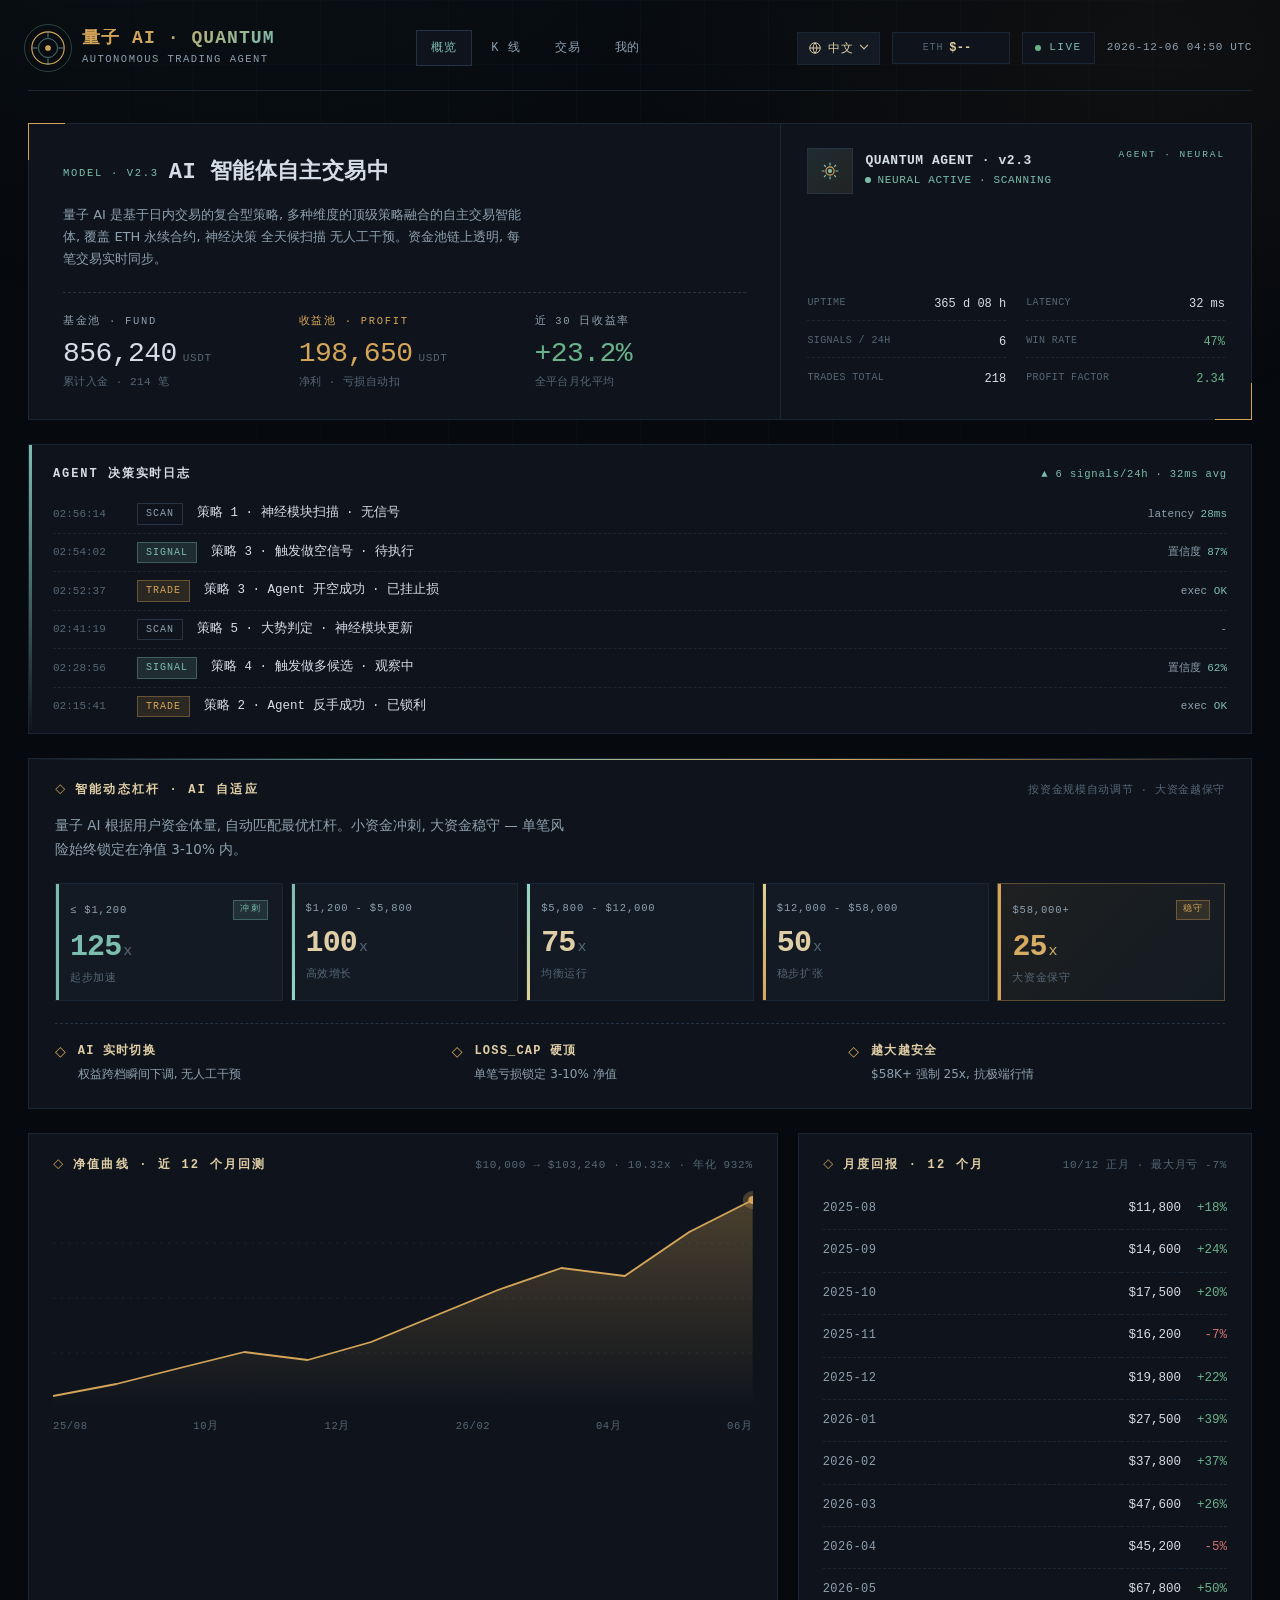
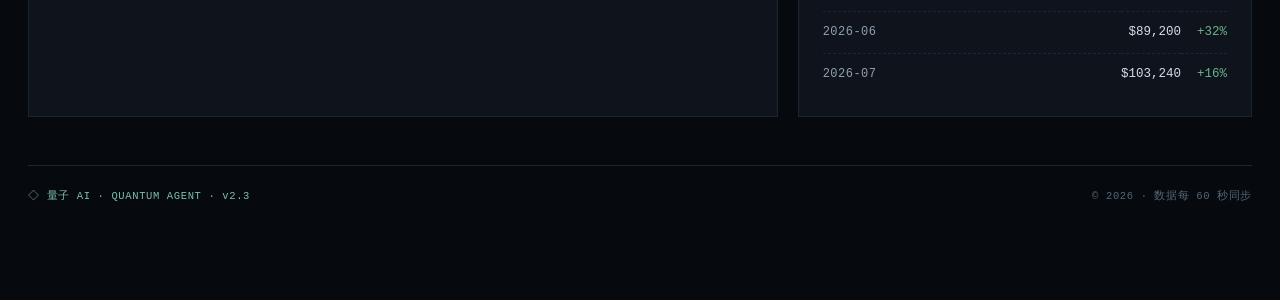
==== index.html @ bb852e76 "Add files via upload" ====
<!doctype html>
<html lang="zh-CN">
<head>
<meta charset="utf-8">
<meta name="viewport" content="width=device-width,initial-scale=1,maximum-scale=1,user-scalable=no">
<title>量子 AI · 概览</title>
<link rel="stylesheet" href="shared.css">
<style>
.hero { display:grid; grid-template-columns: 1.6fr 1fr; gap:1px; background: var(--border); border:1px solid var(--border); margin-bottom:24px; position:relative; }
.hero::before { content:''; position:absolute; top:-1px; left:-1px; width:36px; height:36px; border-top:1px solid var(--accent); border-left:1px solid var(--accent); }
.hero::after { content:''; position:absolute; bottom:-1px; right:-1px; width:36px; height:36px; border-bottom:1px solid var(--accent); border-right:1px solid var(--accent); }
.hero-left { background: var(--panel); padding: 32px 34px 28px; }
.hero-title { display:flex; align-items:center; gap:10px; margin-bottom:14px; flex-wrap:wrap; }
.hero-title h1 { margin:0; font-family:var(--font-mono); font-size:22px; font-weight:600; letter-spacing:0.02em; }
.hero-subtitle { color: var(--text-muted); font-size:13px; max-width:56ch; margin:0 0 22px; line-height:1.7; }
.pools-row { display:grid; grid-template-columns: 1fr 1fr 1fr; gap:24px; padding-top:20px; border-top:1px dashed var(--border-strong); }
.pool-item .label { display:block; margin-bottom:10px; }
.pool-item .num-big { font-family:var(--font-mono); font-variant-numeric:tabular-nums; font-size:28px; font-weight:500; letter-spacing:-0.02em; color:var(--text); line-height:1; }
.pool-item .num-big.amber { color: var(--accent); }
.pool-item .num-big.up { color: var(--up); }
.pool-item .unit { font-size:11px; color: var(--text-dim); margin-left:6px; letter-spacing:0.06em; }
.pool-item .caption { margin-top:6px; font-family:var(--font-mono); font-size:11px; color:var(--text-dim); letter-spacing:0.04em; }
.agent-panel { background: var(--panel); padding:24px 26px; display:flex; flex-direction:column; justify-content:space-between; position:relative; }
.agent-panel::before { content:'AGENT · NEURAL'; position:absolute; top:24px; right:26px; font-family:var(--font-mono); font-size:9.5px; letter-spacing:0.2em; color: var(--tech); }
.agent-head { display:flex; align-items:center; gap:12px; margin-bottom:20px; }
.agent-avatar { width:46px; height:46px; background: linear-gradient(135deg, rgba(125,189,176,0.14), rgba(212,165,88,0.10)); border:1px solid var(--border-strong); display:grid; place-items:center; }
.agent-avatar svg { width:22px; height:22px; }
.agent-name { font-family:var(--font-mono); font-size:13px; font-weight:600; letter-spacing:0.04em; line-height:1.2; }
.agent-status { font-size:11px; color:var(--tech); font-family:var(--font-mono); letter-spacing:0.06em; margin-top:4px; }
.agent-status .status-dot { display:inline-block; width:6px; height:6px; border-radius:50%; background:var(--tech); margin-right:6px; vertical-align:middle; animation: pulse-dot 1.4s ease-in-out infinite; }
.agent-stats { display:grid; grid-template-columns: 1fr 1fr; gap:6px 20px; font-family:var(--font-mono); font-size:12px; }
.agent-stat { display:flex; justify-content:space-between; padding:6px 0; border-bottom:1px dashed var(--border); }
.agent-stat:nth-last-child(-n+2) { border-bottom:none; }
.agent-stat .k { color:var(--text-dim); letter-spacing:0.04em; text-transform:uppercase; font-size:10px; }
.agent-stat .v { color:var(--text); font-variant-numeric:tabular-nums; }
.agent-stat .v.up { color:var(--up); }

.agent-feed-card { background:var(--panel); border:1px solid var(--border); padding:20px 24px 8px; margin-bottom:24px; position:relative; overflow:hidden; }
.agent-feed-card::before { content:''; position:absolute; top:0; left:0; width:3px; height:100%; background:linear-gradient(180deg, var(--tech), transparent); }
.feed-head { display:flex; align-items:baseline; justify-content:space-between; margin-bottom:12px; gap:12px; }
.feed-head h3 { margin:0; font-family:var(--font-mono); font-size:12px; letter-spacing:0.16em; text-transform:uppercase; font-weight:600; }
.feed-head .throughput { font-family:var(--font-mono); font-size:10.5px; color:var(--tech); letter-spacing:0.08em; }
.feed-lines { display:flex; flex-direction:column; font-family:var(--font-mono); font-size:12.5px; }
.feed-line { display:grid; grid-template-columns: 70px auto 1fr auto; gap:14px; padding:8px 0; border-bottom:1px dashed var(--border); align-items:center; }
.feed-line:last-child { border-bottom:none; }
.feed-line .t { color:var(--text-dim); font-size:11px; }
.feed-line .tag { padding:2px 8px; font-size:10px; letter-spacing:0.1em; text-transform:uppercase; border:1px solid var(--border-strong); color:var(--text-muted); white-space:nowrap; }
.feed-line .tag.sig { color:var(--tech); border-color:rgba(125,189,176,0.35); background:var(--tech-dim); }
.feed-line .tag.trd { color:var(--accent); border-color:rgba(212,165,88,0.35); background:var(--accent-dim); }
.feed-line .msg { color:var(--text); }
.feed-line .conf { color:var(--text-muted); font-size:11px; white-space:nowrap; }
.feed-line .conf b { color:var(--tech); font-weight:500; }

/* 智能动态杠杆 */
.leverage-card { padding: 22px 26px 24px; margin-bottom: 24px; position: relative; overflow: hidden; }
.leverage-card::before {
  content: ''; position: absolute; top: 0; left: 0; right: 0; height: 1px;
  background: linear-gradient(90deg, transparent, var(--tech), var(--accent), transparent);
}
.lev-intro {
  color: var(--text-muted);
  font-size: 13.5px;
  line-height: 1.75;
  max-width: 60ch;
  margin: 6px 0 22px;
}
.lev-intro .tech-hi { color: var(--tech); font-weight: 500; }
.lev-intro .amber-hi { color: var(--accent); font-weight: 500; }
.lev-intro .up-hi { color: var(--up); font-weight: 500; }

.lev-tiers {
  display: grid;
  grid-template-columns: repeat(5, 1fr);
  gap: 8px;
  margin-bottom: 22px;
}
.lev-tier {
  background: var(--panel-2);
  border: 1px solid var(--border);
  padding: 16px 14px 14px;
  position: relative;
  transition: all .2s ease;
}
.lev-tier::before {
  content: ''; position: absolute; top: 0; left: 0; width: 3px; height: 100%;
  background: var(--border-strong);
}
.lev-tier.t1::before { background: var(--tech); }
.lev-tier.t2::before { background: linear-gradient(180deg, var(--tech), #90d5c5); }
.lev-tier.t3::before { background: linear-gradient(180deg, #90d5c5, #e0d090); }
.lev-tier.t4::before { background: linear-gradient(180deg, #e0d090, var(--accent)); }
.lev-tier.t5::before { background: var(--accent); }
.lev-tier.safe { background: linear-gradient(135deg, rgba(212,165,88,0.08), rgba(125,189,176,0.04)); border-color: rgba(212,165,88,0.35); }

.lev-head {
  display: flex; align-items: center; justify-content: space-between; gap: 8px;
  margin-bottom: 12px;
}
.lev-head .lev-range {
  font-family: var(--font-mono);
  font-size: 10.5px;
  letter-spacing: 0.08em;
  color: var(--text-muted);
  font-variant-numeric: tabular-nums;
}
.lev-head .lev-tag {
  font-family: var(--font-mono);
  font-size: 9px;
  letter-spacing: 0.12em;
  text-transform: uppercase;
  padding: 2px 6px;
  background: var(--tech-dim);
  color: var(--tech);
  border: 1px solid rgba(125,189,176,0.35);
}
.lev-head .lev-tag.safe {
  background: var(--accent-dim);
  color: var(--accent);
  border-color: rgba(212,165,88,0.35);
}
.lev-num {
  font-family: var(--font-mono);
  font-variant-numeric: tabular-nums;
  font-size: 30px;
  font-weight: 700;
  letter-spacing: -0.03em;
  line-height: 1;
  color: var(--text-warm);
}
.lev-num .lev-x {
  font-size: 15px;
  color: var(--text-dim);
  margin-left: 2px;
  font-weight: 500;
}
.lev-tier.t1 .lev-num { color: var(--tech); }
.lev-tier.t5 .lev-num {
  background: linear-gradient(135deg, var(--accent), var(--text-warm));
  -webkit-background-clip: text; background-clip: text;
  -webkit-text-fill-color: transparent; color: transparent;
}
.lev-desc {
  margin-top: 8px;
  font-family: var(--font-mono);
  font-size: 10.5px;
  color: var(--text-dim);
  letter-spacing: 0.06em;
}

.lev-safety-row {
  display: grid;
  grid-template-columns: 1fr 1fr 1fr;
  gap: 20px;
  padding-top: 18px;
  border-top: 1px dashed var(--border-strong);
}
.lev-safety-item {
  display: flex; gap: 12px; align-items: flex-start;
}
.lev-safety-item .lsi-icon {
  color: var(--accent);
  font-size: 14px;
  line-height: 1.4;
  flex-shrink: 0;
}
.lsi-title {
  font-family: var(--font-mono);
  font-size: 12px;
  letter-spacing: 0.1em;
  text-transform: uppercase;
  color: var(--text-warm);
  font-weight: 600;
  margin-bottom: 4px;
}
.lsi-desc {
  font-size: 12px;
  color: var(--text-muted);
  line-height: 1.55;
}

@media (max-width: 960px) {
  .lev-tiers { grid-template-columns: repeat(5, 1fr); gap: 6px; }
  .lev-tier { padding: 12px 10px; }
  .lev-num { font-size: 22px; }
  .lev-num .lev-x { font-size: 12px; }
  .lev-head .lev-range { font-size: 9.5px; }
  .lev-head .lev-tag { display: none; }
  .lev-desc { font-size: 9px; }
  .lev-safety-row { grid-template-columns: 1fr; gap: 14px; }
}
@media (max-width: 600px) {
  .lev-tiers { grid-template-columns: 1fr 1fr; }
  .lev-num { font-size: 24px; }
  .lev-head .lev-range { font-size: 10px; }
  .lev-desc { font-size: 10px; }
}

.grid-2 { display:grid; grid-template-columns: 1.65fr 1fr; gap:20px; margin-bottom:24px; }
.equity-wrap { position:relative; height:220px; margin-top:4px; }
.equity-svg { width:100%; height:100%; display:block; }
.equity-xaxis { display:flex; justify-content:space-between; margin-top:10px; font-family:var(--font-mono); font-size:10.5px; color:var(--text-dim); letter-spacing:0.06em; }
.month-list { display:grid; grid-template-columns: 1fr auto auto; font-size:13px; }
.month-list > div { padding:11px 0; border-bottom:1px dashed var(--border); }
.month-list > div:nth-last-child(-n+3) { border-bottom:none; }
.month-list .m-name { color:var(--text-muted); font-family:var(--font-mono); font-size:12px; letter-spacing:0.04em; }
.month-list .m-eq { text-align:right; font-family:var(--font-mono); font-variant-numeric:tabular-nums; }
.month-list .m-ret { text-align:right; color:var(--up); font-family:var(--font-mono); font-variant-numeric:tabular-nums; padding-left:16px; }

@media (max-width: 960px) {
  .hero { grid-template-columns: 1fr; }
  .hero-left { padding: 24px 22px 22px; }
  .hero-title h1 { font-size: 18px; }
  .hero-subtitle { font-size: 12.5px; }
  .agent-panel { padding: 20px 22px; }
  .agent-panel::before { top: 20px; right: 22px; }
  .pool-item .num-big { font-size: 24px; }
  .grid-2 { grid-template-columns: 1fr; }
  .feed-line { grid-template-columns: 60px auto 1fr; }
  .feed-line .conf { display: none; }
}
@media (max-width: 600px) {
  .hero-title h1 { font-size: 17px; }
  .pools-row { grid-template-columns: 1fr; gap: 14px; padding-top: 16px; }
  .pool-item { padding: 12px 0; border-bottom: 1px dashed var(--border); display: flex; align-items: center; justify-content: space-between; }
  .pool-item:last-child { border-bottom: none; }
  .pool-item .label { display: inline-block; margin-bottom: 0; }
  .pool-item .num-big { display: inline-block; font-size: 22px; }
  .pool-item .caption { display: none; }
  .agent-panel::before { display: none; }
  .agent-name { font-size: 12.5px; }
  .agent-status { font-size: 10.5px; }
  .agent-stats { grid-template-columns: 1fr; font-size: 11.5px; }
  .feed-line { grid-template-columns: 50px auto 1fr; gap: 8px; font-size: 11.5px; padding: 7px 0; }
  .feed-line .t { font-size: 10px; }
  .feed-line .tag { padding: 1px 6px; font-size: 9px; }
}
</style>
</head>
<body>

<div class="ambient"></div>
<div class="grid-overlay"></div>

<div class="page">

  <div class="top">
    <div class="brand">
      <div class="brand-mark">
        <svg viewBox="0 0 42 42" fill="none">
          <circle cx="21" cy="21" r="17" stroke="#d4a558" stroke-width="1.2"/>
          <circle cx="21" cy="21" r="10" stroke="#7dbdb0" stroke-width="0.9" opacity="0.7"/>
          <circle cx="21" cy="21" r="3" fill="#d4a558"/>
          <line x1="21" y1="4"  x2="21" y2="10" stroke="#7dbdb0" stroke-width="0.7"/>
          <line x1="21" y1="32" x2="21" y2="38" stroke="#7dbdb0" stroke-width="0.7"/>
          <line x1="4"  y1="21" x2="10" y2="21" stroke="#7dbdb0" stroke-width="0.7"/>
          <line x1="32" y1="21" x2="38" y2="21" stroke="#7dbdb0" stroke-width="0.7"/>
        </svg>
      </div>
      <div class="brand-text">
        <div class="name">量子 AI · QUANTUM</div>
        <div class="sub" data-i18n="brand.sub">AUTONOMOUS TRADING AGENT</div>
      </div>
    </div>
    <div class="top-nav">
      <a class="nav-item active" href="index.html" data-i18n="nav.overview">概览</a>
      <a class="nav-item" href="kline.html" data-i18n="nav.kline">K 线</a>
      <a class="nav-item" href="trades.html" data-i18n="nav.trades">交易</a>
      <a class="nav-item" href="deposit.html" data-i18n="nav.my">我的</a>
    </div>
    <div class="top-meta">
      <div class="lang-switcher"></div>
      <span class="eth-price" id="ethPrice"><span class="lbl">ETH</span><span id="ethPriceVal">$----</span><span class="arrow" id="ethArrow"></span></span>
      <span class="live-badge"><span class="dot"></span>LIVE</span>
      <span id="clock">--:--</span>
    </div>
  </div>

  <div class="hero">
    <div class="hero-left">
      <div class="hero-title">
        <span class="label tech" data-i18n="hero.model">MODEL · V2.3</span>
        <h1 data-i18n="hero.title">AI 智能体自主交易中</h1>
      </div>
      <p class="hero-subtitle" data-i18n="hero.desc">量子 AI 是基于日内交易的复合型策略, 多种维度的顶级策略融合的自主交易智能体, 覆盖 ETH 永续合约, 神经决策 全天候扫描 无人工干预。资金池链上透明, 每笔交易实时同步。</p>
      <div class="pools-row">
        <div class="pool-item">
          <span class="label" data-i18n="pool.fund">基金池 · Fund</span>
          <div class="num-big">856,240<span class="unit">USDT</span></div>
          <div class="caption" data-i18n="pool.fund.cap">累计入金 · 214 笔</div>
        </div>
        <div class="pool-item">
          <span class="label amber" data-i18n="pool.profit">收益池 · Profit</span>
          <div class="num-big amber">198,650<span class="unit">USDT</span></div>
          <div class="caption" data-i18n="pool.profit.cap">净利 · 亏损自动扣</div>
        </div>
        <div class="pool-item">
          <span class="label" data-i18n="pool.roi">近 30 日收益率</span>
          <div class="num-big up">+23.2%</div>
          <div class="caption" data-i18n="pool.roi.cap">全平台月化平均</div>
        </div>
      </div>
    </div>
    <div class="agent-panel">
      <div class="agent-head">
        <div class="agent-avatar">
          <svg viewBox="0 0 24 24" fill="none" stroke="#7dbdb0" stroke-width="1.3">
            <path d="M12 3v3M12 18v3M3 12h3M18 12h3M5.5 5.5l2 2M16.5 16.5l2 2M5.5 18.5l2-2M16.5 7.5l2-2"/>
            <circle cx="12" cy="12" r="4.5" stroke="#d4a558"/>
            <circle cx="12" cy="12" r="1.6" fill="#d4a558"/>
          </svg>
        </div>
        <div>
          <div class="agent-name" data-i18n="agent.name">QUANTUM AGENT · v2.3</div>
          <div class="agent-status"><span class="status-dot"></span><span data-i18n="agent.status">NEURAL ACTIVE · SCANNING</span></div>
        </div>
      </div>
      <div class="agent-stats">
        <div class="agent-stat"><span class="k" data-i18n="agent.uptime">Uptime</span><span class="v">365 d 08 h</span></div>
        <div class="agent-stat"><span class="k" data-i18n="agent.latency">Latency</span><span class="v">32 ms</span></div>
        <div class="agent-stat"><span class="k" data-i18n="agent.signals">Signals / 24h</span><span class="v">6</span></div>
        <div class="agent-stat"><span class="k" data-i18n="agent.winrate">Win Rate</span><span class="v up">47%</span></div>
        <div class="agent-stat"><span class="k" data-i18n="agent.trades">Trades Total</span><span class="v">218</span></div>
        <div class="agent-stat"><span class="k" data-i18n="agent.pf">Profit Factor</span><span class="v up">2.34</span></div>
      </div>
    </div>
  </div>

  <div class="agent-feed-card">
    <div class="feed-head">
      <h3 data-i18n="feed.title">Agent 决策实时日志</h3>
      <span class="throughput">▲ 6 signals/24h · 32ms avg</span>
    </div>
    <div class="feed-lines">
      <div class="feed-line"><span class="t">02:56:14</span><span class="tag">SCAN</span><span class="msg" data-i18n="feed.msg1">策略 1 · 神经模块扫描 · 无信号</span><span class="conf">latency <b>28ms</b></span></div>
      <div class="feed-line"><span class="t">02:54:02</span><span class="tag sig">SIGNAL</span><span class="msg" data-i18n="feed.msg2">策略 3 · 触发做空信号 · 待执行</span><span class="conf">置信度 <b>87%</b></span></div>
      <div class="feed-line"><span class="t">02:52:37</span><span class="tag trd">TRADE</span><span class="msg" data-i18n="feed.msg3">策略 3 · Agent 开空成功 · 已挂止损</span><span class="conf">exec <b>OK</b></span></div>
      <div class="feed-line"><span class="t">02:41:19</span><span class="tag">SCAN</span><span class="msg" data-i18n="feed.msg4">策略 5 · 大势判定 · 神经模块更新</span><span class="conf">-</span></div>
      <div class="feed-line"><span class="t">02:28:56</span><span class="tag sig">SIGNAL</span><span class="msg" data-i18n="feed.msg5">策略 4 · 触发做多候选 · 观察中</span><span class="conf">置信度 <b>62%</b></span></div>
      <div class="feed-line"><span class="t">02:15:41</span><span class="tag trd">TRADE</span><span class="msg" data-i18n="feed.msg6">策略 2 · Agent 反手成功 · 已锁利</span><span class="conf">exec <b>OK</b></span></div>
    </div>
  </div>

  <!-- 智能动态杠杆 -->
  <div class="card leverage-card">
    <div class="sec-head">
      <h2 data-i18n="lev.title">智能动态杠杆 · AI 自适应</h2>
      <span class="note" data-i18n="lev.subtitle">按资金规模自动调节 · 大资金越保守</span>
    </div>
    <div class="lev-intro" data-i18n="lev.intro">
      量子 AI 根据用户资金体量, 自动匹配最优杠杆。<b class="tech-hi">小资金冲刺</b>, <b class="amber-hi">大资金稳守</b> — 单笔风险始终锁定在净值 <b class="up-hi">3-10%</b> 内。
    </div>
    <div class="lev-tiers">
      <div class="lev-tier t1">
        <div class="lev-head">
          <span class="lev-range">≤ $1,200</span>
          <span class="lev-tag" data-i18n="lev.tag.sprint">冲刺</span>
        </div>
        <div class="lev-num">125<span class="lev-x">x</span></div>
        <div class="lev-desc" data-i18n="lev.d1">起步加速</div>
      </div>
      <div class="lev-tier t2">
        <div class="lev-head">
          <span class="lev-range">$1,200 - $5,800</span>
        </div>
        <div class="lev-num">100<span class="lev-x">x</span></div>
        <div class="lev-desc" data-i18n="lev.d2">高效增长</div>
      </div>
      <div class="lev-tier t3">
        <div class="lev-head">
          <span class="lev-range">$5,800 - $12,000</span>
        </div>
        <div class="lev-num">75<span class="lev-x">x</span></div>
        <div class="lev-desc" data-i18n="lev.d3">均衡运行</div>
      </div>
      <div class="lev-tier t4">
        <div class="lev-head">
          <span class="lev-range">$12,000 - $58,000</span>
        </div>
        <div class="lev-num">50<span class="lev-x">x</span></div>
        <div class="lev-desc" data-i18n="lev.d4">稳步扩张</div>
      </div>
      <div class="lev-tier t5 safe">
        <div class="lev-head">
          <span class="lev-range">$58,000+</span>
          <span class="lev-tag safe" data-i18n="lev.tag.safe">稳守</span>
        </div>
        <div class="lev-num">25<span class="lev-x">x</span></div>
        <div class="lev-desc" data-i18n="lev.d5">大资金保守</div>
      </div>
    </div>
    <div class="lev-safety-row">
      <div class="lev-safety-item">
        <span class="lsi-icon">◇</span>
        <div>
          <div class="lsi-title" data-i18n="lev.s1.t">AI 实时切换</div>
          <div class="lsi-desc" data-i18n="lev.s1.d">权益跨档瞬间下调, 无人工干预</div>
        </div>
      </div>
      <div class="lev-safety-item">
        <span class="lsi-icon">◇</span>
        <div>
          <div class="lsi-title" data-i18n="lev.s2.t">LOSS_CAP 硬顶</div>
          <div class="lsi-desc" data-i18n="lev.s2.d">单笔亏损锁定 3-10% 净值</div>
        </div>
      </div>
      <div class="lev-safety-item">
        <span class="lsi-icon">◇</span>
        <div>
          <div class="lsi-title" data-i18n="lev.s3.t">越大越安全</div>
          <div class="lsi-desc" data-i18n="lev.s3.d">$58K+ 强制 25x, 抗极端行情</div>
        </div>
      </div>
    </div>
  </div>

  <div class="grid-2">
    <div class="card">
      <div class="sec-head">
        <h2 data-i18n="sec.equity">净值曲线 · 近 12 个月回测</h2>
        <span class="note">$10,000 → $103,240 · 10.32x · 年化 932%</span>
      </div>
      <div class="equity-wrap">
        <svg class="equity-svg" viewBox="0 0 640 220" preserveAspectRatio="none">
          <defs><linearGradient id="eq-fill" x1="0" x2="0" y1="0" y2="1"><stop offset="0%" stop-color="#d4a558" stop-opacity="0.3"/><stop offset="100%" stop-color="#d4a558" stop-opacity="0"/></linearGradient></defs>
          <line x1="0" y1="55" x2="640" y2="55" stroke="#1a2432" stroke-dasharray="2 5"/>
          <line x1="0" y1="110" x2="640" y2="110" stroke="#1a2432" stroke-dasharray="2 5"/>
          <line x1="0" y1="165" x2="640" y2="165" stroke="#1a2432" stroke-dasharray="2 5"/>
          <!-- 12 points · 10x total, two pullbacks -->
          <path d="M 0,208 L 58,196 L 116,180 L 175,164 L 233,172 L 291,154 L 349,128 L 407,102 L 465,80 L 523,88 L 582,44 L 640,12 L 640,220 L 0,220 Z" fill="url(#eq-fill)"/>
          <path d="M 0,208 L 58,196 L 116,180 L 175,164 L 233,172 L 291,154 L 349,128 L 407,102 L 465,80 L 523,88 L 582,44 L 640,12" stroke="#d4a558" stroke-width="1.8" fill="none" stroke-linejoin="round"/>
          <circle cx="640" cy="12" r="4" fill="#d4a558"/>
          <circle cx="640" cy="12" r="9" fill="#d4a558" opacity="0.28"/>
        </svg>
      </div>
      <div class="equity-xaxis"><span>25/08</span><span>10月</span><span>12月</span><span>26/02</span><span>04月</span><span>06月</span></div>
    </div>
    <div class="card">
      <div class="sec-head"><h2 data-i18n="sec.monthly">月度回报 · 12 个月</h2><span class="note">10/12 正月 · 最大月亏 -7%</span></div>
      <div class="month-list" style="grid-template-columns: 1fr auto auto; font-size: 12.5px;">
        <div class="m-name">2025-08</div><div class="m-eq">$11,800</div><div class="m-ret">+18%</div>
        <div class="m-name">2025-09</div><div class="m-eq">$14,600</div><div class="m-ret">+24%</div>
        <div class="m-name">2025-10</div><div class="m-eq">$17,500</div><div class="m-ret">+20%</div>
        <div class="m-name">2025-11</div><div class="m-eq">$16,200</div><div class="m-ret" style="color:var(--down)">-7%</div>
        <div class="m-name">2025-12</div><div class="m-eq">$19,800</div><div class="m-ret">+22%</div>
        <div class="m-name">2026-01</div><div class="m-eq">$27,500</div><div class="m-ret">+39%</div>
        <div class="m-name">2026-02</div><div class="m-eq">$37,800</div><div class="m-ret">+37%</div>
        <div class="m-name">2026-03</div><div class="m-eq">$47,600</div><div class="m-ret">+26%</div>
        <div class="m-name">2026-04</div><div class="m-eq">$45,200</div><div class="m-ret" style="color:var(--down)">-5%</div>
        <div class="m-name">2026-05</div><div class="m-eq">$67,800</div><div class="m-ret">+50%</div>
        <div class="m-name">2026-06</div><div class="m-eq">$89,200</div><div class="m-ret">+32%</div>
        <div class="m-name">2026-07</div><div class="m-eq">$103,240</div><div class="m-ret">+16%</div>
      </div>
    </div>
  </div>

  <div class="footer">
    <span class="agent-sig" data-i18n="footer.sig">◇ 量子 AI · QUANTUM AGENT · v2.3</span>
    <span data-i18n="footer.sync">© 2026 · 数据每 60 秒同步</span>
  </div>

</div>

<nav class="mobile-nav">
  <div class="mobile-nav-inner">
    <a class="mnav-item active" href="index.html">
      <svg viewBox="0 0 24 24" fill="none" stroke="currentColor" stroke-width="1.6"><path d="M4 10l8-6 8 6v10H4V10z"/><path d="M9 20v-6h6v6"/></svg><span data-i18n="nav.overview">概览</span></a>
    <a class="mnav-item" href="kline.html">
      <svg viewBox="0 0 24 24" fill="none" stroke="currentColor" stroke-width="1.6"><path d="M6 4v16M18 4v16"/><rect x="4" y="8" width="4" height="10"/><rect x="16" y="5" width="4" height="14"/></svg><span data-i18n="nav.kline">K 线</span></a>
    <a class="mnav-item" href="trades.html">
      <svg viewBox="0 0 24 24" fill="none" stroke="currentColor" stroke-width="1.6"><path d="M3 12h4l3-8 4 16 3-8h4"/></svg><span data-i18n="nav.trades">交易</span></a>
    <a class="mnav-item" href="deposit.html">
      <svg viewBox="0 0 24 24" fill="none" stroke="currentColor" stroke-width="1.6"><path d="M12 5v14M5 12h14"/></svg><span data-i18n="nav.my">我的</span></a>
  </div>
</nav>

<script>
  function tick() {
    const d = new Date();
    const h = String(d.getUTCHours()).padStart(2,'0');
    const m = String(d.getUTCMinutes()).padStart(2,'0');
    const y = d.getUTCFullYear();
    const mo = String(d.getUTCMonth()+1).padStart(2,'0');
    const day = String(d.getUTCDate()).padStart(2,'0');
    document.getElementById('clock').textContent = `${y}-${mo}-${day}  ${h}:${m} UTC`;
  }
  tick(); setInterval(tick, 30000);
</script>
<script src="i18n.js"></script>

<script>
  (function ethPriceLive() {
    let last = null;
    const sources = [
      { name:'HTX',       url:'https://api.htx.com/market/detail/merged?symbol=ethusdt', parse:d => parseFloat(d.tick.close) },
      { name:'GateIO',    url:'https://api.gateio.ws/api/v4/spot/tickers?currency_pair=ETH_USDT', parse:d => parseFloat(d[0].last) },
      { name:'OKX',       url:'https://www.okx.com/api/v5/market/ticker?instId=ETH-USDT', parse:d => parseFloat(d.data[0].last) },
      { name:'CoinGecko', url:'https://api.coingecko.com/api/v3/simple/price?ids=ethereum&vs_currencies=usd', parse:d => parseFloat(d.ethereum.usd) },
      { name:'Coinbase',  url:'https://api.coinbase.com/v2/prices/ETH-USD/spot', parse:d => parseFloat(d.data.amount) },
    ];
    async function tick() {
      const el = document.getElementById('ethPrice');
      const val = document.getElementById('ethPriceVal');
      const arrow = document.getElementById('ethArrow');
      if (!el || !val) return;
      let p = null;
      for (const s of sources) {
        try {
          const r = await fetch(s.url);
          if (!r.ok) continue;
          const j = await r.json();
          const parsed = s.parse(j);
          if (parsed && !isNaN(parsed) && parsed > 0) { p = parsed; break; }
        } catch(e) {}
      }
      if (p === null) { val.textContent = '$--'; return; }
      val.textContent = '$' + p.toLocaleString(undefined,{minimumFractionDigits:2,maximumFractionDigits:2});
      if (last !== null) {
        const d = p - last;
        if (Math.abs(d) >= 0.01) {
          el.classList.remove('flash-up','flash-down','up','down');
          void el.offsetWidth;
          if (d > 0) { el.classList.add('up','flash-up'); arrow.textContent = '▲'; }
          else       { el.classList.add('down','flash-down'); arrow.textContent = '▼'; }
        }
      } else {
        el.classList.add('up'); arrow.textContent = '▲';
      }
      last = p;
    }
    tick();
    setInterval(tick, 10000);
  })();
</script>

</body>
</html>
---- shared.css ----
/* ═══════════════════════════════════════
   量子 AI · QUANTUM AGENT · Shared Styles
   ═══════════════════════════════════════ */
:root {
  --bg: #06090e;
  --bg-2: #0a0f16;
  --panel: #0f141c;
  --panel-2: #131a24;
  --panel-3: #1a2330;
  --border: #1b2634;
  --border-strong: #263344;
  --text: #d5dde8;
  --text-warm: #e0cfa6;
  --text-muted: #8ea0b0;
  --text-dim: #556676;
  --text-cool: #a8c5d4;
  --accent: #d4a558;
  --accent-dim: rgba(212,165,88,0.14);
  --tech: #7dbdb0;
  --tech-dim: rgba(125,189,176,0.14);
  --up: #6bb28a;
  --down: #d47370;
  --candle-up: #4d9a89;
  --candle-down: #c66d68;
  --font-mono: 'JetBrains Mono', 'SF Mono', Consolas, 'Roboto Mono', ui-monospace, monospace;
  --font-sans: -apple-system, BlinkMacSystemFont, 'PingFang SC', 'Microsoft YaHei', 'Segoe UI', system-ui, sans-serif;
}
* { box-sizing: border-box; }
html, body { margin: 0; padding: 0; }
body {
  background: var(--bg);
  color: var(--text);
  font-family: var(--font-sans);
  font-size: 15px;
  line-height: 1.55;
  -webkit-font-smoothing: antialiased;
  overflow-x: hidden;
  padding-bottom: env(safe-area-inset-bottom);
}
.num { font-family: var(--font-mono); font-variant-numeric: tabular-nums; }
.label {
  font-family: var(--font-mono);
  font-size: 10.5px;
  letter-spacing: 0.16em;
  text-transform: uppercase;
  color: var(--text-muted);
  font-weight: 500;
}
.label.tech { color: var(--tech); }
.label.amber { color: var(--accent); }
a { color: inherit; text-decoration: none; }

/* AMBIENT BG */
.ambient {
  position: fixed; inset: 0; z-index: 0; pointer-events: none;
  background:
    radial-gradient(1200px 700px at 20% -10%, rgba(125,189,176,0.045), transparent 60%),
    radial-gradient(900px 600px at 90% 5%, rgba(212,165,88,0.05), transparent 60%);
}
.grid-overlay {
  position: fixed; inset: 0; z-index: 0; pointer-events: none;
  background-image:
    linear-gradient(rgba(125,189,176,0.03) 1px, transparent 1px),
    linear-gradient(90deg, rgba(125,189,176,0.03) 1px, transparent 1px);
  background-size: 64px 64px;
  mask-image: radial-gradient(ellipse at 50% 0%, black 40%, transparent 80%);
  -webkit-mask-image: radial-gradient(ellipse at 50% 0%, black 40%, transparent 80%);
}

.page {
  position: relative; z-index: 1;
  max-width: 1280px;
  margin: 0 auto;
  padding: 28px 28px 96px;
}

/* ═══ TOP BAR ═══ */
.top {
  display: flex;
  align-items: center;
  justify-content: space-between;
  padding-bottom: 22px;
  border-bottom: 1px solid var(--border);
  margin-bottom: 32px;
  gap: 16px;
}
.brand {
  display: flex; align-items: center; gap: 14px;
  flex-shrink: 0;
}
.brand-mark {
  width: 40px; height: 40px;
  position: relative;
  display: grid; place-items: center;
}
.brand-mark svg { width: 100%; height: 100%; }
.brand-mark::after {
  content: '';
  position: absolute; inset: -4px;
  border: 1px solid var(--tech);
  border-radius: 50%;
  opacity: 0.3;
  animation: pulseRing 3s ease-in-out infinite;
}
@keyframes pulseRing {
  0%, 100% { transform: scale(1); opacity: 0.25; }
  50% { transform: scale(1.15); opacity: 0.05; }
}
.brand-text .name {
  font-family: var(--font-mono);
  font-size: 18px;
  font-weight: 700;
  letter-spacing: 0.06em;
  line-height: 1;
  background: linear-gradient(135deg, #d4a558 0%, #d4a558 30%, #7dbdb0 100%);
  -webkit-background-clip: text;
  background-clip: text;
  -webkit-text-fill-color: transparent;
  color: transparent;
}
.brand-text .sub {
  font-size: 10.5px;
  color: var(--text-muted);
  letter-spacing: 0.14em;
  text-transform: uppercase;
  font-family: var(--font-mono);
  margin-top: 4px;
}
.top-nav {
  display: flex; gap: 4px;
}
.nav-item {
  padding: 8px 14px;
  font-family: var(--font-mono);
  font-size: 12px;
  letter-spacing: 0.08em;
  color: var(--text-muted);
  text-transform: uppercase;
  border: 1px solid transparent;
  transition: color .15s ease, border-color .15s ease, background .15s ease;
}
.nav-item:hover { color: var(--text); }
.nav-item.active {
  color: var(--tech);
  border-color: var(--border-strong);
  background: var(--panel);
}
.top-meta {
  display: flex; align-items: center; gap: 12px;
  font-family: var(--font-mono);
  font-size: 11px;
  color: var(--text-muted);
  letter-spacing: 0.06em;
}

/* Language switcher · 精致地球图标 + 弹出菜单 */
.lang-switcher {
  position: relative;
  display: inline-block;
}
.lang-trigger {
  display: inline-flex;
  align-items: center;
  gap: 6px;
  padding: 7px 12px 7px 10px;
  background: var(--panel-2);
  border: 1px solid var(--border);
  color: var(--text-warm);
  font-family: 'PingFang SC', 'Microsoft YaHei', system-ui, sans-serif;
  font-size: 12px;
  font-weight: 500;
  letter-spacing: 0.04em;
  cursor: pointer;
  transition: all .15s ease;
}
.lang-trigger:hover {
  border-color: var(--accent);
  color: var(--accent);
  background: var(--panel-3);
}
.lang-trigger svg { width: 14px; height: 14px; stroke: currentColor; fill: none; stroke-width: 1.6; }
.lang-trigger .caret {
  display: inline-block;
  width: 6px; height: 6px;
  border-right: 1.5px solid currentColor;
  border-bottom: 1.5px solid currentColor;
  transform: rotate(45deg) translate(-2px, -2px);
  transition: transform .15s ease;
  margin-left: 2px;
}
.lang-switcher.open .lang-trigger .caret {
  transform: rotate(-135deg) translate(-2px, -2px);
}
.lang-menu {
  position: absolute;
  top: calc(100% + 6px);
  right: 0;
  min-width: 140px;
  background: var(--panel);
  border: 1px solid var(--border-strong);
  padding: 4px;
  z-index: 100;
  opacity: 0;
  transform: translateY(-6px);
  pointer-events: none;
  transition: opacity .18s ease, transform .18s ease;
  box-shadow: 0 8px 32px rgba(0,0,0,0.4);
}
.lang-switcher.open .lang-menu {
  opacity: 1;
  transform: translateY(0);
  pointer-events: auto;
}
.lang-btn {
  display: flex;
  align-items: center;
  justify-content: space-between;
  gap: 12px;
  width: 100%;
  background: transparent;
  border: none;
  padding: 9px 12px;
  color: var(--text-warm);
  font-family: 'PingFang SC', 'Microsoft YaHei', system-ui, sans-serif;
  font-size: 13px;
  font-weight: 500;
  cursor: pointer;
  text-align: left;
  transition: color .12s ease, background .12s ease;
  letter-spacing: 0.02em;
}
.lang-btn:hover { color: var(--accent); background: var(--panel-2); }
.lang-btn .lang-code {
  font-family: var(--font-mono);
  font-size: 10.5px;
  letter-spacing: 0.16em;
  color: var(--text-dim);
  text-transform: uppercase;
}
.lang-btn.on {
  color: var(--accent);
  background: var(--accent-dim);
}
.lang-btn.on .lang-code { color: var(--accent); }
.lang-btn.on::before {
  content: '◇';
  color: var(--accent);
  font-size: 10px;
  margin-right: 6px;
  vertical-align: middle;
}
@media (max-width: 600px) {
  .lang-trigger { padding: 6px 10px; font-size: 11px; }
  .lang-menu { min-width: 130px; right: auto; left: 0; }
  .lang-btn { padding: 8px 10px; font-size: 12.5px; }
}
.live-badge {
  display: inline-flex; align-items: center; gap: 8px;
  padding: 6px 12px;
  background: var(--panel);
  border: 1px solid var(--border);
  color: var(--tech);
  font-family: var(--font-mono);
  font-size: 11px;
  letter-spacing: 0.14em;
}

/* TradingView Single Ticker widget · 顶部实时价格 */
.tv-ticker {
  display: inline-flex;
  align-items: center;
  width: 200px;
  height: 70px;
  overflow: hidden;
  border-radius: 6px;
}
.tv-ticker .tradingview-widget-container,
.tv-ticker .tradingview-widget-container__widget {
  width: 100%;
  height: 100%;
}
@media (max-width: 600px) {
  .tv-ticker { width: 160px; height: 60px; }
}

/* 实时价格徽章 (deprecated, 保留兼容) */
.eth-price {
  display: inline-flex;
  align-items: center;
  gap: 6px;
  padding: 6px 11px;
  background: var(--panel);
  border: 1px solid var(--border);
  font-family: var(--font-mono);
  font-variant-numeric: tabular-nums;
  font-size: 12px;
  font-weight: 600;
  color: var(--text-warm);
  letter-spacing: 0.02em;
  transition: color .28s ease, border-color .28s ease, background .28s ease;
  min-width: 118px;
  justify-content: center;
}
.eth-price .lbl {
  font-size: 10px;
  color: var(--text-dim);
  font-weight: 500;
  letter-spacing: 0.08em;
}
.eth-price .arrow {
  font-size: 10px;
  margin-left: 2px;
  transition: color .28s ease;
}
.eth-price.up {
  color: var(--up);
  border-color: rgba(107,178,138,0.35);
  background: rgba(107,178,138,0.06);
}
.eth-price.down {
  color: var(--down);
  border-color: rgba(212,115,112,0.35);
  background: rgba(212,115,112,0.06);
}
.eth-price.flash-up { animation: flashUp 0.55s ease; }
.eth-price.flash-down { animation: flashDown 0.55s ease; }
@keyframes flashUp {
  0%, 100% { box-shadow: none; }
  40% { box-shadow: 0 0 0 3px rgba(107,178,138,0.35), 0 0 16px rgba(107,178,138,0.35); }
}
@keyframes flashDown {
  0%, 100% { box-shadow: none; }
  40% { box-shadow: 0 0 0 3px rgba(212,115,112,0.35), 0 0 16px rgba(212,115,112,0.35); }
}
@media (max-width: 600px) {
  .eth-price { padding: 5px 9px; font-size: 11px; min-width: 100px; }
  .eth-price .lbl { display: none; }
}
.live-badge .dot {
  width: 6px; height: 6px;
  border-radius: 50%;
  background: var(--up);
  box-shadow: 0 0 0 0 rgba(107,178,138,0.5);
  animation: pulse-dot 1.8s ease-in-out infinite;
}
@keyframes pulse-dot {
  0%, 100% { box-shadow: 0 0 0 0 rgba(107,178,138,0.55); }
  50% { box-shadow: 0 0 0 8px rgba(107,178,138,0); }
}

/* ═══ MOBILE BOTTOM NAV ═══ */
.mobile-nav {
  display: none;
  position: fixed;
  bottom: 0; left: 0; right: 0;
  z-index: 100;
  background: rgba(6,9,14,0.94);
  backdrop-filter: blur(12px);
  -webkit-backdrop-filter: blur(12px);
  border-top: 1px solid var(--border);
  padding: 8px 0 calc(8px + env(safe-area-inset-bottom));
}
.mobile-nav-inner {
  display: grid;
  grid-template-columns: repeat(4, 1fr);
  max-width: 500px;
  margin: 0 auto;
}
.mnav-item {
  display: flex; flex-direction: column; align-items: center; gap: 4px;
  padding: 6px 4px;
  color: var(--text-dim);
  font-family: var(--font-mono);
  font-size: 10px;
  letter-spacing: 0.06em;
}
.mnav-item svg { width: 22px; height: 22px; }
.mnav-item.active { color: var(--tech); }

/* ═══ CARDS ═══ */
.card {
  background: var(--panel);
  border: 1px solid var(--border);
  padding: 22px 24px 20px;
}
.sec-head {
  display: flex; align-items: baseline; justify-content: space-between;
  margin: 0 0 14px;
  gap: 12px;
}
.sec-head h2 {
  margin: 0;
  font-size: 12px;
  font-family: var(--font-mono);
  text-transform: uppercase;
  letter-spacing: 0.18em;
  color: var(--text-warm);
  font-weight: 600;
}
.sec-head h2::before {
  content: '◇';
  color: var(--accent);
  margin-right: 8px;
  font-size: 10px;
  opacity: 0.85;
}
.sec-head .note {
  font-family: var(--font-mono);
  font-size: 11px;
  color: var(--text-dim);
  letter-spacing: 0.06em;
}

/* ═══ FOOTER ═══ */
.footer {
  margin-top: 48px;
  padding-top: 22px;
  border-top: 1px solid var(--border);
  display: flex;
  justify-content: space-between;
  align-items: center;
  font-family: var(--font-mono);
  font-size: 10.5px;
  color: var(--text-dim);
  letter-spacing: 0.06em;
  flex-wrap: wrap;
  gap: 12px;
}
.footer .agent-sig {
  display: inline-flex; align-items: center; gap: 8px;
  color: var(--tech);
}

/* ═══ RESPONSIVE ═══ */
@media (max-width: 960px) {
  .page { padding: 20px 18px 100px; }
  .top { flex-wrap: wrap; gap: 14px; padding-bottom: 18px; margin-bottom: 24px; }
  .top-nav { display: none; }
  .brand-text .name { font-size: 16px; }
  .brand-text .sub { font-size: 9.5px; }
  .top-meta { gap: 12px; font-size: 10.5px; }
  .live-badge { padding: 5px 10px; font-size: 10.5px; }
  .mobile-nav { display: block; }
  .card { padding: 18px 18px 16px; }
  .sec-head h2 { font-size: 11px; }
  .sec-head .note { font-size: 10.5px; }
}
@media (max-width: 600px) {
  .page { padding: 16px 14px 100px; }
  body { font-size: 14px; }
  .brand-mark { width: 34px; height: 34px; }
  .brand-text .name { font-size: 15px; }
  .brand-text .sub { display: none; }
  .footer { flex-direction: column; align-items: flex-start; gap: 8px; font-size: 10px; }
}
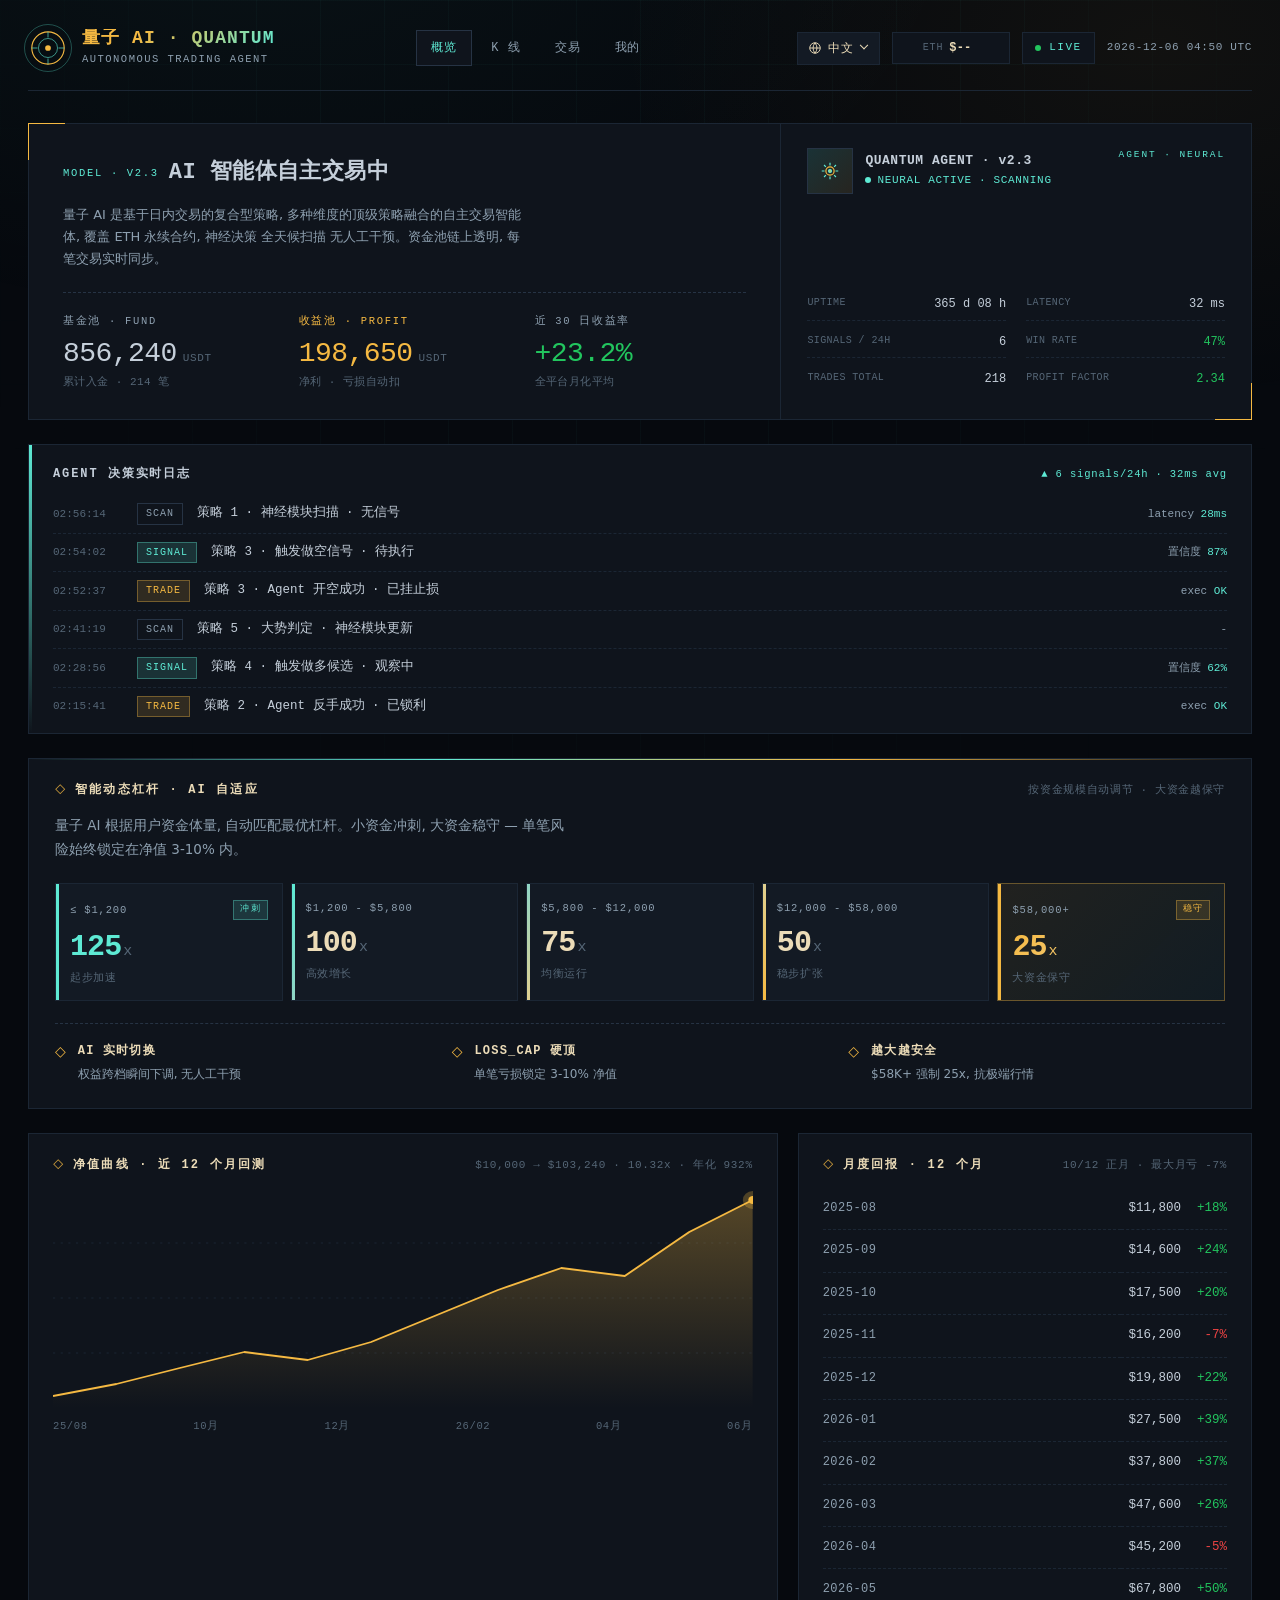
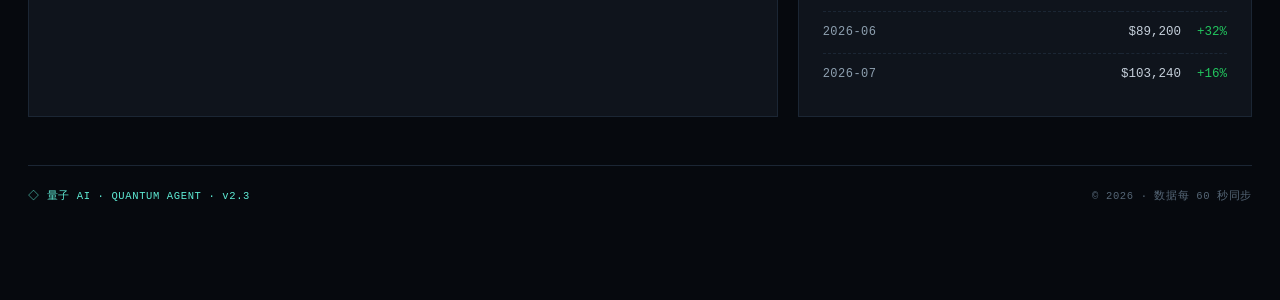
==== commit fd237e26: "Add files via upload" ====
--- a/index.html
+++ b/index.html
@@ -23,7 +23,7 @@
 .agent-panel { background: var(--panel); padding:24px 26px; display:flex; flex-direction:column; justify-content:space-between; position:relative; }
 .agent-panel::before { content:'AGENT · NEURAL'; position:absolute; top:24px; right:26px; font-family:var(--font-mono); font-size:9.5px; letter-spacing:0.2em; color: var(--tech); }
 .agent-head { display:flex; align-items:center; gap:12px; margin-bottom:20px; }
-.agent-avatar { width:46px; height:46px; background: linear-gradient(135deg, rgba(125,189,176,0.14), rgba(212,165,88,0.10)); border:1px solid var(--border-strong); display:grid; place-items:center; }
+.agent-avatar { width:46px; height:46px; background: linear-gradient(135deg, rgba(94,234,212,0.14), rgba(245,185,66,0.10)); border:1px solid var(--border-strong); display:grid; place-items:center; }
 .agent-avatar svg { width:22px; height:22px; }
 .agent-name { font-family:var(--font-mono); font-size:13px; font-weight:600; letter-spacing:0.04em; line-height:1.2; }
 .agent-status { font-size:11px; color:var(--tech); font-family:var(--font-mono); letter-spacing:0.06em; margin-top:4px; }
@@ -45,8 +45,8 @@
 .feed-line:last-child { border-bottom:none; }
 .feed-line .t { color:var(--text-dim); font-size:11px; }
 .feed-line .tag { padding:2px 8px; font-size:10px; letter-spacing:0.1em; text-transform:uppercase; border:1px solid var(--border-strong); color:var(--text-muted); white-space:nowrap; }
-.feed-line .tag.sig { color:var(--tech); border-color:rgba(125,189,176,0.35); background:var(--tech-dim); }
-.feed-line .tag.trd { color:var(--accent); border-color:rgba(212,165,88,0.35); background:var(--accent-dim); }
+.feed-line .tag.sig { color:var(--tech); border-color:rgba(94,234,212,0.35); background:var(--tech-dim); }
+.feed-line .tag.trd { color:var(--accent); border-color:rgba(245,185,66,0.35); background:var(--accent-dim); }
 .feed-line .msg { color:var(--text); }
 .feed-line .conf { color:var(--text-muted); font-size:11px; white-space:nowrap; }
 .feed-line .conf b { color:var(--tech); font-weight:500; }
@@ -90,7 +90,7 @@
 .lev-tier.t3::before { background: linear-gradient(180deg, #90d5c5, #e0d090); }
 .lev-tier.t4::before { background: linear-gradient(180deg, #e0d090, var(--accent)); }
 .lev-tier.t5::before { background: var(--accent); }
-.lev-tier.safe { background: linear-gradient(135deg, rgba(212,165,88,0.08), rgba(125,189,176,0.04)); border-color: rgba(212,165,88,0.35); }
+.lev-tier.safe { background: linear-gradient(135deg, rgba(245,185,66,0.08), rgba(94,234,212,0.04)); border-color: rgba(245,185,66,0.35); }
 
 .lev-head {
   display: flex; align-items: center; justify-content: space-between; gap: 8px;
@@ -111,12 +111,12 @@
   padding: 2px 6px;
   background: var(--tech-dim);
   color: var(--tech);
-  border: 1px solid rgba(125,189,176,0.35);
+  border: 1px solid rgba(94,234,212,0.35);
 }
 .lev-head .lev-tag.safe {
   background: var(--accent-dim);
   color: var(--accent);
-  border-color: rgba(212,165,88,0.35);
+  border-color: rgba(245,185,66,0.35);
 }
 .lev-num {
   font-family: var(--font-mono);
@@ -247,13 +247,13 @@
     <div class="brand">
       <div class="brand-mark">
         <svg viewBox="0 0 42 42" fill="none">
-          <circle cx="21" cy="21" r="17" stroke="#d4a558" stroke-width="1.2"/>
-          <circle cx="21" cy="21" r="10" stroke="#7dbdb0" stroke-width="0.9" opacity="0.7"/>
-          <circle cx="21" cy="21" r="3" fill="#d4a558"/>
-          <line x1="21" y1="4"  x2="21" y2="10" stroke="#7dbdb0" stroke-width="0.7"/>
-          <line x1="21" y1="32" x2="21" y2="38" stroke="#7dbdb0" stroke-width="0.7"/>
-          <line x1="4"  y1="21" x2="10" y2="21" stroke="#7dbdb0" stroke-width="0.7"/>
-          <line x1="32" y1="21" x2="38" y2="21" stroke="#7dbdb0" stroke-width="0.7"/>
+          <circle cx="21" cy="21" r="17" stroke="#f5b942" stroke-width="1.2"/>
+          <circle cx="21" cy="21" r="10" stroke="#5eead4" stroke-width="0.9" opacity="0.7"/>
+          <circle cx="21" cy="21" r="3" fill="#f5b942"/>
+          <line x1="21" y1="4"  x2="21" y2="10" stroke="#5eead4" stroke-width="0.7"/>
+          <line x1="21" y1="32" x2="21" y2="38" stroke="#5eead4" stroke-width="0.7"/>
+          <line x1="4"  y1="21" x2="10" y2="21" stroke="#5eead4" stroke-width="0.7"/>
+          <line x1="32" y1="21" x2="38" y2="21" stroke="#5eead4" stroke-width="0.7"/>
         </svg>
       </div>
       <div class="brand-text">
@@ -303,10 +303,10 @@
     <div class="agent-panel">
       <div class="agent-head">
         <div class="agent-avatar">
-          <svg viewBox="0 0 24 24" fill="none" stroke="#7dbdb0" stroke-width="1.3">
+          <svg viewBox="0 0 24 24" fill="none" stroke="#5eead4" stroke-width="1.3">
             <path d="M12 3v3M12 18v3M3 12h3M18 12h3M5.5 5.5l2 2M16.5 16.5l2 2M5.5 18.5l2-2M16.5 7.5l2-2"/>
-            <circle cx="12" cy="12" r="4.5" stroke="#d4a558"/>
-            <circle cx="12" cy="12" r="1.6" fill="#d4a558"/>
+            <circle cx="12" cy="12" r="4.5" stroke="#f5b942"/>
+            <circle cx="12" cy="12" r="1.6" fill="#f5b942"/>
           </svg>
         </div>
         <div>
@@ -421,15 +421,15 @@
       </div>
       <div class="equity-wrap">
         <svg class="equity-svg" viewBox="0 0 640 220" preserveAspectRatio="none">
-          <defs><linearGradient id="eq-fill" x1="0" x2="0" y1="0" y2="1"><stop offset="0%" stop-color="#d4a558" stop-opacity="0.3"/><stop offset="100%" stop-color="#d4a558" stop-opacity="0"/></linearGradient></defs>
+          <defs><linearGradient id="eq-fill" x1="0" x2="0" y1="0" y2="1"><stop offset="0%" stop-color="#f5b942" stop-opacity="0.3"/><stop offset="100%" stop-color="#f5b942" stop-opacity="0"/></linearGradient></defs>
           <line x1="0" y1="55" x2="640" y2="55" stroke="#1a2432" stroke-dasharray="2 5"/>
           <line x1="0" y1="110" x2="640" y2="110" stroke="#1a2432" stroke-dasharray="2 5"/>
           <line x1="0" y1="165" x2="640" y2="165" stroke="#1a2432" stroke-dasharray="2 5"/>
           <!-- 12 points · 10x total, two pullbacks -->
           <path d="M 0,208 L 58,196 L 116,180 L 175,164 L 233,172 L 291,154 L 349,128 L 407,102 L 465,80 L 523,88 L 582,44 L 640,12 L 640,220 L 0,220 Z" fill="url(#eq-fill)"/>
-          <path d="M 0,208 L 58,196 L 116,180 L 175,164 L 233,172 L 291,154 L 349,128 L 407,102 L 465,80 L 523,88 L 582,44 L 640,12" stroke="#d4a558" stroke-width="1.8" fill="none" stroke-linejoin="round"/>
-          <circle cx="640" cy="12" r="4" fill="#d4a558"/>
-          <circle cx="640" cy="12" r="9" fill="#d4a558" opacity="0.28"/>
+          <path d="M 0,208 L 58,196 L 116,180 L 175,164 L 233,172 L 291,154 L 349,128 L 407,102 L 465,80 L 523,88 L 582,44 L 640,12" stroke="#f5b942" stroke-width="1.8" fill="none" stroke-linejoin="round"/>
+          <circle cx="640" cy="12" r="4" fill="#f5b942"/>
+          <circle cx="640" cy="12" r="9" fill="#f5b942" opacity="0.28"/>
         </svg>
       </div>
       <div class="equity-xaxis"><span>25/08</span><span>10月</span><span>12月</span><span>26/02</span><span>04月</span><span>06月</span></div>
--- a/shared.css
+++ b/shared.css
@@ -9,19 +9,19 @@
   --panel-3: #1a2330;
   --border: #1b2634;
   --border-strong: #263344;
-  --text: #d5dde8;
-  --text-warm: #e0cfa6;
+  --text: #c5cfda;
+  --text-warm: #ecdcb8;
   --text-muted: #8ea0b0;
   --text-dim: #556676;
   --text-cool: #a8c5d4;
-  --accent: #d4a558;
-  --accent-dim: rgba(212,165,88,0.14);
-  --tech: #7dbdb0;
-  --tech-dim: rgba(125,189,176,0.14);
-  --up: #6bb28a;
-  --down: #d47370;
-  --candle-up: #4d9a89;
-  --candle-down: #c66d68;
+  --accent: #f5b942;
+  --accent-dim: rgba(245,185,66,0.14);
+  --tech: #5eead4;
+  --tech-dim: rgba(94,234,212,0.14);
+  --up: #22c55e;
+  --down: #ef4444;
+  --candle-up: #26a69a;
+  --candle-down: #ef5350;
   --font-mono: 'JetBrains Mono', 'SF Mono', Consolas, 'Roboto Mono', ui-monospace, monospace;
   --font-sans: -apple-system, BlinkMacSystemFont, 'PingFang SC', 'Microsoft YaHei', 'Segoe UI', system-ui, sans-serif;
 }
@@ -54,14 +54,14 @@
 .ambient {
   position: fixed; inset: 0; z-index: 0; pointer-events: none;
   background:
-    radial-gradient(1200px 700px at 20% -10%, rgba(125,189,176,0.045), transparent 60%),
-    radial-gradient(900px 600px at 90% 5%, rgba(212,165,88,0.05), transparent 60%);
+    radial-gradient(1200px 700px at 20% -10%, rgba(94,234,212,0.045), transparent 60%),
+    radial-gradient(900px 600px at 90% 5%, rgba(245,185,66,0.05), transparent 60%);
 }
 .grid-overlay {
   position: fixed; inset: 0; z-index: 0; pointer-events: none;
   background-image:
-    linear-gradient(rgba(125,189,176,0.03) 1px, transparent 1px),
-    linear-gradient(90deg, rgba(125,189,176,0.03) 1px, transparent 1px);
+    linear-gradient(rgba(94,234,212,0.03) 1px, transparent 1px),
+    linear-gradient(90deg, rgba(94,234,212,0.03) 1px, transparent 1px);
   background-size: 64px 64px;
   mask-image: radial-gradient(ellipse at 50% 0%, black 40%, transparent 80%);
   -webkit-mask-image: radial-gradient(ellipse at 50% 0%, black 40%, transparent 80%);
@@ -112,7 +112,7 @@
   font-weight: 700;
   letter-spacing: 0.06em;
   line-height: 1;
-  background: linear-gradient(135deg, #d4a558 0%, #d4a558 30%, #7dbdb0 100%);
+  background: linear-gradient(135deg, #f5b942 0%, #f5b942 30%, #5eead4 100%);
   -webkit-background-clip: text;
   background-clip: text;
   -webkit-text-fill-color: transparent;
@@ -314,23 +314,23 @@
 }
 .eth-price.up {
   color: var(--up);
-  border-color: rgba(107,178,138,0.35);
-  background: rgba(107,178,138,0.06);
+  border-color: rgba(34,197,94,0.35);
+  background: rgba(34,197,94,0.06);
 }
 .eth-price.down {
   color: var(--down);
-  border-color: rgba(212,115,112,0.35);
-  background: rgba(212,115,112,0.06);
+  border-color: rgba(239,68,68,0.35);
+  background: rgba(239,68,68,0.06);
 }
 .eth-price.flash-up { animation: flashUp 0.55s ease; }
 .eth-price.flash-down { animation: flashDown 0.55s ease; }
 @keyframes flashUp {
   0%, 100% { box-shadow: none; }
-  40% { box-shadow: 0 0 0 3px rgba(107,178,138,0.35), 0 0 16px rgba(107,178,138,0.35); }
+  40% { box-shadow: 0 0 0 3px rgba(34,197,94,0.35), 0 0 16px rgba(34,197,94,0.35); }
 }
 @keyframes flashDown {
   0%, 100% { box-shadow: none; }
-  40% { box-shadow: 0 0 0 3px rgba(212,115,112,0.35), 0 0 16px rgba(212,115,112,0.35); }
+  40% { box-shadow: 0 0 0 3px rgba(239,68,68,0.35), 0 0 16px rgba(239,68,68,0.35); }
 }
 @media (max-width: 600px) {
   .eth-price { padding: 5px 9px; font-size: 11px; min-width: 100px; }
@@ -340,12 +340,12 @@
   width: 6px; height: 6px;
   border-radius: 50%;
   background: var(--up);
-  box-shadow: 0 0 0 0 rgba(107,178,138,0.5);
+  box-shadow: 0 0 0 0 rgba(34,197,94,0.5);
   animation: pulse-dot 1.8s ease-in-out infinite;
 }
 @keyframes pulse-dot {
-  0%, 100% { box-shadow: 0 0 0 0 rgba(107,178,138,0.55); }
-  50% { box-shadow: 0 0 0 8px rgba(107,178,138,0); }
+  0%, 100% { box-shadow: 0 0 0 0 rgba(34,197,94,0.55); }
+  50% { box-shadow: 0 0 0 8px rgba(34,197,94,0); }
 }
 
 /* ═══ MOBILE BOTTOM NAV ═══ */
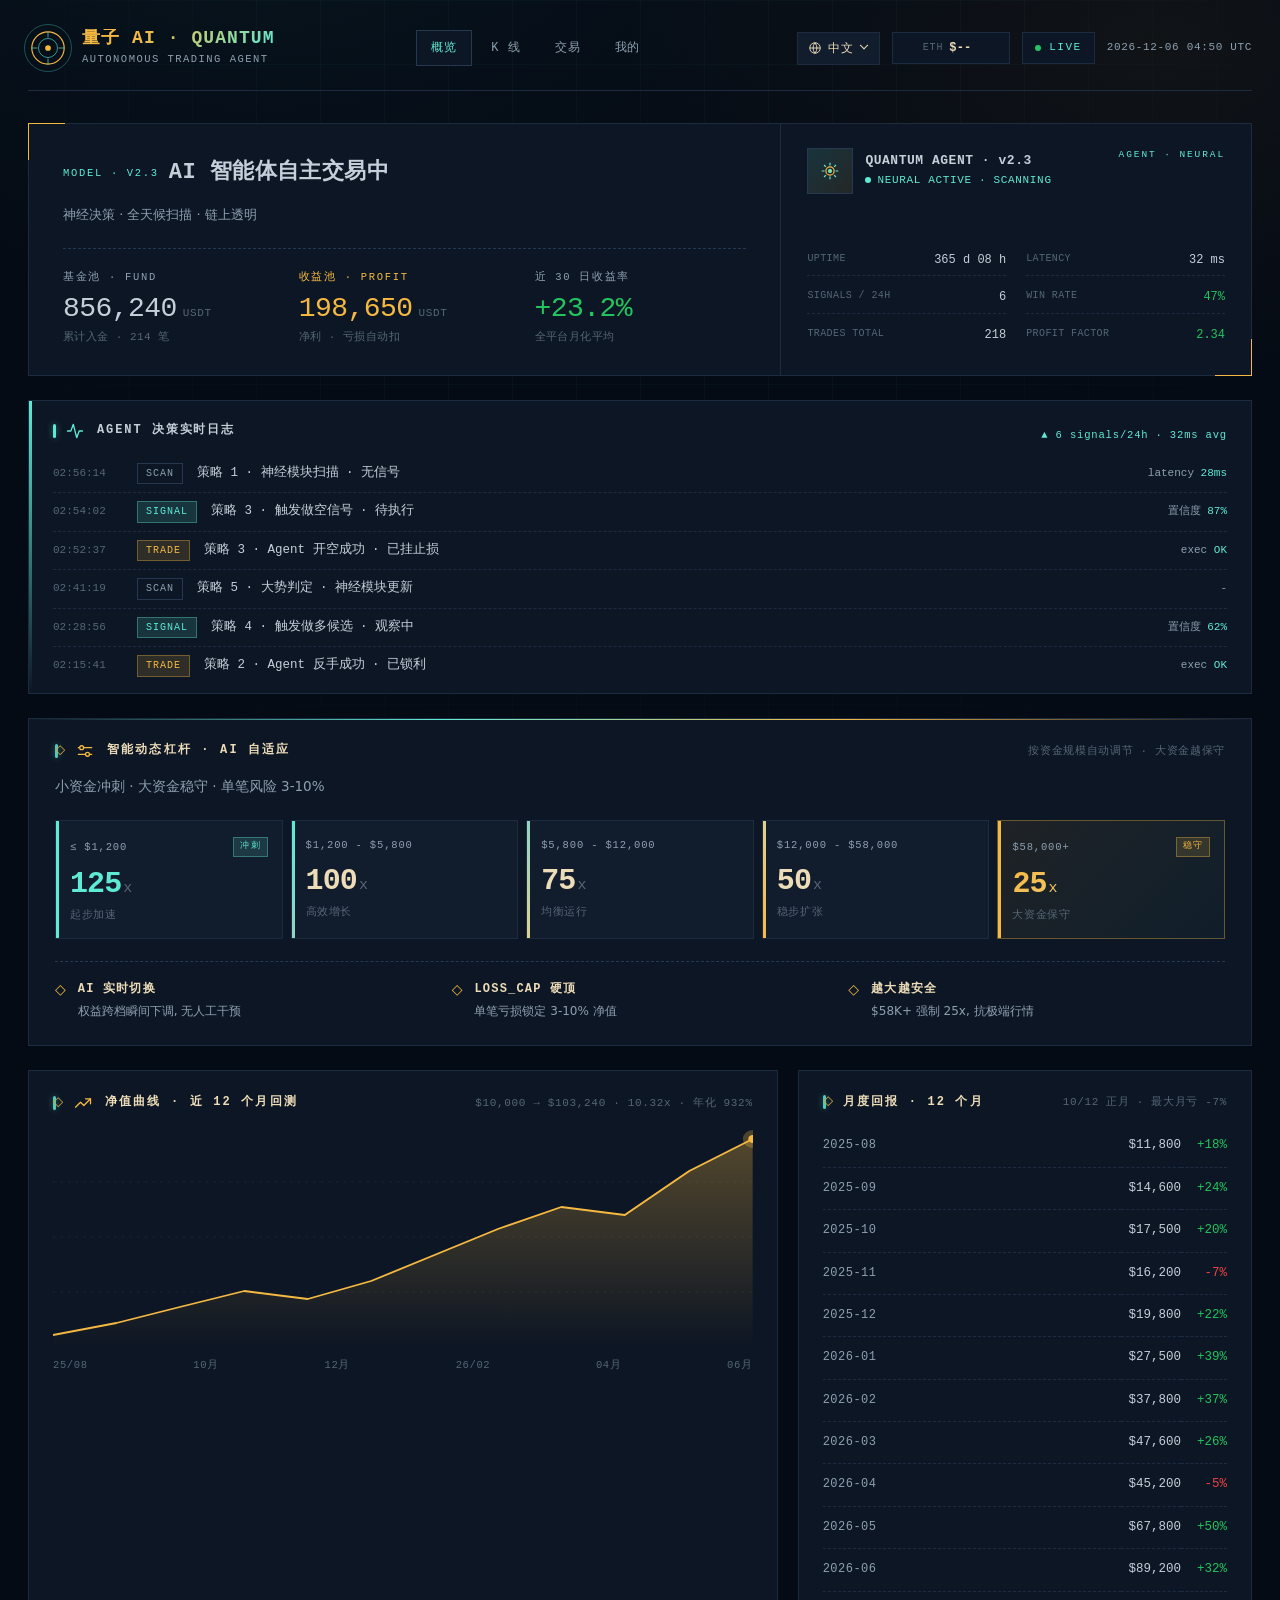
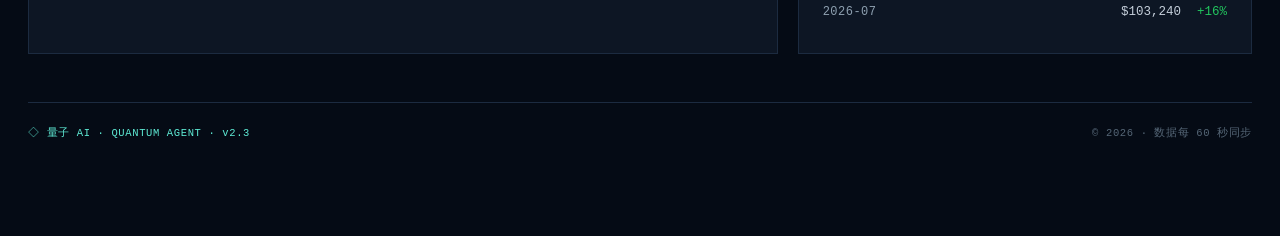
==== commit ed874822: "Add files via upload" ====
--- a/index.html
+++ b/index.html
@@ -281,7 +281,7 @@
         <span class="label tech" data-i18n="hero.model">MODEL · V2.3</span>
         <h1 data-i18n="hero.title">AI 智能体自主交易中</h1>
       </div>
-      <p class="hero-subtitle" data-i18n="hero.desc">量子 AI 是基于日内交易的复合型策略, 多种维度的顶级策略融合的自主交易智能体, 覆盖 ETH 永续合约, 神经决策 全天候扫描 无人工干预。资金池链上透明, 每笔交易实时同步。</p>
+      <p class="hero-subtitle" data-i18n="hero.desc">神经决策 · 全天候扫描 · 链上透明</p>
       <div class="pools-row">
         <div class="pool-item">
           <span class="label" data-i18n="pool.fund">基金池 · Fund</span>
@@ -327,7 +327,7 @@
 
   <div class="agent-feed-card">
     <div class="feed-head">
-      <h3 data-i18n="feed.title">Agent 决策实时日志</h3>
+      <h3><span class="sec-icon"><svg viewBox="0 0 24 24" fill="none" stroke="currentColor" stroke-width="1.6" stroke-linecap="round" stroke-linejoin="round"><path d="M3 12h4l3-8 4 16 3-8h4"/></svg></span><span data-i18n="feed.title">Agent 决策实时日志</span></h3>
       <span class="throughput">▲ 6 signals/24h · 32ms avg</span>
     </div>
     <div class="feed-lines">
@@ -343,7 +343,7 @@
   <!-- 智能动态杠杆 -->
   <div class="card leverage-card">
     <div class="sec-head">
-      <h2 data-i18n="lev.title">智能动态杠杆 · AI 自适应</h2>
+      <h2><span class="sec-icon amber"><svg viewBox="0 0 24 24" fill="none" stroke="currentColor" stroke-width="1.6" stroke-linecap="round" stroke-linejoin="round"><line x1="4" y1="8" x2="20" y2="8"/><circle cx="8" cy="8" r="2.3" fill="var(--bg)"/><line x1="4" y1="16" x2="20" y2="16"/><circle cx="15" cy="16" r="2.3" fill="var(--bg)"/></svg></span><span data-i18n="lev.title">智能动态杠杆 · AI 自适应</span></h2>
       <span class="note" data-i18n="lev.subtitle">按资金规模自动调节 · 大资金越保守</span>
     </div>
     <div class="lev-intro" data-i18n="lev.intro">
@@ -416,7 +416,7 @@
   <div class="grid-2">
     <div class="card">
       <div class="sec-head">
-        <h2 data-i18n="sec.equity">净值曲线 · 近 12 个月回测</h2>
+        <h2><span class="sec-icon amber"><svg viewBox="0 0 24 24" fill="none" stroke="currentColor" stroke-width="1.6" stroke-linecap="round" stroke-linejoin="round"><polyline points="3 17 9 11 13 15 21 7"/><polyline points="15 7 21 7 21 13"/></svg></span><span data-i18n="sec.equity">净值曲线 · 近 12 个月回测</span></h2>
         <span class="note">$10,000 → $103,240 · 10.32x · 年化 932%</span>
       </div>
       <div class="equity-wrap">
--- a/shared.css
+++ b/shared.css
@@ -2,13 +2,13 @@
    量子 AI · QUANTUM AGENT · Shared Styles
    ═══════════════════════════════════════ */
 :root {
-  --bg: #06090e;
-  --bg-2: #0a0f16;
-  --panel: #0f141c;
-  --panel-2: #131a24;
-  --panel-3: #1a2330;
-  --border: #1b2634;
-  --border-strong: #263344;
+  --bg: #050b15;
+  --bg-2: #08111e;
+  --panel: #0d1624;
+  --panel-2: #111c2c;
+  --panel-3: #172438;
+  --border: #1c2b40;
+  --border-strong: #26384f;
   --text: #c5cfda;
   --text-warm: #ecdcb8;
   --text-muted: #8ea0b0;
@@ -265,6 +265,30 @@
   letter-spacing: 0.14em;
 }
 
+/* 通用 SVG 图标 · 章节标题 / 卡片装饰 */
+.sec-icon {
+  display: inline-flex; align-items:center; justify-content:center;
+  width: 20px; height: 20px;
+  color: var(--tech);
+  flex-shrink: 0;
+  margin-right: 3px;
+}
+.sec-icon svg { width: 100%; height: 100%; }
+.sec-icon.amber { color: var(--accent); }
+
+.sec-head h2, .feed-head h3 {
+  display: inline-flex; align-items: center; gap: 9px;
+}
+.sec-head h2::before, .feed-head h3::before {
+  content: '';
+  display: inline-block;
+  width: 3px; height: 14px;
+  background: var(--tech);
+  border-radius: 2px;
+  box-shadow: 0 0 6px rgba(94,234,212,0.5);
+}
+.feed-head { display: flex; align-items: center; justify-content: space-between; }
+
 /* TradingView Single Ticker widget · 顶部实时价格 */
 .tv-ticker {
   display: inline-flex;
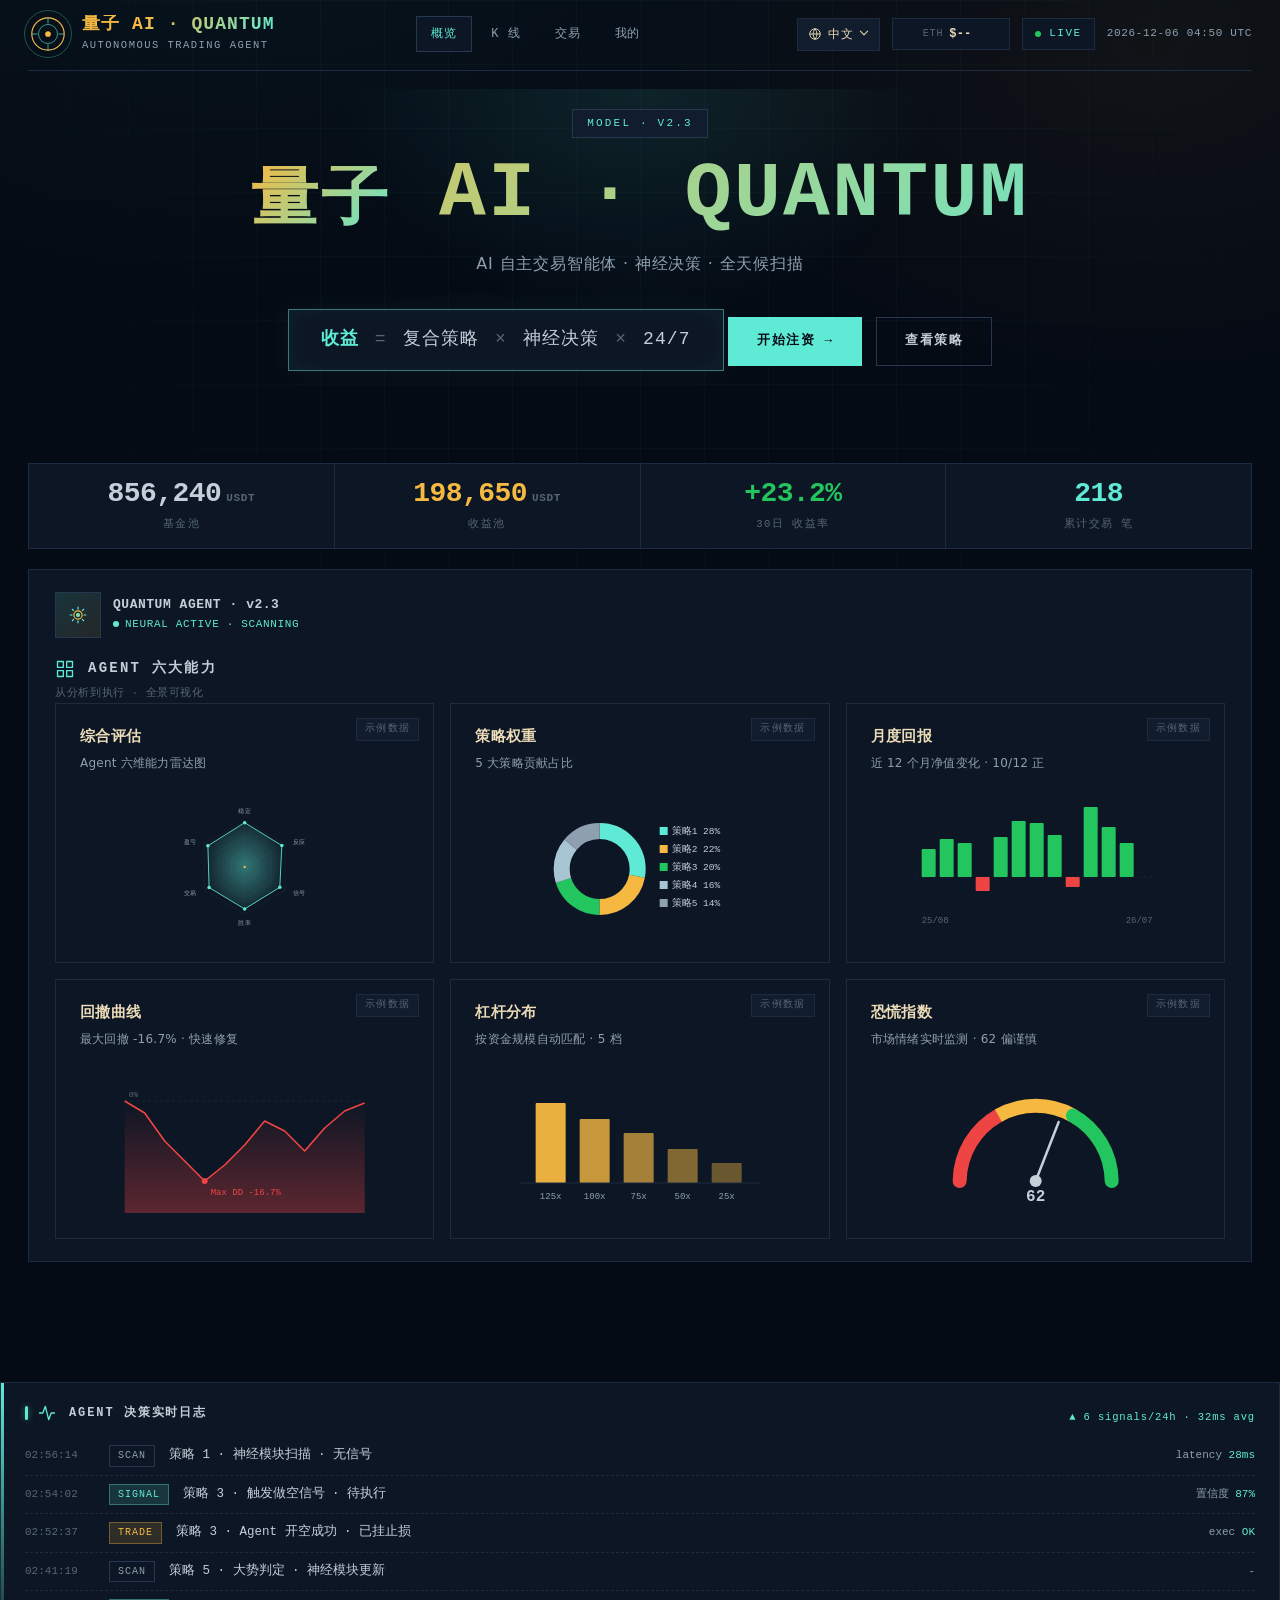
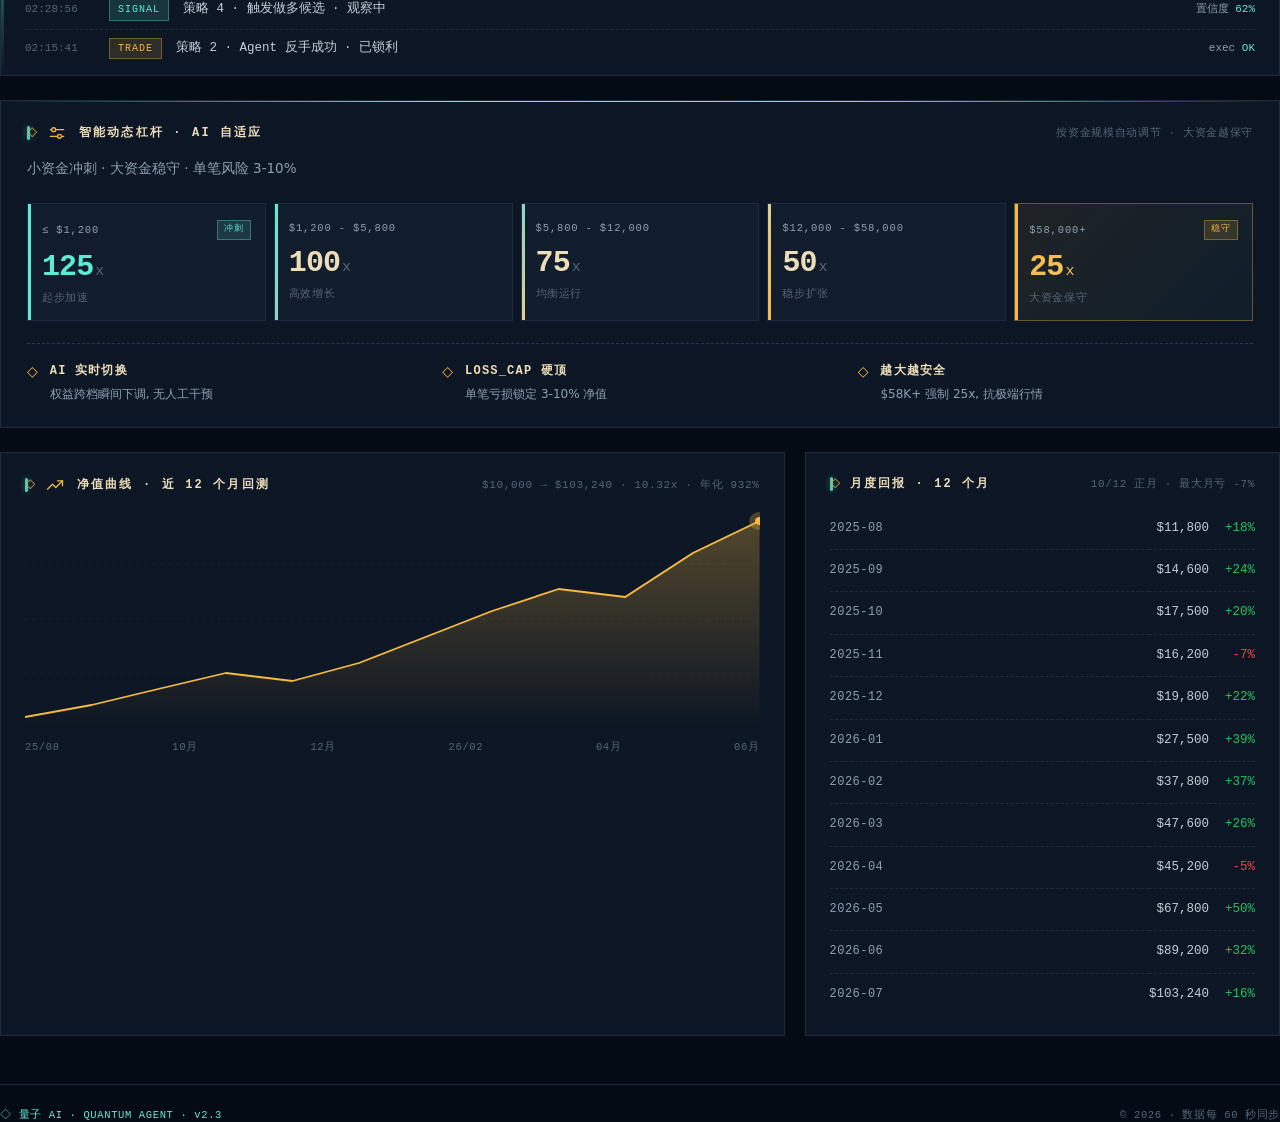
==== commit c0d8d703: "Add files via upload" ====
--- a/index.html
+++ b/index.html
@@ -6,34 +6,168 @@
 <title>量子 AI · 概览</title>
 <link rel="stylesheet" href="shared.css">
 <style>
-.hero { display:grid; grid-template-columns: 1.6fr 1fr; gap:1px; background: var(--border); border:1px solid var(--border); margin-bottom:24px; position:relative; }
-.hero::before { content:''; position:absolute; top:-1px; left:-1px; width:36px; height:36px; border-top:1px solid var(--accent); border-left:1px solid var(--accent); }
-.hero::after { content:''; position:absolute; bottom:-1px; right:-1px; width:36px; height:36px; border-bottom:1px solid var(--accent); border-right:1px solid var(--accent); }
-.hero-left { background: var(--panel); padding: 32px 34px 28px; }
-.hero-title { display:flex; align-items:center; gap:10px; margin-bottom:14px; flex-wrap:wrap; }
-.hero-title h1 { margin:0; font-family:var(--font-mono); font-size:22px; font-weight:600; letter-spacing:0.02em; }
-.hero-subtitle { color: var(--text-muted); font-size:13px; max-width:56ch; margin:0 0 22px; line-height:1.7; }
-.pools-row { display:grid; grid-template-columns: 1fr 1fr 1fr; gap:24px; padding-top:20px; border-top:1px dashed var(--border-strong); }
-.pool-item .label { display:block; margin-bottom:10px; }
-.pool-item .num-big { font-family:var(--font-mono); font-variant-numeric:tabular-nums; font-size:28px; font-weight:500; letter-spacing:-0.02em; color:var(--text); line-height:1; }
-.pool-item .num-big.amber { color: var(--accent); }
-.pool-item .num-big.up { color: var(--up); }
-.pool-item .unit { font-size:11px; color: var(--text-dim); margin-left:6px; letter-spacing:0.06em; }
-.pool-item .caption { margin-top:6px; font-family:var(--font-mono); font-size:11px; color:var(--text-dim); letter-spacing:0.04em; }
-.agent-panel { background: var(--panel); padding:24px 26px; display:flex; flex-direction:column; justify-content:space-between; position:relative; }
-.agent-panel::before { content:'AGENT · NEURAL'; position:absolute; top:24px; right:26px; font-family:var(--font-mono); font-size:9.5px; letter-spacing:0.2em; color: var(--tech); }
-.agent-head { display:flex; align-items:center; gap:12px; margin-bottom:20px; }
+/* ═══ K1 Hero v2 · AlphaGBM 灵感 · 大留白 + 记忆公式 ═══ */
+.hero-v2 {
+  text-align: center;
+  padding: 20px 20px 48px;
+  margin-bottom: 20px;
+  position: relative;
+}
+.hero-v2::before {
+  content:''; position:absolute; top:0; left:50%; transform:translateX(-50%);
+  width: 60%; max-width: 800px; height: 340px;
+  background: radial-gradient(60% 100% at 50% 0%, rgba(94,234,212,0.10), transparent 70%);
+  pointer-events:none;
+}
+.hero-eyebrow {
+  display: inline-block; padding: 5px 14px;
+  background: var(--panel-2); border: 1px solid var(--border-strong);
+  color: var(--tech); font-family: var(--font-mono);
+  font-size: 11px; letter-spacing: 0.2em; text-transform: uppercase;
+  margin-bottom: 16px; position:relative;
+}
+.hero-mega {
+  margin: 0 0 16px; font-family: var(--font-mono);
+  font-size: 78px; font-weight: 700; letter-spacing: 0.03em; line-height: 1.05;
+  background: linear-gradient(135deg, var(--accent) 0%, var(--tech) 100%);
+  -webkit-background-clip: text; background-clip: text;
+  -webkit-text-fill-color: transparent; color: transparent;
+  position:relative;
+  text-align: center;
+}
+.hero-mega .hm-cjk {
+  display: inline-block;
+  font-size: 0.86em;
+  transform: translateY(0.06em);
+  background: linear-gradient(135deg, var(--accent) 0%, var(--tech) 100%);
+  -webkit-background-clip: text; background-clip: text;
+  -webkit-text-fill-color: transparent; color: transparent;
+}
+.hero-slogan {
+  margin: 0 auto 32px; max-width: 520px;
+  color: var(--text-muted); font-size: 16px; letter-spacing: 0.05em;
+  position:relative;
+}
+.hero-formula {
+  display: inline-flex; align-items: center; gap: 16px;
+  padding: 16px 32px; background: var(--panel);
+  border: 1px solid var(--border-strong);
+  margin: 0 auto 24px; font-family: var(--font-mono);
+  font-size: 18px; letter-spacing: 0.06em;
+  position: relative;
+}
+.hero-formula::before {
+  content:''; position:absolute; inset:-1px;
+  border: 1px solid rgba(94,234,212,0.35);
+  box-shadow: inset 0 0 24px rgba(94,234,212,0.05), 0 0 32px rgba(94,234,212,0.06);
+  pointer-events:none;
+}
+.hf-var { color: var(--tech); font-weight: 700; }
+.hf-op { color: var(--text-dim); font-weight: 300; }
+.hf-term { color: var(--text); font-weight: 500; }
+
+.hero-ctas { display: inline-flex; gap: 14px; position:relative; }
+.btn {
+  display: inline-flex; align-items: center; justify-content:center; gap: 8px;
+  padding: 14px 28px; font-family: var(--font-mono);
+  font-size: 12.5px; font-weight: 600; letter-spacing: 0.12em;
+  text-transform: uppercase; cursor: pointer;
+  transition: all .2s ease; border: 1px solid transparent;
+  text-decoration:none;
+}
+.btn-primary { background: var(--tech); color: var(--bg); }
+.btn-primary:hover { background: var(--accent); }
+.btn-secondary { background: transparent; color: var(--text); border-color: var(--border-strong); }
+.btn-secondary:hover { border-color: var(--tech); color: var(--tech); background: var(--panel-2); }
+
+/* Metrics strip · 4 大数字 */
+.metrics-strip {
+  display: grid; grid-template-columns: repeat(4, 1fr);
+  gap: 1px; background: var(--border); border: 1px solid var(--border);
+  margin-bottom: 20px;
+}
+.metric { padding: 16px 20px; background: var(--panel); text-align: center; }
+.metric-value {
+  font-family: var(--font-mono); font-variant-numeric: tabular-nums;
+  font-size: 28px; font-weight: 600; letter-spacing: -0.02em;
+  color: var(--text); line-height: 1;
+}
+.metric-value.amber { color: var(--accent); }
+.metric-value.up { color: var(--up); }
+.metric-value.tech { color: var(--tech); }
+.metric-value .unit { font-size: 11px; color: var(--text-dim); margin-left: 5px; letter-spacing: 0.06em; }
+.metric-label {
+  margin-top: 8px; font-family: var(--font-mono);
+  font-size: 10.5px; letter-spacing: 0.14em;
+  color: var(--text-dim); text-transform: uppercase;
+}
+
+/* Agent card v2 (simplified, no float badge) */
+.agent-card-v2 { padding: 22px 26px; margin-bottom: 24px; }
+.agent-body { display: grid; grid-template-columns: 1fr 240px; gap: 28px; align-items: center; }
+.agent-radar { display: flex; align-items: center; justify-content: center; position: relative; }
+.agent-radar svg { width: 100%; max-width: 240px; height: auto; display:block; }
+.agent-radar-label {
+  position: absolute; bottom: -4px; left: 50%; transform: translateX(-50%);
+  font-family: var(--font-mono); font-size: 9.5px;
+  color: var(--text-dim); letter-spacing: 0.16em; text-transform: uppercase;
+  white-space: nowrap;
+}
+@media (max-width: 720px) { .agent-body { grid-template-columns: 1fr; } .agent-radar { order: -1; margin-bottom: 8px; } }
+.agent-card-v2 .agent-head { display:flex; align-items:center; gap:12px; margin-bottom:20px; }
 .agent-avatar { width:46px; height:46px; background: linear-gradient(135deg, rgba(94,234,212,0.14), rgba(245,185,66,0.10)); border:1px solid var(--border-strong); display:grid; place-items:center; }
 .agent-avatar svg { width:22px; height:22px; }
 .agent-name { font-family:var(--font-mono); font-size:13px; font-weight:600; letter-spacing:0.04em; line-height:1.2; }
 .agent-status { font-size:11px; color:var(--tech); font-family:var(--font-mono); letter-spacing:0.06em; margin-top:4px; }
 .agent-status .status-dot { display:inline-block; width:6px; height:6px; border-radius:50%; background:var(--tech); margin-right:6px; vertical-align:middle; animation: pulse-dot 1.4s ease-in-out infinite; }
-.agent-stats { display:grid; grid-template-columns: 1fr 1fr; gap:6px 20px; font-family:var(--font-mono); font-size:12px; }
-.agent-stat { display:flex; justify-content:space-between; padding:6px 0; border-bottom:1px dashed var(--border); }
-.agent-stat:nth-last-child(-n+2) { border-bottom:none; }
-.agent-stat .k { color:var(--text-dim); letter-spacing:0.04em; text-transform:uppercase; font-size:10px; }
-.agent-stat .v { color:var(--text); font-variant-numeric:tabular-nums; }
+.agent-stats { display:grid; grid-template-columns: repeat(3, 1fr); gap:0; font-family:var(--font-mono); font-size:12px; }
+.agent-stat { display:flex; align-items:center; gap: 12px; padding: 14px 16px; border-right: 1px dashed var(--border); border-bottom: 1px dashed var(--border); }
+.agent-stat:nth-child(3n) { border-right: none; }
+.agent-stat:nth-last-child(-n+3) { border-bottom: none; }
+.stat-vis { width: 36px; height: 36px; flex-shrink: 0; display:grid; place-items:center; }
+.stat-vis svg { width: 100%; height: 100%; overflow: visible; }
+.stat-body { display: flex; flex-direction: column; min-width: 0; }
+.agent-stat .k { color:var(--text-dim); letter-spacing:0.1em; text-transform:uppercase; font-size:9.5px; margin-top: 3px; order: 2; }
+.agent-stat .v { color:var(--text); font-variant-numeric:tabular-nums; font-size: 17px; font-weight: 600; letter-spacing: -0.01em; line-height: 1.1; order: 1; }
 .agent-stat .v.up { color:var(--up); }
+/* ═══ 能力展示 Gallery · 6 卡 AlphaGBM 风格 ═══ */
+.showcase { margin-bottom: 28px; }
+.showcase-head { display: flex; align-items: baseline; justify-content: space-between; margin-bottom: 18px; padding-bottom: 14px; border-bottom: 1px solid var(--border); }
+.showcase-title { display: flex; align-items: center; gap: 10px; }
+.showcase-title h2 { margin: 0; font-family: var(--font-mono); font-size: 14px; font-weight: 600; letter-spacing: 0.16em; text-transform: uppercase; color: var(--text); }
+.showcase-note { font-family: var(--font-mono); font-size: 10.5px; color: var(--text-dim); letter-spacing: 0.06em; }
+.showcase-grid { display: grid; grid-template-columns: repeat(3, 1fr); gap: 16px; }
+.show-card { padding: 22px 24px 18px; background: var(--panel); border: 1px solid var(--border); position: relative; min-height: 260px; display: flex; flex-direction: column; transition: border-color .2s ease, transform .2s ease; }
+.show-card:hover { border-color: var(--border-strong); transform: translateY(-2px); }
+.show-badge { position: absolute; top: 14px; right: 14px; padding: 3px 8px; background: var(--panel-2); border: 1px solid var(--border); font-family: var(--font-mono); font-size: 9.5px; color: var(--text-dim); letter-spacing: 0.14em; }
+.show-card h3 { margin: 0 0 6px; font-family: var(--font-mono); font-size: 14.5px; font-weight: 600; letter-spacing: 0.02em; color: var(--text-warm); }
+.show-card > p { margin: 0 0 18px; color: var(--text-muted); font-size: 12px; letter-spacing: 0.02em; line-height: 1.5; }
+.show-viz { flex: 1; min-height: 130px; display: flex; align-items: center; justify-content: center; }
+.show-viz svg { width: 100%; height: 100%; max-height: 140px; display: block; }
+@media (max-width: 960px) {
+  .showcase-grid { grid-template-columns: 1fr 1fr; gap: 12px; }
+  .show-card { min-height: 230px; padding: 18px 20px 16px; }
+  .show-card h3 { font-size: 13.5px; }
+  .show-card > p { font-size: 11.5px; margin-bottom: 14px; }
+  .show-badge { top: 12px; right: 12px; padding: 2px 7px; font-size: 9px; }
+  .show-viz { min-height: 110px; }
+  .show-viz svg { max-height: 120px; }
+}
+@media (max-width: 600px) {
+  .showcase-head { flex-direction: column; align-items: flex-start; gap: 6px; }
+  .showcase-title h2 { font-size: 12.5px; }
+  .showcase-note { font-size: 10px; }
+  .showcase-grid { grid-template-columns: 1fr 1fr; gap: 10px; }
+  .show-card { min-height: 200px; padding: 14px 14px 12px; }
+  .show-card h3 { font-size: 12.5px; }
+  .show-card > p { font-size: 10.5px; margin-bottom: 10px; line-height: 1.4; }
+  .show-viz { min-height: 90px; }
+  .show-viz svg { max-height: 100px; }
+}
+@media (max-width: 380px) {
+  .showcase-grid { grid-template-columns: 1fr; }
+  .show-card { min-height: 210px; }
+}
 
 .agent-feed-card { background:var(--panel); border:1px solid var(--border); padding:20px 24px 8px; margin-bottom:24px; position:relative; overflow:hidden; }
 .agent-feed-card::before { content:''; position:absolute; top:0; left:0; width:3px; height:100%; background:linear-gradient(180deg, var(--tech), transparent); }
@@ -207,29 +341,40 @@
 .month-list .m-ret { text-align:right; color:var(--up); font-family:var(--font-mono); font-variant-numeric:tabular-nums; padding-left:16px; }
 
 @media (max-width: 960px) {
-  .hero { grid-template-columns: 1fr; }
-  .hero-left { padding: 24px 22px 22px; }
-  .hero-title h1 { font-size: 18px; }
-  .hero-subtitle { font-size: 12.5px; }
-  .agent-panel { padding: 20px 22px; }
-  .agent-panel::before { top: 20px; right: 22px; }
-  .pool-item .num-big { font-size: 24px; }
+  .hero-v2 { padding: 56px 16px 44px; }
+  .hero-mega { font-size: 44px; }
+  .hero-slogan { font-size: 13.5px; margin-bottom: 32px; }
+  .hero-formula { font-size: 15px; gap: 12px; padding: 16px 24px; margin-bottom: 32px; }
+  .metrics-strip { grid-template-columns: 1fr 1fr; }
+  .metric { padding: 18px 20px; }
+  .metric-value { font-size: 24px; }
+  .agent-stats { grid-template-columns: repeat(3, 1fr); }
+  .agent-stat { border-bottom: 1px dashed var(--border); padding: 10px 4px; }
+  .agent-stat:nth-child(4) { border-right: 1px dashed var(--border); }
+  .agent-stat:nth-child(3n) { border-right: none; }
+  .agent-stat:nth-last-child(-n+3) { border-bottom: none; }
   .grid-2 { grid-template-columns: 1fr; }
   .feed-line { grid-template-columns: 60px auto 1fr; }
   .feed-line .conf { display: none; }
 }
 @media (max-width: 600px) {
-  .hero-title h1 { font-size: 17px; }
-  .pools-row { grid-template-columns: 1fr; gap: 14px; padding-top: 16px; }
-  .pool-item { padding: 12px 0; border-bottom: 1px dashed var(--border); display: flex; align-items: center; justify-content: space-between; }
-  .pool-item:last-child { border-bottom: none; }
-  .pool-item .label { display: inline-block; margin-bottom: 0; }
-  .pool-item .num-big { display: inline-block; font-size: 22px; }
-  .pool-item .caption { display: none; }
-  .agent-panel::before { display: none; }
+  .hero-v2 { padding: 44px 12px 32px; }
+  .hero-eyebrow { font-size: 10px; padding: 4px 12px; margin-bottom: 20px; }
+  .hero-mega { font-size: 32px; letter-spacing: 0.02em; }
+  .hero-slogan { font-size: 12px; margin-bottom: 24px; }
+  .hero-formula { font-size: 12px; gap: 6px; padding: 12px 14px; letter-spacing: 0.03em; margin-bottom: 28px; }
+  .hero-ctas { flex-direction: column; width: 100%; padding: 0 16px; box-sizing: border-box; }
+  .btn { justify-content: center; padding: 12px 20px; font-size: 11.5px; }
+  .metric-value { font-size: 20px; }
+  .metric-label { font-size: 9.5px; }
+  .metric { padding: 14px 12px; }
+  .agent-card-v2 { padding: 16px 18px; }
   .agent-name { font-size: 12.5px; }
   .agent-status { font-size: 10.5px; }
-  .agent-stats { grid-template-columns: 1fr; font-size: 11.5px; }
+  .agent-stats { grid-template-columns: repeat(2, 1fr); }
+  .agent-stat:nth-child(2n) { border-right: none; }
+  .agent-stat:nth-child(2n+1) { border-right: 1px dashed var(--border); }
+  .agent-stat:nth-last-child(-n+2) { border-bottom: none; }
   .feed-line { grid-template-columns: 50px auto 1fr; gap: 8px; font-size: 11.5px; padding: 7px 0; }
   .feed-line .t { font-size: 10px; }
   .feed-line .tag { padding: 1px 6px; font-size: 9px; }
@@ -275,55 +420,244 @@
     </div>
   </div>
 
-  <div class="hero">
-    <div class="hero-left">
-      <div class="hero-title">
-        <span class="label tech" data-i18n="hero.model">MODEL · V2.3</span>
-        <h1 data-i18n="hero.title">AI 智能体自主交易中</h1>
-      </div>
-      <p class="hero-subtitle" data-i18n="hero.desc">神经决策 · 全天候扫描 · 链上透明</p>
-      <div class="pools-row">
-        <div class="pool-item">
-          <span class="label" data-i18n="pool.fund">基金池 · Fund</span>
-          <div class="num-big">856,240<span class="unit">USDT</span></div>
-          <div class="caption" data-i18n="pool.fund.cap">累计入金 · 214 笔</div>
-        </div>
-        <div class="pool-item">
-          <span class="label amber" data-i18n="pool.profit">收益池 · Profit</span>
-          <div class="num-big amber">198,650<span class="unit">USDT</span></div>
-          <div class="caption" data-i18n="pool.profit.cap">净利 · 亏损自动扣</div>
-        </div>
-        <div class="pool-item">
-          <span class="label" data-i18n="pool.roi">近 30 日收益率</span>
-          <div class="num-big up">+23.2%</div>
-          <div class="caption" data-i18n="pool.roi.cap">全平台月化平均</div>
-        </div>
-      </div>
-    </div>
-    <div class="agent-panel">
-      <div class="agent-head">
-        <div class="agent-avatar">
-          <svg viewBox="0 0 24 24" fill="none" stroke="#5eead4" stroke-width="1.3">
-            <path d="M12 3v3M12 18v3M3 12h3M18 12h3M5.5 5.5l2 2M16.5 16.5l2 2M5.5 18.5l2-2M16.5 7.5l2-2"/>
-            <circle cx="12" cy="12" r="4.5" stroke="#f5b942"/>
-            <circle cx="12" cy="12" r="1.6" fill="#f5b942"/>
+  <!-- ═══ HERO v2 · AlphaGBM 风格 · 大留白 + 记忆公式 ═══ -->
+  <section class="hero-v2">
+    <span class="hero-eyebrow" data-i18n="hero.model">MODEL · V2.3</span>
+    <h1 class="hero-mega"><span class="hm-cjk">量子</span> AI · QUANTUM</h1>
+    <p class="hero-slogan" data-i18n="hero.slogan">AI 自主交易智能体 · 神经决策 · 全天候扫描</p>
+    <div class="hero-formula">
+      <span class="hf-var" data-i18n="hero.f.left">收益</span>
+      <span class="hf-op">=</span>
+      <span class="hf-term" data-i18n="hero.f.t1">复合策略</span>
+      <span class="hf-op">×</span>
+      <span class="hf-term" data-i18n="hero.f.t2">神经决策</span>
+      <span class="hf-op">×</span>
+      <span class="hf-term" data-i18n="hero.f.t3">24/7</span>
+    </div>
+    <div class="hero-ctas">
+      <a href="deposit.html" class="btn btn-primary" data-i18n="hero.cta1">开始注资 →</a>
+      <a href="kline.html" class="btn btn-secondary" data-i18n="hero.cta2">查看策略</a>
+    </div>
+  </section>
+
+  <!-- Metrics strip · 4 大关键数字 -->
+  <section class="metrics-strip">
+    <div class="metric">
+      <div class="metric-value">856,240<span class="unit">USDT</span></div>
+      <div class="metric-label" data-i18n="metric.fund">基金池</div>
+    </div>
+    <div class="metric">
+      <div class="metric-value amber">198,650<span class="unit">USDT</span></div>
+      <div class="metric-label" data-i18n="metric.profit">收益池</div>
+    </div>
+    <div class="metric">
+      <div class="metric-value up">+23.2%</div>
+      <div class="metric-label" data-i18n="metric.roi">30日 收益率</div>
+    </div>
+    <div class="metric">
+      <div class="metric-value tech">218</div>
+      <div class="metric-label" data-i18n="metric.trades">累计交易 笔</div>
+    </div>
+  </section>
+
+  <!-- Agent panel · 简化独立卡片 -->
+  <section class="card agent-card-v2">
+    <div class="agent-head">
+      <div class="agent-avatar">
+        <svg viewBox="0 0 24 24" fill="none" stroke="#5eead4" stroke-width="1.3">
+          <path d="M12 3v3M12 18v3M3 12h3M18 12h3M5.5 5.5l2 2M16.5 16.5l2 2M5.5 18.5l2-2M16.5 7.5l2-2"/>
+          <circle cx="12" cy="12" r="4.5" stroke="#f5b942"/>
+          <circle cx="12" cy="12" r="1.6" fill="#f5b942"/>
+        </svg>
+      </div>
+      <div>
+        <div class="agent-name" data-i18n="agent.name">QUANTUM AGENT · v2.3</div>
+        <div class="agent-status"><span class="status-dot"></span><span data-i18n="agent.status">NEURAL ACTIVE · SCANNING</span></div>
+      </div>
+    </div>
+    <!-- 六大能力 · 内嵌 gallery -->
+    <div class="showcase-head-inline">
+      <div class="showcase-title">
+        <span class="sec-icon"><svg viewBox="0 0 24 24" fill="none" stroke="currentColor" stroke-width="1.6" stroke-linecap="round" stroke-linejoin="round"><rect x="3" y="3" width="7" height="7"/><rect x="14" y="3" width="7" height="7"/><rect x="3" y="14" width="7" height="7"/><rect x="14" y="14" width="7" height="7"/></svg></span>
+        <h2 data-i18n="show.title">六大能力</h2>
+      </div>
+      <span class="showcase-note" data-i18n="show.note">从分析到执行 · 全景可视化</span>
+    </div>
+    <div class="showcase-grid">
+      <!-- 1 · 综合评估 (雷达) -->
+      <div class="show-card">
+        <div class="show-badge" data-i18n="show.badge">示例数据</div>
+        <h3 data-i18n="show.c0.t">综合评估</h3>
+        <p data-i18n="show.c0.d">Agent 六维能力雷达图</p>
+        <div class="show-viz">
+          <svg viewBox="0 0 240 240">
+            <defs>
+              <radialGradient id="rd-fill-sc" cx="50%" cy="50%">
+                <stop offset="0%" stop-color="#5eead4" stop-opacity="0.45"/>
+                <stop offset="100%" stop-color="#5eead4" stop-opacity="0.08"/>
+              </radialGradient>
+            </defs>
+            <g stroke="#1c2b40" fill="none" stroke-width="0.7">
+              <polygon points="50.72,80 120,40 189.28,80 189.28,160 120,200 50.72,160"/>
+              <polygon points="74.28,93.6 120,67.2 165.72,93.6 165.72,146.4 120,172.8 74.28,146.4"/>
+              <polygon points="97.14,106.8 120,93.6 142.86,106.8 142.86,133.2 120,146.4 97.14,133.2"/>
+            </g>
+            <g stroke="#1c2b40" stroke-width="0.6">
+              <line x1="120" y1="120" x2="120" y2="40"/>
+              <line x1="120" y1="120" x2="189.28" y2="80"/>
+              <line x1="120" y1="120" x2="189.28" y2="160"/>
+              <line x1="120" y1="120" x2="120" y2="200"/>
+              <line x1="120" y1="120" x2="50.72" y2="160"/>
+              <line x1="120" y1="120" x2="50.72" y2="80"/>
+            </g>
+            <polygon points="120,44 183.74,83.2 180.27,154.8 120,192 59.03,155.2 56.95,83.6"
+              fill="url(#rd-fill-sc)" stroke="#5eead4" stroke-width="1.5" stroke-linejoin="round"/>
+            <g fill="#5eead4">
+              <circle cx="120" cy="44" r="3"/>
+              <circle cx="183.74" cy="83.2" r="3"/>
+              <circle cx="180.27" cy="154.8" r="3"/>
+              <circle cx="120" cy="192" r="3"/>
+              <circle cx="59.03" cy="155.2" r="3"/>
+              <circle cx="56.95" cy="83.6" r="3"/>
+            </g>
+            <circle cx="120" cy="120" r="2" fill="#f5b942"/>
+            <g fill="#8ea0b0" font-family="'JetBrains Mono',monospace" font-size="9.5" letter-spacing="0.06em">
+              <text x="120" y="28" text-anchor="middle">稳定</text>
+              <text x="203" y="80" text-anchor="start">反应</text>
+              <text x="203" y="168" text-anchor="start">信号</text>
+              <text x="120" y="220" text-anchor="middle">胜率</text>
+              <text x="37" y="168" text-anchor="end">交易</text>
+              <text x="37" y="80" text-anchor="end">盈亏</text>
+            </g>
           </svg>
         </div>
-        <div>
-          <div class="agent-name" data-i18n="agent.name">QUANTUM AGENT · v2.3</div>
-          <div class="agent-status"><span class="status-dot"></span><span data-i18n="agent.status">NEURAL ACTIVE · SCANNING</span></div>
-        </div>
-      </div>
-      <div class="agent-stats">
-        <div class="agent-stat"><span class="k" data-i18n="agent.uptime">Uptime</span><span class="v">365 d 08 h</span></div>
-        <div class="agent-stat"><span class="k" data-i18n="agent.latency">Latency</span><span class="v">32 ms</span></div>
-        <div class="agent-stat"><span class="k" data-i18n="agent.signals">Signals / 24h</span><span class="v">6</span></div>
-        <div class="agent-stat"><span class="k" data-i18n="agent.winrate">Win Rate</span><span class="v up">47%</span></div>
-        <div class="agent-stat"><span class="k" data-i18n="agent.trades">Trades Total</span><span class="v">218</span></div>
-        <div class="agent-stat"><span class="k" data-i18n="agent.pf">Profit Factor</span><span class="v up">2.34</span></div>
-      </div>
-    </div>
-  </div>
+      </div>
+      <!-- 2 · 策略权重 -->
+      <div class="show-card">
+        <div class="show-badge" data-i18n="show.badge">示例数据</div>
+        <h3 data-i18n="show.c1.t">策略权重</h3>
+        <p data-i18n="show.c1.d">5 大策略贡献占比</p>
+        <div class="show-viz">
+          <svg viewBox="0 0 240 140">
+            <g transform="translate(80 72)">
+              <circle cx="0" cy="0" r="38" stroke="#1c2b40" stroke-width="16" fill="none"/>
+              <circle cx="0" cy="0" r="38" stroke="#5eead4" stroke-width="16" fill="none"
+                stroke-dasharray="66.85 238.76" stroke-dashoffset="0" transform="rotate(-90)"/>
+              <circle cx="0" cy="0" r="38" stroke="#f5b942" stroke-width="16" fill="none"
+                stroke-dasharray="52.53 238.76" stroke-dashoffset="-66.85" transform="rotate(-90)"/>
+              <circle cx="0" cy="0" r="38" stroke="#22c55e" stroke-width="16" fill="none"
+                stroke-dasharray="47.75 238.76" stroke-dashoffset="-119.38" transform="rotate(-90)"/>
+              <circle cx="0" cy="0" r="38" stroke="#a8c5d4" stroke-width="16" fill="none"
+                stroke-dasharray="38.20 238.76" stroke-dashoffset="-167.13" transform="rotate(-90)"/>
+              <circle cx="0" cy="0" r="38" stroke="#8ea0b0" stroke-width="16" fill="none"
+                stroke-dasharray="33.43 238.76" stroke-dashoffset="-205.33" transform="rotate(-90)"/>
+            </g>
+            <g font-family="'JetBrains Mono',monospace" font-size="9.5">
+              <rect x="140" y="30" width="8" height="8" fill="#5eead4"/><text x="152" y="37" fill="#c5cfda">策略1  28%</text>
+              <rect x="140" y="48" width="8" height="8" fill="#f5b942"/><text x="152" y="55" fill="#c5cfda">策略2  22%</text>
+              <rect x="140" y="66" width="8" height="8" fill="#22c55e"/><text x="152" y="73" fill="#c5cfda">策略3  20%</text>
+              <rect x="140" y="84" width="8" height="8" fill="#a8c5d4"/><text x="152" y="91" fill="#c5cfda">策略4  16%</text>
+              <rect x="140" y="102" width="8" height="8" fill="#8ea0b0"/><text x="152" y="109" fill="#c5cfda">策略5  14%</text>
+            </g>
+          </svg>
+        </div>
+      </div>
+      <!-- 3 · 月度回报 -->
+      <div class="show-card">
+        <div class="show-badge" data-i18n="show.badge">示例数据</div>
+        <h3 data-i18n="show.c2.t">月度回报</h3>
+        <p data-i18n="show.c2.d">近 12 个月净值变化 · 10/12 正</p>
+        <div class="show-viz">
+          <svg viewBox="0 0 240 140">
+            <line x1="0" y1="80" x2="240" y2="80" stroke="#1c2b40" stroke-dasharray="2 4"/>
+            <g>
+              <rect x="6"   y="52" width="14" height="28" fill="#22c55e" rx="1"/>
+              <rect x="24"  y="42" width="14" height="38" fill="#22c55e" rx="1"/>
+              <rect x="42"  y="46" width="14" height="34" fill="#22c55e" rx="1"/>
+              <rect x="60"  y="80" width="14" height="14" fill="#ef4444" rx="1"/>
+              <rect x="78"  y="40" width="14" height="40" fill="#22c55e" rx="1"/>
+              <rect x="96"  y="24" width="14" height="56" fill="#22c55e" rx="1"/>
+              <rect x="114" y="26" width="14" height="54" fill="#22c55e" rx="1"/>
+              <rect x="132" y="38" width="14" height="42" fill="#22c55e" rx="1"/>
+              <rect x="150" y="80" width="14" height="10" fill="#ef4444" rx="1"/>
+              <rect x="168" y="10" width="14" height="70" fill="#22c55e" rx="1"/>
+              <rect x="186" y="30" width="14" height="50" fill="#22c55e" rx="1"/>
+              <rect x="204" y="46" width="14" height="34" fill="#22c55e" rx="1"/>
+            </g>
+            <text x="6" y="126" fill="#556676" font-family="'JetBrains Mono',monospace" font-size="9">25/08</text>
+            <text x="210" y="126" fill="#556676" font-family="'JetBrains Mono',monospace" font-size="9">26/07</text>
+          </svg>
+        </div>
+      </div>
+      <!-- 4 · 回撤曲线 -->
+      <div class="show-card">
+        <div class="show-badge" data-i18n="show.badge">示例数据</div>
+        <h3 data-i18n="show.c3.t">回撤曲线</h3>
+        <p data-i18n="show.c3.d">最大回撤 -16.7% · 快速修复</p>
+        <div class="show-viz">
+          <svg viewBox="0 0 240 140">
+            <defs>
+              <linearGradient id="dd-fill" x1="0" x2="0" y1="0" y2="1">
+                <stop offset="0%" stop-color="#ef4444" stop-opacity="0"/>
+                <stop offset="100%" stop-color="#ef4444" stop-opacity="0.35"/>
+              </linearGradient>
+            </defs>
+            <line x1="0" y1="28" x2="240" y2="28" stroke="#1c2b40" stroke-dasharray="2 4"/>
+            <text x="4" y="24" fill="#556676" font-family="'JetBrains Mono',monospace" font-size="8">0%</text>
+            <path d="M 0,28 L 20,40 L 40,68 L 60,88 L 80,108 L 100,92 L 120,72 L 140,48 L 160,58 L 180,78 L 200,55 L 220,38 L 240,30 L 240,140 L 0,140 Z"
+              fill="url(#dd-fill)"/>
+            <path d="M 0,28 L 20,40 L 40,68 L 60,88 L 80,108 L 100,92 L 120,72 L 140,48 L 160,58 L 180,78 L 200,55 L 220,38 L 240,30"
+              stroke="#ef4444" stroke-width="1.6" fill="none" stroke-linejoin="round"/>
+            <circle cx="80" cy="108" r="3" fill="#ef4444"/>
+            <text x="86" y="122" fill="#ef4444" font-family="'JetBrains Mono',monospace" font-size="9">Max DD -16.7%</text>
+          </svg>
+        </div>
+      </div>
+      <!-- 5 · 杠杆分布 -->
+      <div class="show-card">
+        <div class="show-badge" data-i18n="show.badge">示例数据</div>
+        <h3 data-i18n="show.c4.t">杠杆分布</h3>
+        <p data-i18n="show.c4.d">按资金规模自动匹配 · 5 档</p>
+        <div class="show-viz">
+          <svg viewBox="0 0 240 140">
+            <g>
+              <rect x="16"  y="30" width="30" height="80" fill="#f5b942" opacity="0.95" rx="1"/>
+              <rect x="60"  y="46" width="30" height="64" fill="#f5b942" opacity="0.8" rx="1"/>
+              <rect x="104" y="60" width="30" height="50" fill="#f5b942" opacity="0.65" rx="1"/>
+              <rect x="148" y="76" width="30" height="34" fill="#f5b942" opacity="0.5" rx="1"/>
+              <rect x="192" y="90" width="30" height="20" fill="#f5b942" opacity="0.4" rx="1"/>
+            </g>
+            <line x1="0" y1="110" x2="240" y2="110" stroke="#1c2b40"/>
+            <g fill="#8ea0b0" font-family="'JetBrains Mono',monospace" font-size="9" text-anchor="middle">
+              <text x="31"  y="126">125x</text>
+              <text x="75"  y="126">100x</text>
+              <text x="119" y="126">75x</text>
+              <text x="163" y="126">50x</text>
+              <text x="207" y="126">25x</text>
+            </g>
+          </svg>
+        </div>
+      </div>
+      <!-- 6 · 恐慌指数 -->
+      <div class="show-card">
+        <div class="show-badge" data-i18n="show.badge">示例数据</div>
+        <h3 data-i18n="show.c5.t">恐慌指数</h3>
+        <p data-i18n="show.c5.d">市场情绪实时监测 · 62 偏谨慎</p>
+        <div class="show-viz">
+          <svg viewBox="0 0 240 140">
+            <path d="M 44,108 A 76,76 0 0 1 82.7,42.6" stroke="#ef4444" stroke-width="14" fill="none" stroke-linecap="round"/>
+            <path d="M 82.7,42.6 A 76,76 0 0 1 157.3,42.6" stroke="#f5b942" stroke-width="14" fill="none"/>
+            <path d="M 157.3,42.6 A 76,76 0 0 1 196,108" stroke="#22c55e" stroke-width="14" fill="none" stroke-linecap="round"/>
+            <line x1="120" y1="108" x2="143" y2="49" stroke="#c5cfda" stroke-width="2.5" stroke-linecap="round"/>
+            <circle cx="120" cy="108" r="6" fill="#c5cfda"/>
+            <text x="120" y="128" text-anchor="middle" fill="#c5cfda"
+              font-family="'JetBrains Mono',monospace" font-size="16" font-weight="700">62</text>
+          </svg>
+        </div>
+      </div>
+      </div>
+    </div>
+  </section>
 
   <div class="agent-feed-card">
     <div class="feed-head">
@@ -346,9 +680,7 @@
       <h2><span class="sec-icon amber"><svg viewBox="0 0 24 24" fill="none" stroke="currentColor" stroke-width="1.6" stroke-linecap="round" stroke-linejoin="round"><line x1="4" y1="8" x2="20" y2="8"/><circle cx="8" cy="8" r="2.3" fill="var(--bg)"/><line x1="4" y1="16" x2="20" y2="16"/><circle cx="15" cy="16" r="2.3" fill="var(--bg)"/></svg></span><span data-i18n="lev.title">智能动态杠杆 · AI 自适应</span></h2>
       <span class="note" data-i18n="lev.subtitle">按资金规模自动调节 · 大资金越保守</span>
     </div>
-    <div class="lev-intro" data-i18n="lev.intro">
-      量子 AI 根据用户资金体量, 自动匹配最优杠杆。<b class="tech-hi">小资金冲刺</b>, <b class="amber-hi">大资金稳守</b> — 单笔风险始终锁定在净值 <b class="up-hi">3-10%</b> 内。
-    </div>
+    <div class="lev-intro" data-i18n="lev.intro">小资金冲刺 · 大资金稳守 · 单笔风险 3-10%</div>
     <div class="lev-tiers">
       <div class="lev-tier t1">
         <div class="lev-head">
--- a/shared.css
+++ b/shared.css
@@ -71,7 +71,7 @@
   position: relative; z-index: 1;
   max-width: 1280px;
   margin: 0 auto;
-  padding: 28px 28px 96px;
+  padding: 14px 28px 96px;
 }
 
 /* ═══ TOP BAR ═══ */
@@ -79,9 +79,9 @@
   display: flex;
   align-items: center;
   justify-content: space-between;
-  padding-bottom: 22px;
+  padding-bottom: 16px;
   border-bottom: 1px solid var(--border);
-  margin-bottom: 32px;
+  margin-bottom: 18px;
   gap: 16px;
 }
 .brand {
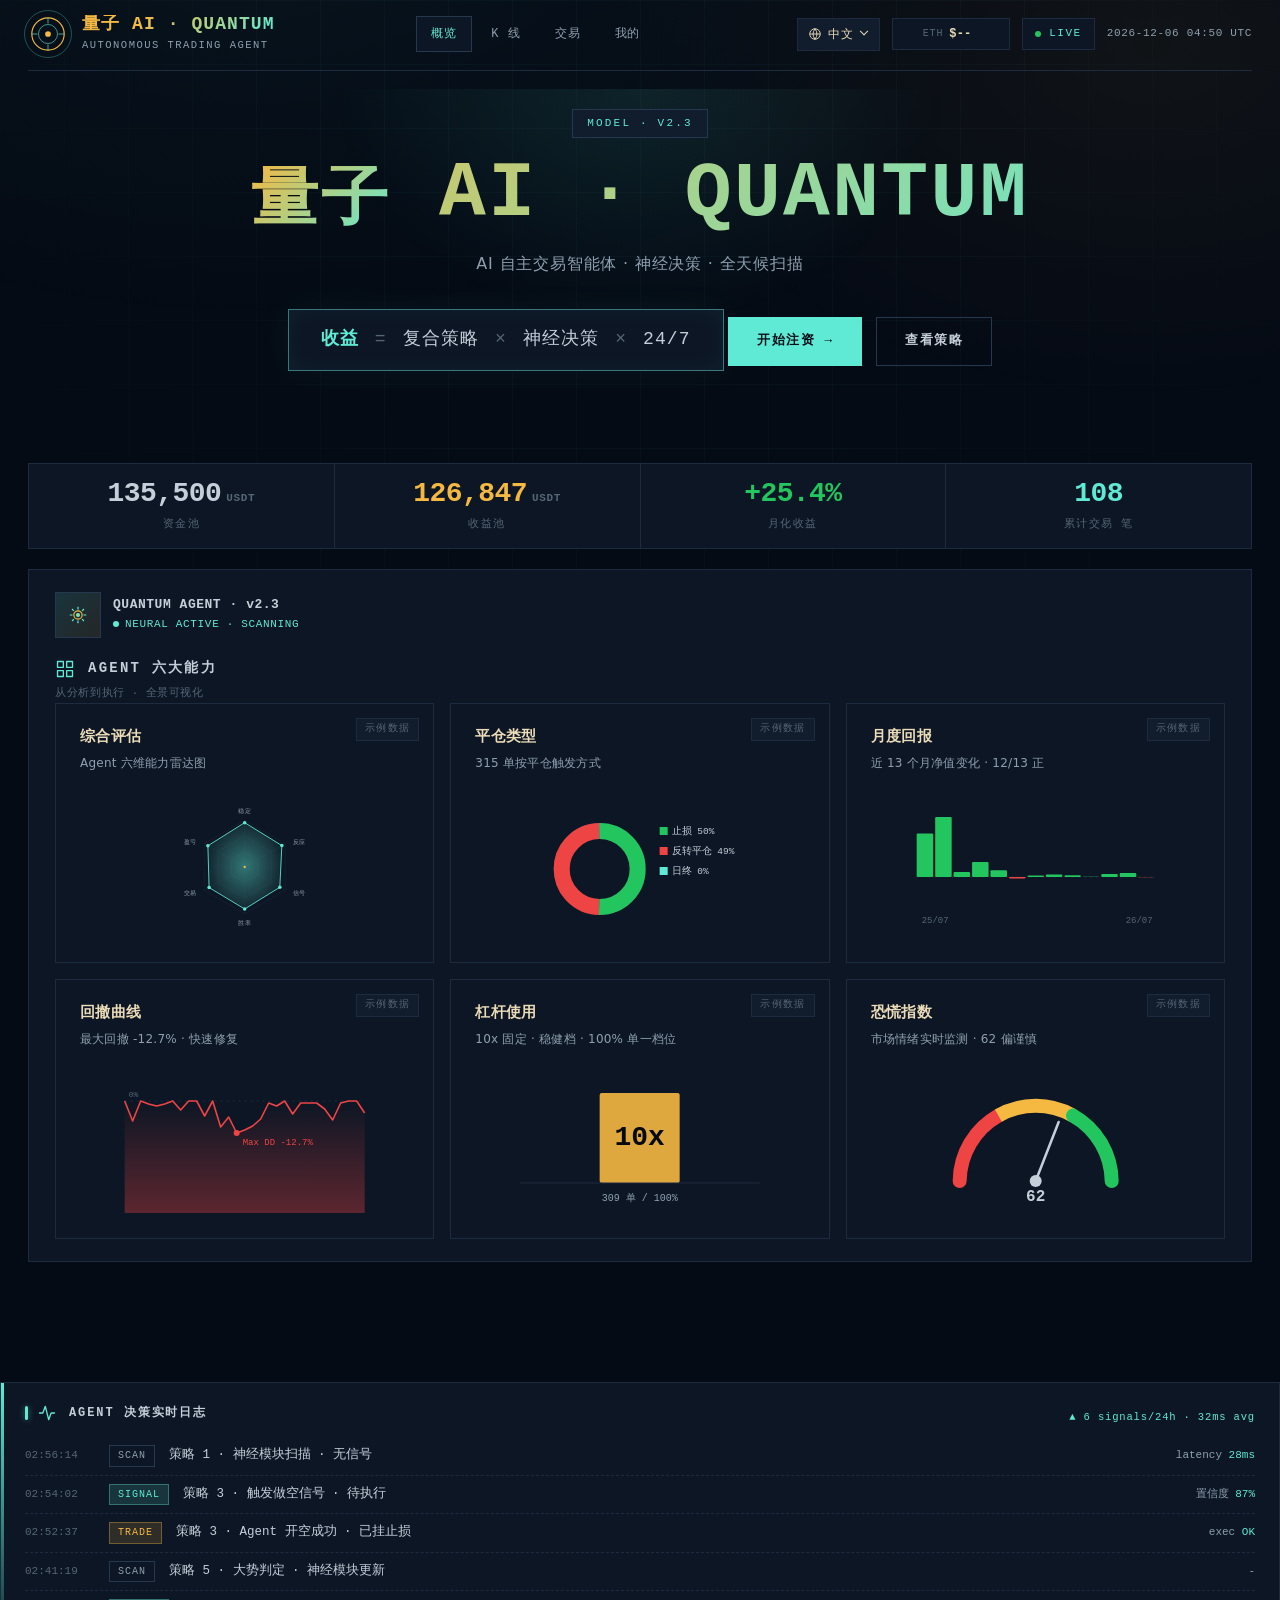
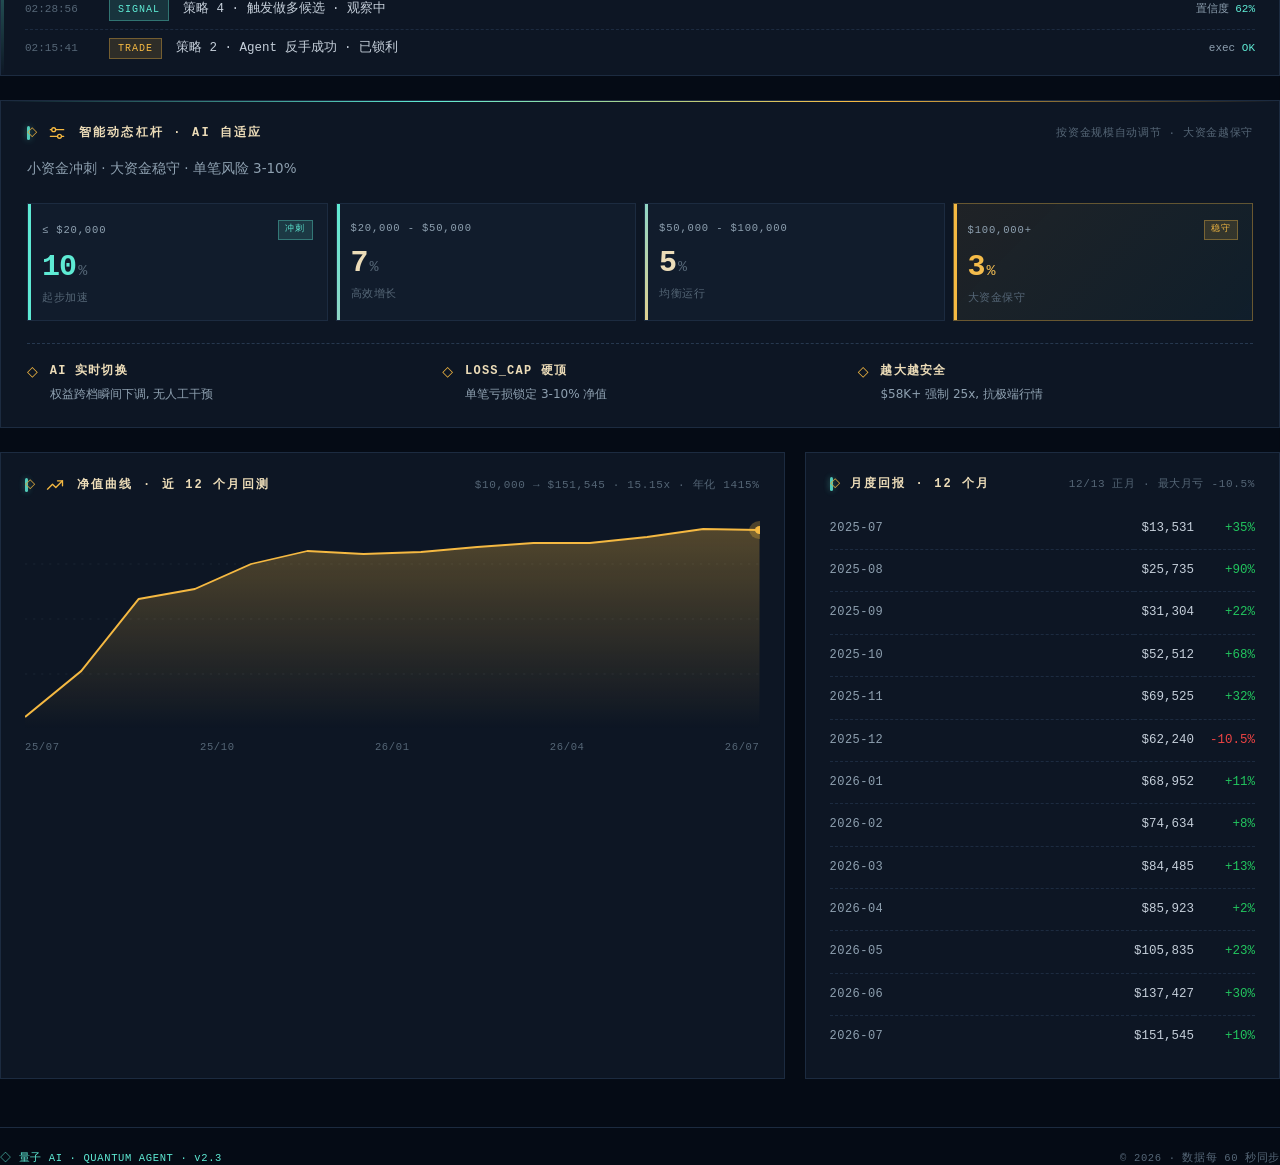
==== commit 9cf17a24: "Add files via upload" ====
--- a/index.html
+++ b/index.html
@@ -204,7 +204,7 @@
 
 .lev-tiers {
   display: grid;
-  grid-template-columns: repeat(5, 1fr);
+  grid-template-columns: repeat(4, 1fr);
   gap: 8px;
   margin-bottom: 22px;
 }
@@ -313,7 +313,7 @@
 }
 
 @media (max-width: 960px) {
-  .lev-tiers { grid-template-columns: repeat(5, 1fr); gap: 6px; }
+  .lev-tiers { grid-template-columns: repeat(4, 1fr); gap: 6px; }
   .lev-tier { padding: 12px 10px; }
   .lev-num { font-size: 22px; }
   .lev-num .lev-x { font-size: 12px; }
@@ -443,19 +443,19 @@
   <!-- Metrics strip · 4 大关键数字 -->
   <section class="metrics-strip">
     <div class="metric">
-      <div class="metric-value">856,240<span class="unit">USDT</span></div>
-      <div class="metric-label" data-i18n="metric.fund">基金池</div>
+      <div class="metric-value">135,500<span class="unit">USDT</span></div>
+      <div class="metric-label" data-i18n="metric.fund">资金池</div>
     </div>
     <div class="metric">
-      <div class="metric-value amber">198,650<span class="unit">USDT</span></div>
+      <div class="metric-value amber">126,847<span class="unit">USDT</span></div>
       <div class="metric-label" data-i18n="metric.profit">收益池</div>
     </div>
     <div class="metric">
-      <div class="metric-value up">+23.2%</div>
-      <div class="metric-label" data-i18n="metric.roi">30日 收益率</div>
+      <div class="metric-value up">+25.4%</div>
+      <div class="metric-label" data-i18n="metric.roi">月化收益</div>
     </div>
     <div class="metric">
-      <div class="metric-value tech">218</div>
+      <div class="metric-value tech">108</div>
       <div class="metric-label" data-i18n="metric.trades">累计交易 笔</div>
     </div>
   </section>
@@ -535,29 +535,21 @@
       <!-- 2 · 策略权重 -->
       <div class="show-card">
         <div class="show-badge" data-i18n="show.badge">示例数据</div>
-        <h3 data-i18n="show.c1.t">策略权重</h3>
-        <p data-i18n="show.c1.d">5 大策略贡献占比</p>
+        <h3 data-i18n="show.c1.t">平仓类型</h3>
+        <p data-i18n="show.c1.d">309 单按平仓触发方式</p>
         <div class="show-viz">
           <svg viewBox="0 0 240 140">
             <g transform="translate(80 72)">
               <circle cx="0" cy="0" r="38" stroke="#1c2b40" stroke-width="16" fill="none"/>
-              <circle cx="0" cy="0" r="38" stroke="#5eead4" stroke-width="16" fill="none"
-                stroke-dasharray="66.85 238.76" stroke-dashoffset="0" transform="rotate(-90)"/>
-              <circle cx="0" cy="0" r="38" stroke="#f5b942" stroke-width="16" fill="none"
-                stroke-dasharray="52.53 238.76" stroke-dashoffset="-66.85" transform="rotate(-90)"/>
-              <circle cx="0" cy="0" r="38" stroke="#22c55e" stroke-width="16" fill="none"
-                stroke-dasharray="47.75 238.76" stroke-dashoffset="-119.38" transform="rotate(-90)"/>
-              <circle cx="0" cy="0" r="38" stroke="#a8c5d4" stroke-width="16" fill="none"
-                stroke-dasharray="38.20 238.76" stroke-dashoffset="-167.13" transform="rotate(-90)"/>
-              <circle cx="0" cy="0" r="38" stroke="#8ea0b0" stroke-width="16" fill="none"
-                stroke-dasharray="33.43 238.76" stroke-dashoffset="-205.33" transform="rotate(-90)"/>
+              <circle cx="0" cy="0" r="38" stroke="#22c55e" stroke-width="16" fill="none" stroke-dasharray="119.77 238.76" stroke-dashoffset="0.00" transform="rotate(-90)"/>
+              <circle cx="0" cy="0" r="38" stroke="#ef4444" stroke-width="16" fill="none" stroke-dasharray="118.22 238.76" stroke-dashoffset="-119.77" transform="rotate(-90)"/>
+              <circle cx="0" cy="0" r="38" stroke="#5eead4" stroke-width="16" fill="none" stroke-dasharray="0.77 238.76" stroke-dashoffset="-237.99" transform="rotate(-90)"/>
+              
             </g>
             <g font-family="'JetBrains Mono',monospace" font-size="9.5">
-              <rect x="140" y="30" width="8" height="8" fill="#5eead4"/><text x="152" y="37" fill="#c5cfda">策略1  28%</text>
-              <rect x="140" y="48" width="8" height="8" fill="#f5b942"/><text x="152" y="55" fill="#c5cfda">策略2  22%</text>
-              <rect x="140" y="66" width="8" height="8" fill="#22c55e"/><text x="152" y="73" fill="#c5cfda">策略3  20%</text>
-              <rect x="140" y="84" width="8" height="8" fill="#a8c5d4"/><text x="152" y="91" fill="#c5cfda">策略4  16%</text>
-              <rect x="140" y="102" width="8" height="8" fill="#8ea0b0"/><text x="152" y="109" fill="#c5cfda">策略5  14%</text>
+              <rect x="140" y="30" width="8" height="8" fill="#22c55e"/><text x="152" y="37" fill="#c5cfda">止损 50%</text>
+              <rect x="140" y="50" width="8" height="8" fill="#ef4444"/><text x="152" y="57" fill="#c5cfda">反转平仓 49%</text>
+              <rect x="140" y="70" width="8" height="8" fill="#5eead4"/><text x="152" y="77" fill="#c5cfda">日终 0%</text>
             </g>
           </svg>
         </div>
@@ -566,25 +558,26 @@
       <div class="show-card">
         <div class="show-badge" data-i18n="show.badge">示例数据</div>
         <h3 data-i18n="show.c2.t">月度回报</h3>
-        <p data-i18n="show.c2.d">近 12 个月净值变化 · 10/12 正</p>
+        <p data-i18n="show.c2.d">近 13 个月净值变化 · 12/13 正</p>
         <div class="show-viz">
           <svg viewBox="0 0 240 140">
             <line x1="0" y1="80" x2="240" y2="80" stroke="#1c2b40" stroke-dasharray="2 4"/>
             <g>
-              <rect x="6"   y="52" width="14" height="28" fill="#22c55e" rx="1"/>
-              <rect x="24"  y="42" width="14" height="38" fill="#22c55e" rx="1"/>
-              <rect x="42"  y="46" width="14" height="34" fill="#22c55e" rx="1"/>
-              <rect x="60"  y="80" width="14" height="14" fill="#ef4444" rx="1"/>
-              <rect x="78"  y="40" width="14" height="40" fill="#22c55e" rx="1"/>
-              <rect x="96"  y="24" width="14" height="56" fill="#22c55e" rx="1"/>
-              <rect x="114" y="26" width="14" height="54" fill="#22c55e" rx="1"/>
-              <rect x="132" y="38" width="14" height="42" fill="#22c55e" rx="1"/>
-              <rect x="150" y="80" width="14" height="10" fill="#ef4444" rx="1"/>
-              <rect x="168" y="10" width="14" height="70" fill="#22c55e" rx="1"/>
-              <rect x="186" y="30" width="14" height="50" fill="#22c55e" rx="1"/>
-              <rect x="204" y="46" width="14" height="34" fill="#22c55e" rx="1"/>
+              <rect x="1.0" y="36.4" width="16.5" height="43.6" fill="#22c55e" rx="1"/>
+              <rect x="19.5" y="20.0" width="16.5" height="60.0" fill="#22c55e" rx="1"/>
+              <rect x="37.9" y="75.1" width="16.5" height="4.9" fill="#22c55e" rx="1"/>
+              <rect x="56.4" y="65.0" width="16.5" height="15.0" fill="#22c55e" rx="1"/>
+              <rect x="74.8" y="73.3" width="16.5" height="6.7" fill="#22c55e" rx="1"/>
+              <rect x="93.3" y="80.0" width="16.5" height="1.5" fill="#ef4444" rx="1"/>
+              <rect x="111.8" y="78.6" width="16.5" height="1.4" fill="#22c55e" rx="1"/>
+              <rect x="130.2" y="77.6" width="16.5" height="2.4" fill="#22c55e" rx="1"/>
+              <rect x="148.7" y="78.2" width="16.5" height="1.8" fill="#22c55e" rx="1"/>
+              <rect x="167.2" y="79.7" width="16.5" height="0.3" fill="#22c55e" rx="1"/>
+              <rect x="185.6" y="76.9" width="16.5" height="3.1" fill="#22c55e" rx="1"/>
+              <rect x="204.1" y="76.1" width="16.5" height="3.9" fill="#22c55e" rx="1"/>
+              <rect x="222.5" y="80.0" width="16.5" height="0.2" fill="#ef4444" rx="1"/>
             </g>
-            <text x="6" y="126" fill="#556676" font-family="'JetBrains Mono',monospace" font-size="9">25/08</text>
+            <text x="6" y="126" fill="#556676" font-family="'JetBrains Mono',monospace" font-size="9">25/07</text>
             <text x="210" y="126" fill="#556676" font-family="'JetBrains Mono',monospace" font-size="9">26/07</text>
           </svg>
         </div>
@@ -593,7 +586,7 @@
       <div class="show-card">
         <div class="show-badge" data-i18n="show.badge">示例数据</div>
         <h3 data-i18n="show.c3.t">回撤曲线</h3>
-        <p data-i18n="show.c3.d">最大回撤 -16.7% · 快速修复</p>
+        <p data-i18n="show.c3.d">最大回撤 -12.7% · 快速修复</p>
         <div class="show-viz">
           <svg viewBox="0 0 240 140">
             <defs>
@@ -604,37 +597,24 @@
             </defs>
             <line x1="0" y1="28" x2="240" y2="28" stroke="#1c2b40" stroke-dasharray="2 4"/>
             <text x="4" y="24" fill="#556676" font-family="'JetBrains Mono',monospace" font-size="8">0%</text>
-            <path d="M 0,28 L 20,40 L 40,68 L 60,88 L 80,108 L 100,92 L 120,72 L 140,48 L 160,58 L 180,78 L 200,55 L 220,38 L 240,30 L 240,140 L 0,140 Z"
-              fill="url(#dd-fill)"/>
-            <path d="M 0,28 L 20,40 L 40,68 L 60,88 L 80,108 L 100,92 L 120,72 L 140,48 L 160,58 L 180,78 L 200,55 L 220,38 L 240,30"
-              stroke="#ef4444" stroke-width="1.6" fill="none" stroke-linejoin="round"/>
-            <circle cx="80" cy="108" r="3" fill="#ef4444"/>
-            <text x="86" y="122" fill="#ef4444" font-family="'JetBrains Mono',monospace" font-size="9">Max DD -16.7%</text>
+            <path d="M 0,28 L 8,48 L 16,28 L 24,31 L 32,33 L 40,31 L 48,28 L 56,37 L 64,28 L 72,28 L 80,43 L 88,28 L 96,54 L 104,44 L 112,60 L 120,57 L 128,53 L 136,46 L 144,30 L 152,33 L 160,28 L 168,41 L 176,30 L 184,30 L 192,30 L 200,36 L 208,47 L 216,30 L 224,28 L 232,28 L 240,40 L 240,140 L 0,140 Z" fill="url(#dd-fill)"/>
+            <path d="M 0,28 L 8,48 L 16,28 L 24,31 L 32,33 L 40,31 L 48,28 L 56,37 L 64,28 L 72,28 L 80,43 L 88,28 L 96,54 L 104,44 L 112,60 L 120,57 L 128,53 L 136,46 L 144,30 L 152,33 L 160,28 L 168,41 L 176,30 L 184,30 L 192,30 L 200,36 L 208,47 L 216,30 L 224,28 L 232,28 L 240,40" stroke="#ef4444" stroke-width="1.6" fill="none" stroke-linejoin="round"/>
+            <circle cx="112" cy="60" r="3" fill="#ef4444"/>
+            <text x="118" y="72" fill="#ef4444" font-family="'JetBrains Mono',monospace" font-size="9">Max DD -12.7%</text>
           </svg>
         </div>
       </div>
       <!-- 5 · 杠杆分布 -->
       <div class="show-card">
         <div class="show-badge" data-i18n="show.badge">示例数据</div>
-        <h3 data-i18n="show.c4.t">杠杆分布</h3>
-        <p data-i18n="show.c4.d">按资金规模自动匹配 · 5 档</p>
+        <h3 data-i18n="show.c4.t">杠杆使用</h3>
+        <p data-i18n="show.c4.d">10x 固定 · 稳健档 · 100% 单一档位</p>
         <div class="show-viz">
           <svg viewBox="0 0 240 140">
-            <g>
-              <rect x="16"  y="30" width="30" height="80" fill="#f5b942" opacity="0.95" rx="1"/>
-              <rect x="60"  y="46" width="30" height="64" fill="#f5b942" opacity="0.8" rx="1"/>
-              <rect x="104" y="60" width="30" height="50" fill="#f5b942" opacity="0.65" rx="1"/>
-              <rect x="148" y="76" width="30" height="34" fill="#f5b942" opacity="0.5" rx="1"/>
-              <rect x="192" y="90" width="30" height="20" fill="#f5b942" opacity="0.4" rx="1"/>
-            </g>
+            <rect x="80" y="20" width="80" height="90" fill="#f5b942" opacity="0.9" rx="2"/>
+            <text x="120" y="72" text-anchor="middle" fill="#06090e" font-family="'JetBrains Mono',monospace" font-size="28" font-weight="700">10x</text>
             <line x1="0" y1="110" x2="240" y2="110" stroke="#1c2b40"/>
-            <g fill="#8ea0b0" font-family="'JetBrains Mono',monospace" font-size="9" text-anchor="middle">
-              <text x="31"  y="126">125x</text>
-              <text x="75"  y="126">100x</text>
-              <text x="119" y="126">75x</text>
-              <text x="163" y="126">50x</text>
-              <text x="207" y="126">25x</text>
-            </g>
+            <text x="120" y="128" text-anchor="middle" fill="#8ea0b0" font-family="'JetBrains Mono',monospace" font-size="10">309 单 / 100%</text>
           </svg>
         </div>
       </div>
@@ -677,46 +657,39 @@
   <!-- 智能动态杠杆 -->
   <div class="card leverage-card">
     <div class="sec-head">
-      <h2><span class="sec-icon amber"><svg viewBox="0 0 24 24" fill="none" stroke="currentColor" stroke-width="1.6" stroke-linecap="round" stroke-linejoin="round"><line x1="4" y1="8" x2="20" y2="8"/><circle cx="8" cy="8" r="2.3" fill="var(--bg)"/><line x1="4" y1="16" x2="20" y2="16"/><circle cx="15" cy="16" r="2.3" fill="var(--bg)"/></svg></span><span data-i18n="lev.title">智能动态杠杆 · AI 自适应</span></h2>
+      <h2><span class="sec-icon amber"><svg viewBox="0 0 24 24" fill="none" stroke="currentColor" stroke-width="1.6" stroke-linecap="round" stroke-linejoin="round"><line x1="4" y1="8" x2="20" y2="8"/><circle cx="8" cy="8" r="2.3" fill="var(--bg)"/><line x1="4" y1="16" x2="20" y2="16"/><circle cx="15" cy="16" r="2.3" fill="var(--bg)"/></svg></span><span data-i18n="lev.title">量子 AI 策略 · 10x 固定杠杆 · 20% 固定仓位</span></h2>
       <span class="note" data-i18n="lev.subtitle">按资金规模自动调节 · 大资金越保守</span>
     </div>
-    <div class="lev-intro" data-i18n="lev.intro">小资金冲刺 · 大资金稳守 · 单笔风险 3-10%</div>
+    <div class="lev-intro" data-i18n="lev.intro">10x 恒定杠杆 · 20% 固定仓位 · 单笔敞口 200% 权益 · LOSS_CAP 硬顶</div>
     <div class="lev-tiers">
       <div class="lev-tier t1">
         <div class="lev-head">
-          <span class="lev-range">≤ $1,200</span>
+          <span class="lev-range">≤ $20,000</span>
           <span class="lev-tag" data-i18n="lev.tag.sprint">冲刺</span>
         </div>
-        <div class="lev-num">125<span class="lev-x">x</span></div>
+        <div class="lev-num">10<span class="lev-x">%</span></div>
         <div class="lev-desc" data-i18n="lev.d1">起步加速</div>
       </div>
       <div class="lev-tier t2">
         <div class="lev-head">
-          <span class="lev-range">$1,200 - $5,800</span>
-        </div>
-        <div class="lev-num">100<span class="lev-x">x</span></div>
-        <div class="lev-desc" data-i18n="lev.d2">高效增长</div>
+          <span class="lev-range">$20,000 - $50,000</span>
+        </div>
+        <div class="lev-num">7<span class="lev-x">%</span></div>
+        <div class="lev-desc" data-i18n="lev.d2">稳步扩张</div>
       </div>
       <div class="lev-tier t3">
         <div class="lev-head">
-          <span class="lev-range">$5,800 - $12,000</span>
-        </div>
-        <div class="lev-num">75<span class="lev-x">x</span></div>
-        <div class="lev-desc" data-i18n="lev.d3">均衡运行</div>
-      </div>
-      <div class="lev-tier t4">
-        <div class="lev-head">
-          <span class="lev-range">$12,000 - $58,000</span>
-        </div>
-        <div class="lev-num">50<span class="lev-x">x</span></div>
-        <div class="lev-desc" data-i18n="lev.d4">稳步扩张</div>
+          <span class="lev-range">$50,000 - $100,000</span>
+        </div>
+        <div class="lev-num">5<span class="lev-x">%</span></div>
+        <div class="lev-desc" data-i18n="lev.d3">稳健运行</div>
       </div>
       <div class="lev-tier t5 safe">
         <div class="lev-head">
-          <span class="lev-range">$58,000+</span>
+          <span class="lev-range">$100,000+</span>
           <span class="lev-tag safe" data-i18n="lev.tag.safe">稳守</span>
         </div>
-        <div class="lev-num">25<span class="lev-x">x</span></div>
+        <div class="lev-num">3<span class="lev-x">%</span></div>
         <div class="lev-desc" data-i18n="lev.d5">大资金保守</div>
       </div>
     </div>
@@ -732,14 +705,14 @@
         <span class="lsi-icon">◇</span>
         <div>
           <div class="lsi-title" data-i18n="lev.s2.t">LOSS_CAP 硬顶</div>
-          <div class="lsi-desc" data-i18n="lev.s2.d">单笔亏损锁定 3-10% 净值</div>
+          <div class="lsi-desc" data-i18n="lev.s2.d">单笔亏损锁定 ≤10% 净值</div>
         </div>
       </div>
       <div class="lev-safety-item">
         <span class="lsi-icon">◇</span>
         <div>
           <div class="lsi-title" data-i18n="lev.s3.t">越大越安全</div>
-          <div class="lsi-desc" data-i18n="lev.s3.d">$58K+ 强制 25x, 抗极端行情</div>
+          <div class="lsi-desc" data-i18n="lev.s3.d">$100K+ 强制 3% 轻仓 · 抗极端行情</div>
         </div>
       </div>
     </div>
@@ -748,8 +721,8 @@
   <div class="grid-2">
     <div class="card">
       <div class="sec-head">
-        <h2><span class="sec-icon amber"><svg viewBox="0 0 24 24" fill="none" stroke="currentColor" stroke-width="1.6" stroke-linecap="round" stroke-linejoin="round"><polyline points="3 17 9 11 13 15 21 7"/><polyline points="15 7 21 7 21 13"/></svg></span><span data-i18n="sec.equity">净值曲线 · 近 12 个月回测</span></h2>
-        <span class="note">$10,000 → $103,240 · 10.32x · 年化 932%</span>
+        <h2><span class="sec-icon amber"><svg viewBox="0 0 24 24" fill="none" stroke="currentColor" stroke-width="1.6" stroke-linecap="round" stroke-linejoin="round"><polyline points="3 17 9 11 13 15 21 7"/><polyline points="15 7 21 7 21 13"/></svg></span><span data-i18n="sec.equity">净值曲线 · 近 13 个月回测</span></h2>
+        <span class="note">$10,000 → $151,545 · 15.15x · 年化 1415%</span>
       </div>
       <div class="equity-wrap">
         <svg class="equity-svg" viewBox="0 0 640 220" preserveAspectRatio="none">
@@ -757,30 +730,31 @@
           <line x1="0" y1="55" x2="640" y2="55" stroke="#1a2432" stroke-dasharray="2 5"/>
           <line x1="0" y1="110" x2="640" y2="110" stroke="#1a2432" stroke-dasharray="2 5"/>
           <line x1="0" y1="165" x2="640" y2="165" stroke="#1a2432" stroke-dasharray="2 5"/>
-          <!-- 12 points · 10x total, two pullbacks -->
-          <path d="M 0,208 L 58,196 L 116,180 L 175,164 L 233,172 L 291,154 L 349,128 L 407,102 L 465,80 L 523,88 L 582,44 L 640,12 L 640,220 L 0,220 Z" fill="url(#eq-fill)"/>
-          <path d="M 0,208 L 58,196 L 116,180 L 175,164 L 233,172 L 291,154 L 349,128 L 407,102 L 465,80 L 523,88 L 582,44 L 640,12" stroke="#f5b942" stroke-width="1.8" fill="none" stroke-linejoin="round"/>
-          <circle cx="640" cy="12" r="4" fill="#f5b942"/>
-          <circle cx="640" cy="12" r="9" fill="#f5b942" opacity="0.28"/>
+          <!-- 14 points · log 尺度 · $10K → $140K -->
+          <path d="M 0,208 L 49,162 L 99,90 L 148,80 L 197,55 L 246,42 L 295,45 L 345,43 L 394,38 L 443,34 L 492,34 L 542,28 L 591,20 L 640,21 L 640,220 L 0,220 Z" fill="url(#eq-fill)"/>
+          <path d="M 0,208 L 49,162 L 99,90 L 148,80 L 197,55 L 246,42 L 295,45 L 345,43 L 394,38 L 443,34 L 492,34 L 542,28 L 591,20 L 640,21" stroke="#f5b942" stroke-width="1.8" fill="none" stroke-linejoin="round"/>
+          <circle cx="640" cy="21" r="4" fill="#f5b942"/>
+          <circle cx="640" cy="21" r="9" fill="#f5b942" opacity="0.28"/>
         </svg>
       </div>
-      <div class="equity-xaxis"><span>25/08</span><span>10月</span><span>12月</span><span>26/02</span><span>04月</span><span>06月</span></div>
+      <div class="equity-xaxis"><span>25/07</span><span>25/10</span><span>26/01</span><span>26/04</span><span>26/07</span></div>
     </div>
     <div class="card">
-      <div class="sec-head"><h2 data-i18n="sec.monthly">月度回报 · 12 个月</h2><span class="note">10/12 正月 · 最大月亏 -7%</span></div>
+      <div class="sec-head"><h2 data-i18n="sec.monthly">月度回报 · 13 个月</h2><span class="note">12/13 正月 · 最大月亏 -10.5%</span></div>
       <div class="month-list" style="grid-template-columns: 1fr auto auto; font-size: 12.5px;">
-        <div class="m-name">2025-08</div><div class="m-eq">$11,800</div><div class="m-ret">+18%</div>
-        <div class="m-name">2025-09</div><div class="m-eq">$14,600</div><div class="m-ret">+24%</div>
-        <div class="m-name">2025-10</div><div class="m-eq">$17,500</div><div class="m-ret">+20%</div>
-        <div class="m-name">2025-11</div><div class="m-eq">$16,200</div><div class="m-ret" style="color:var(--down)">-7%</div>
-        <div class="m-name">2025-12</div><div class="m-eq">$19,800</div><div class="m-ret">+22%</div>
-        <div class="m-name">2026-01</div><div class="m-eq">$27,500</div><div class="m-ret">+39%</div>
-        <div class="m-name">2026-02</div><div class="m-eq">$37,800</div><div class="m-ret">+37%</div>
-        <div class="m-name">2026-03</div><div class="m-eq">$47,600</div><div class="m-ret">+26%</div>
-        <div class="m-name">2026-04</div><div class="m-eq">$45,200</div><div class="m-ret" style="color:var(--down)">-5%</div>
-        <div class="m-name">2026-05</div><div class="m-eq">$67,800</div><div class="m-ret">+50%</div>
-        <div class="m-name">2026-06</div><div class="m-eq">$89,200</div><div class="m-ret">+32%</div>
-        <div class="m-name">2026-07</div><div class="m-eq">$103,240</div><div class="m-ret">+16%</div>
+        <div class="m-name">2025-07</div><div class="m-eq">$13,531</div><div class="m-ret">+35%</div>
+        <div class="m-name">2025-08</div><div class="m-eq">$25,735</div><div class="m-ret">+90%</div>
+        <div class="m-name">2025-09</div><div class="m-eq">$31,304</div><div class="m-ret">+22%</div>
+        <div class="m-name">2025-10</div><div class="m-eq">$52,512</div><div class="m-ret">+68%</div>
+        <div class="m-name">2025-11</div><div class="m-eq">$69,525</div><div class="m-ret">+32%</div>
+        <div class="m-name">2025-12</div><div class="m-eq">$62,240</div><div class="m-ret" style="color:var(--down)">-10.5%</div>
+        <div class="m-name">2026-01</div><div class="m-eq">$68,952</div><div class="m-ret">+11%</div>
+        <div class="m-name">2026-02</div><div class="m-eq">$74,634</div><div class="m-ret">+8%</div>
+        <div class="m-name">2026-03</div><div class="m-eq">$84,485</div><div class="m-ret">+13%</div>
+        <div class="m-name">2026-04</div><div class="m-eq">$85,923</div><div class="m-ret">+2%</div>
+        <div class="m-name">2026-05</div><div class="m-eq">$105,835</div><div class="m-ret">+23%</div>
+        <div class="m-name">2026-06</div><div class="m-eq">$137,427</div><div class="m-ret">+30%</div>
+        <div class="m-name">2026-07</div><div class="m-eq">$151,545</div><div class="m-ret">+10%</div>
       </div>
     </div>
   </div>
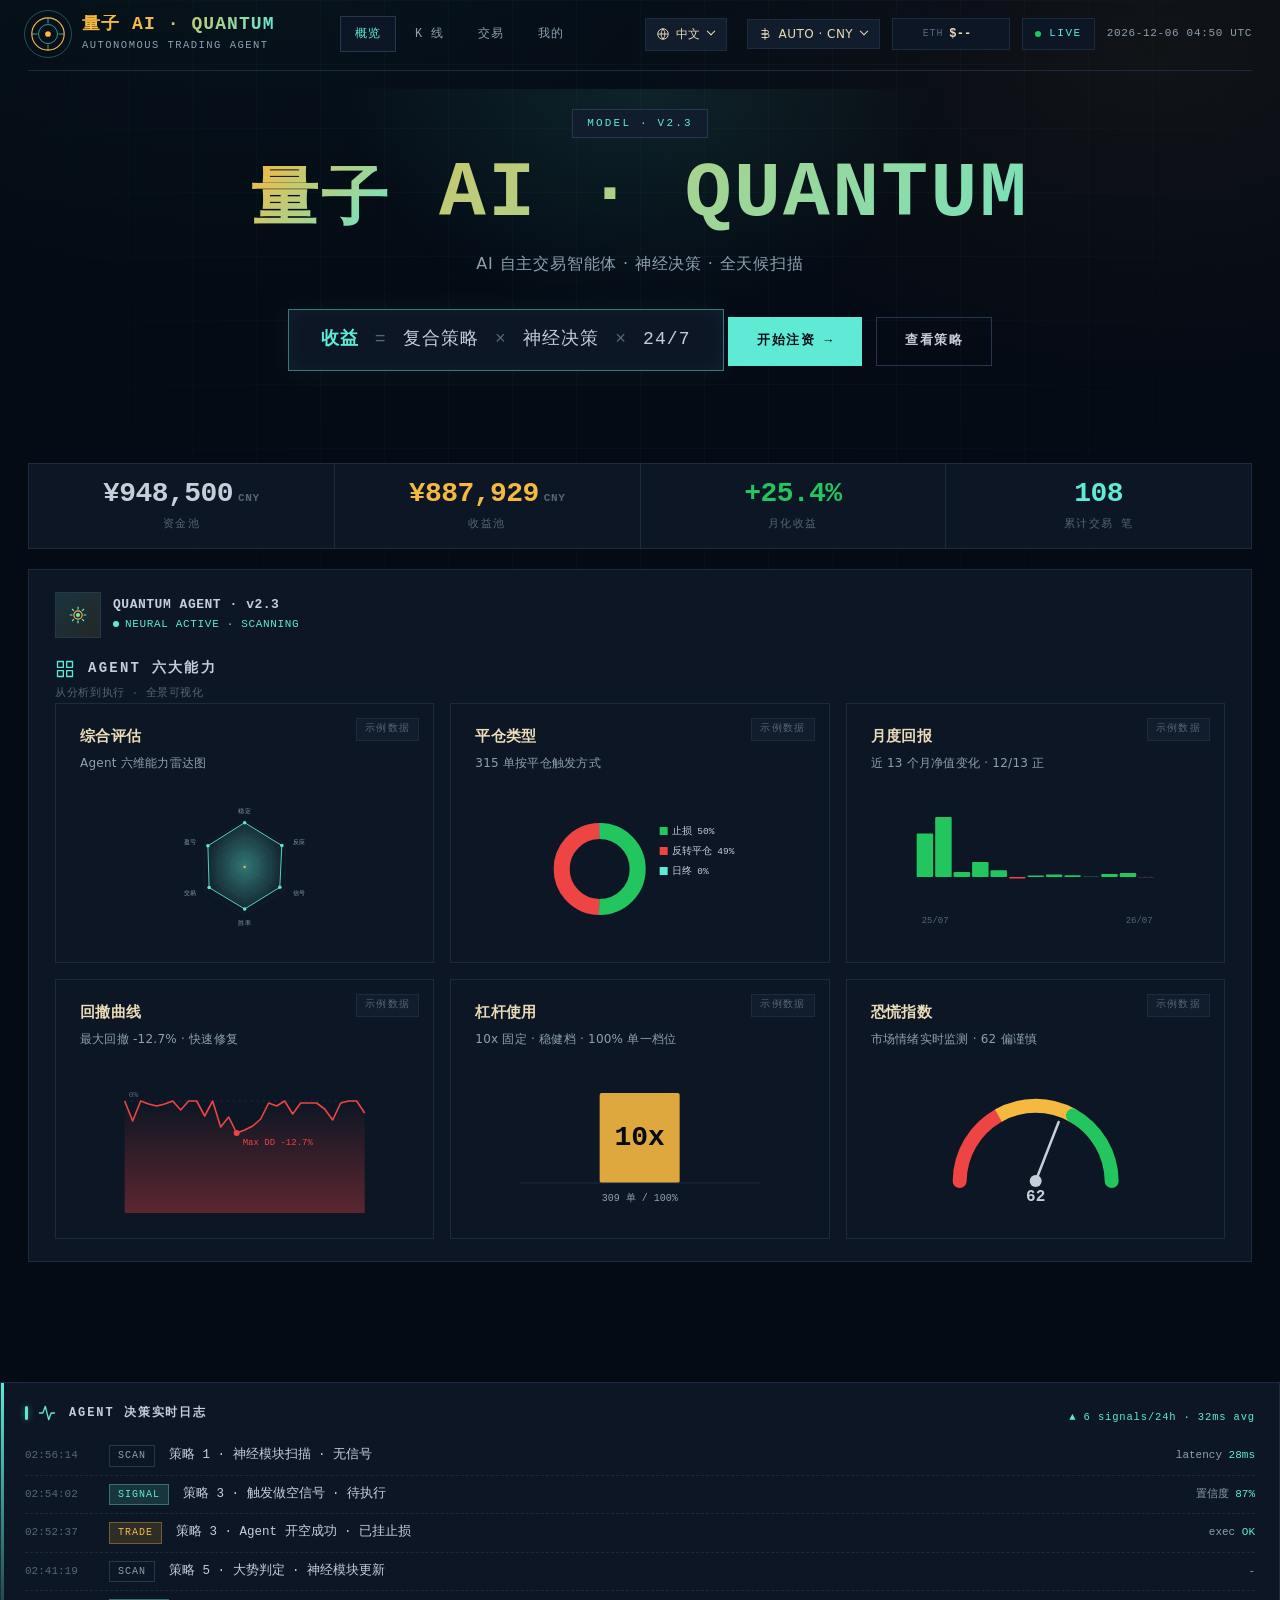
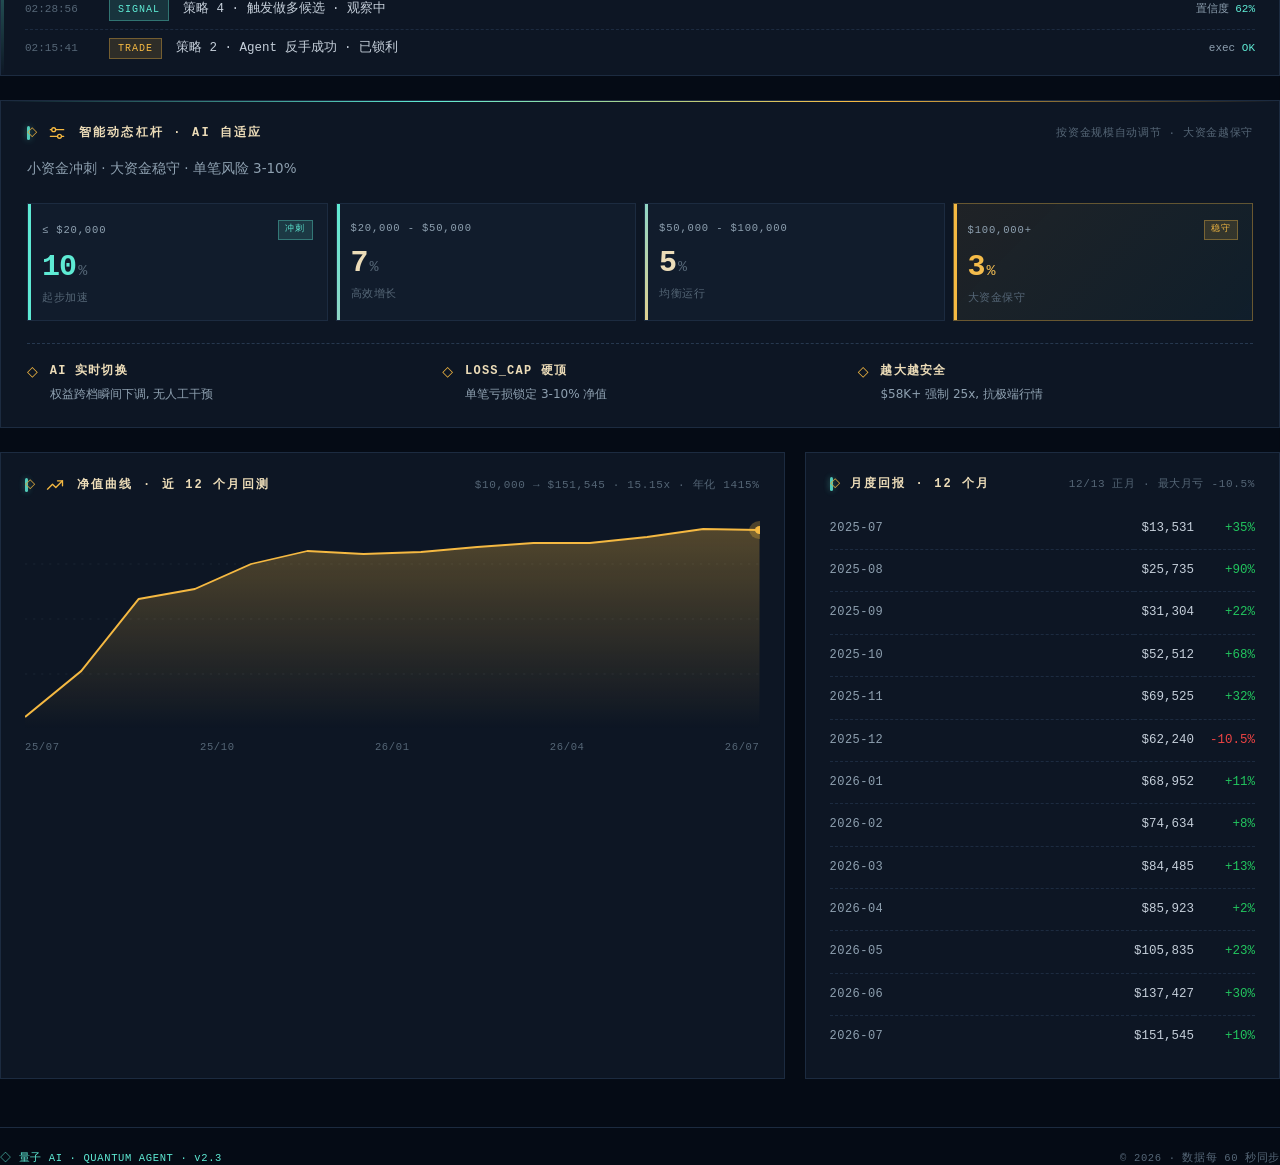
==== commit e90ff736: "Add files via upload" ====
--- a/index.html
+++ b/index.html
@@ -414,6 +414,7 @@
     </div>
     <div class="top-meta">
       <div class="lang-switcher"></div>
+      <div class="ccy-switcher"></div>
       <span class="eth-price" id="ethPrice"><span class="lbl">ETH</span><span id="ethPriceVal">$----</span><span class="arrow" id="ethArrow"></span></span>
       <span class="live-badge"><span class="dot"></span>LIVE</span>
       <span id="clock">--:--</span>
@@ -443,11 +444,11 @@
   <!-- Metrics strip · 4 大关键数字 -->
   <section class="metrics-strip">
     <div class="metric">
-      <div class="metric-value">135,500<span class="unit">USDT</span></div>
+      <div class="metric-value"><span class="money" data-usd="135500">$135,500</span><span class="unit" data-money-unit>USDT</span></div>
       <div class="metric-label" data-i18n="metric.fund">资金池</div>
     </div>
     <div class="metric">
-      <div class="metric-value amber">126,847<span class="unit">USDT</span></div>
+      <div class="metric-value amber"><span class="money" data-usd="126847">$126,847</span><span class="unit" data-money-unit>USDT</span></div>
       <div class="metric-label" data-i18n="metric.profit">收益池</div>
     </div>
     <div class="metric">
--- a/shared.css
+++ b/shared.css
@@ -477,3 +477,25 @@
   .brand-text .sub { display: none; }
   .footer { flex-direction: column; align-items: flex-start; gap: 8px; font-size: 10px; }
 }
+
+/* ═══ 货币切换器 (复用 lang-switcher 样式) ═══ */
+.ccy-switcher { position: relative; display: inline-block; margin-left: 8px; }
+.ccy-trigger { display: inline-flex; align-items: center; gap: 6px; padding: 7px 12px 7px 10px; background: var(--panel-2); border: 1px solid var(--border); color: var(--text-warm); font-family: 'PingFang SC', 'Microsoft YaHei', system-ui, sans-serif; font-size: 12px; font-weight: 500; letter-spacing: 0.04em; cursor: pointer; transition: all .15s ease; }
+.ccy-trigger:hover { border-color: var(--accent); color: var(--accent); background: var(--panel-3); }
+.ccy-trigger svg { width: 14px; height: 14px; stroke: currentColor; fill: none; stroke-width: 1.6; }
+.ccy-trigger .caret { display: inline-block; width: 6px; height: 6px; border-right: 1.5px solid currentColor; border-bottom: 1.5px solid currentColor; transform: rotate(45deg) translate(-2px, -2px); transition: transform .15s ease; margin-left: 2px; }
+.ccy-switcher.open .ccy-trigger .caret { transform: rotate(-135deg) translate(-2px, -2px); }
+.ccy-menu { position: absolute; top: calc(100% + 6px); right: 0; min-width: 170px; background: var(--panel); border: 1px solid var(--border-strong); padding: 4px; z-index: 100; opacity: 0; transform: translateY(-6px); pointer-events: none; transition: opacity .18s ease, transform .18s ease; box-shadow: 0 8px 32px rgba(0,0,0,0.4); }
+.ccy-switcher.open .ccy-menu { opacity: 1; transform: translateY(0); pointer-events: auto; }
+.ccy-btn { display: flex; align-items: center; justify-content: space-between; gap: 12px; width: 100%; background: transparent; border: none; padding: 9px 12px; color: var(--text-warm); font-family: 'PingFang SC', 'Microsoft YaHei', system-ui, sans-serif; font-size: 13px; font-weight: 500; cursor: pointer; text-align: left; transition: color .12s ease, background .12s ease; letter-spacing: 0.02em; }
+.ccy-btn:hover { color: var(--accent); background: var(--panel-2); }
+.ccy-btn .ccy-code { font-family: var(--font-mono); font-size: 10.5px; letter-spacing: 0.16em; color: var(--text-dim); text-transform: uppercase; }
+.ccy-btn.on { color: var(--accent); background: var(--accent-dim); }
+.ccy-btn.on .ccy-code { color: var(--accent); }
+.ccy-btn.on::before { content: '◇'; color: var(--accent); font-size: 10px; margin-right: 6px; vertical-align: middle; }
+@media (max-width: 600px) {
+  .ccy-switcher { margin-left: 6px; }
+  .ccy-trigger { padding: 6px 10px; font-size: 11px; }
+  .ccy-menu { min-width: 160px; right: auto; left: 0; }
+  .ccy-btn { padding: 8px 10px; font-size: 12.5px; }
+}
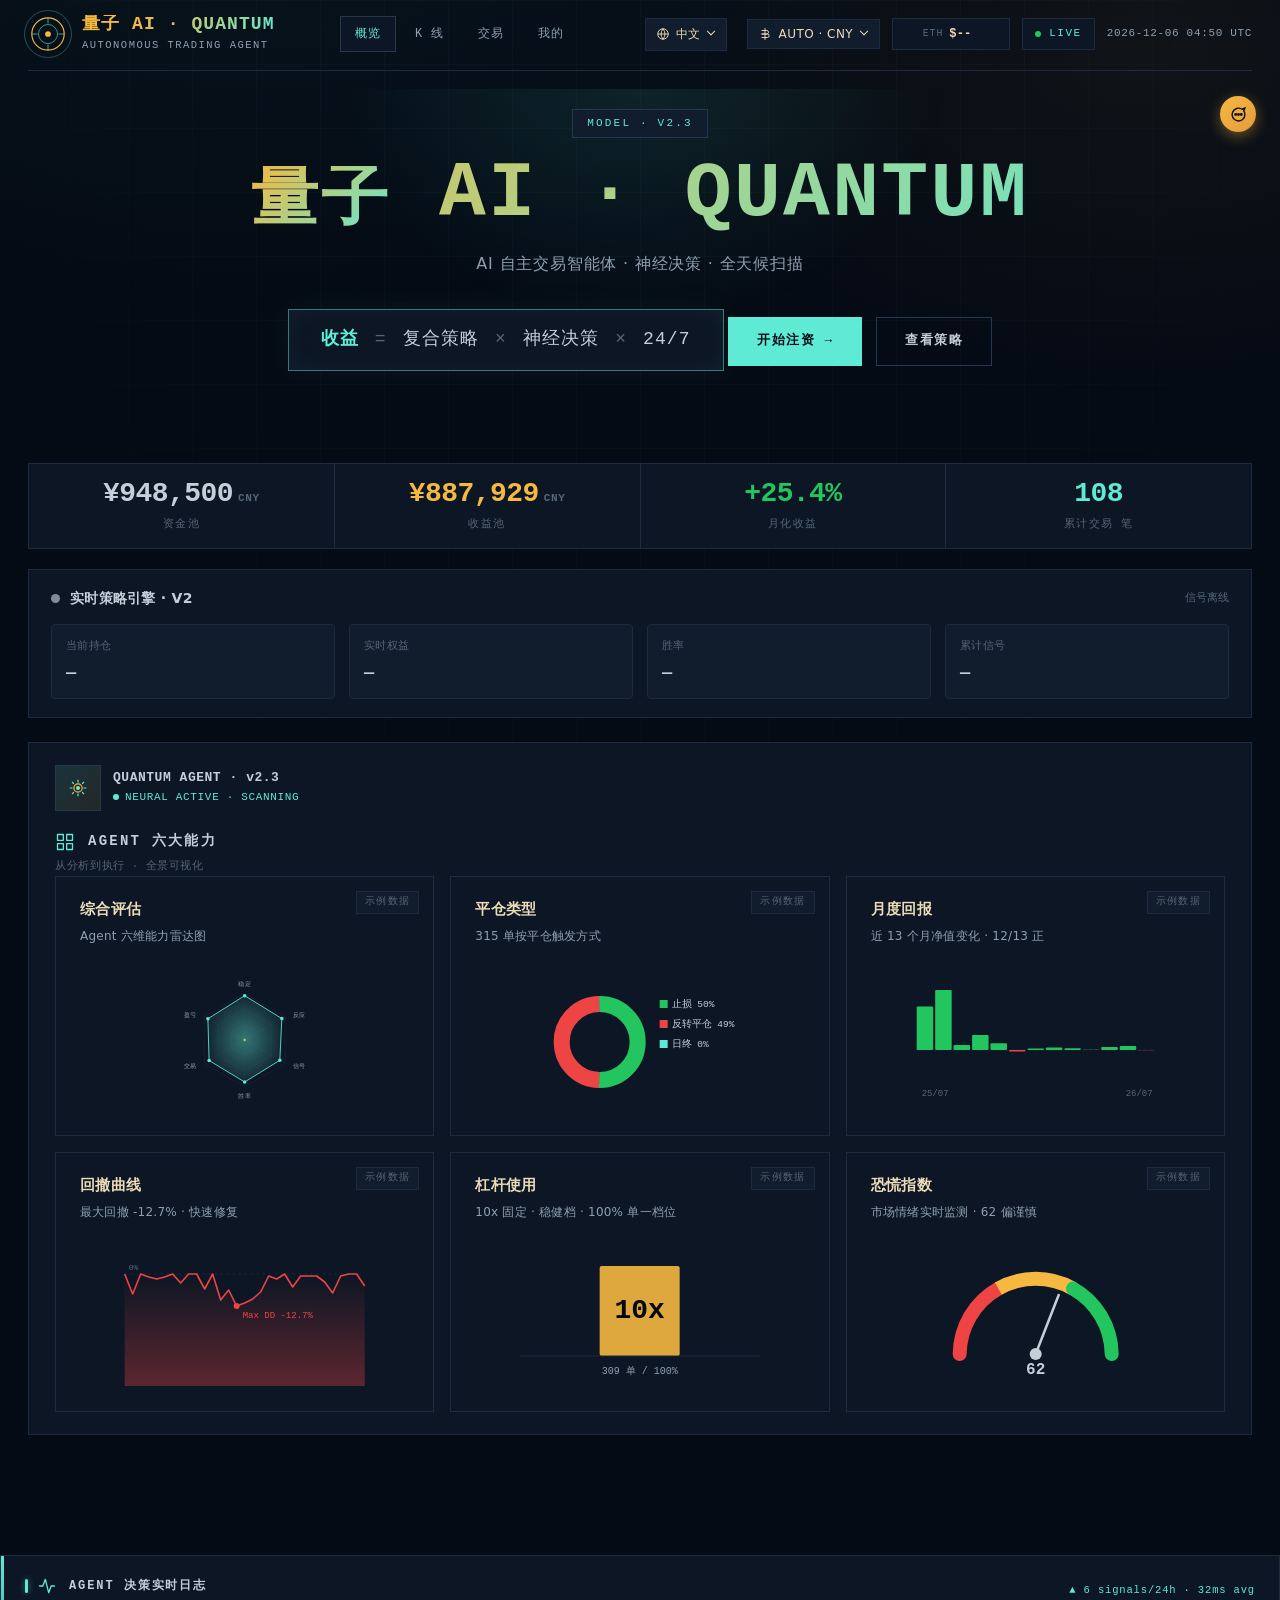
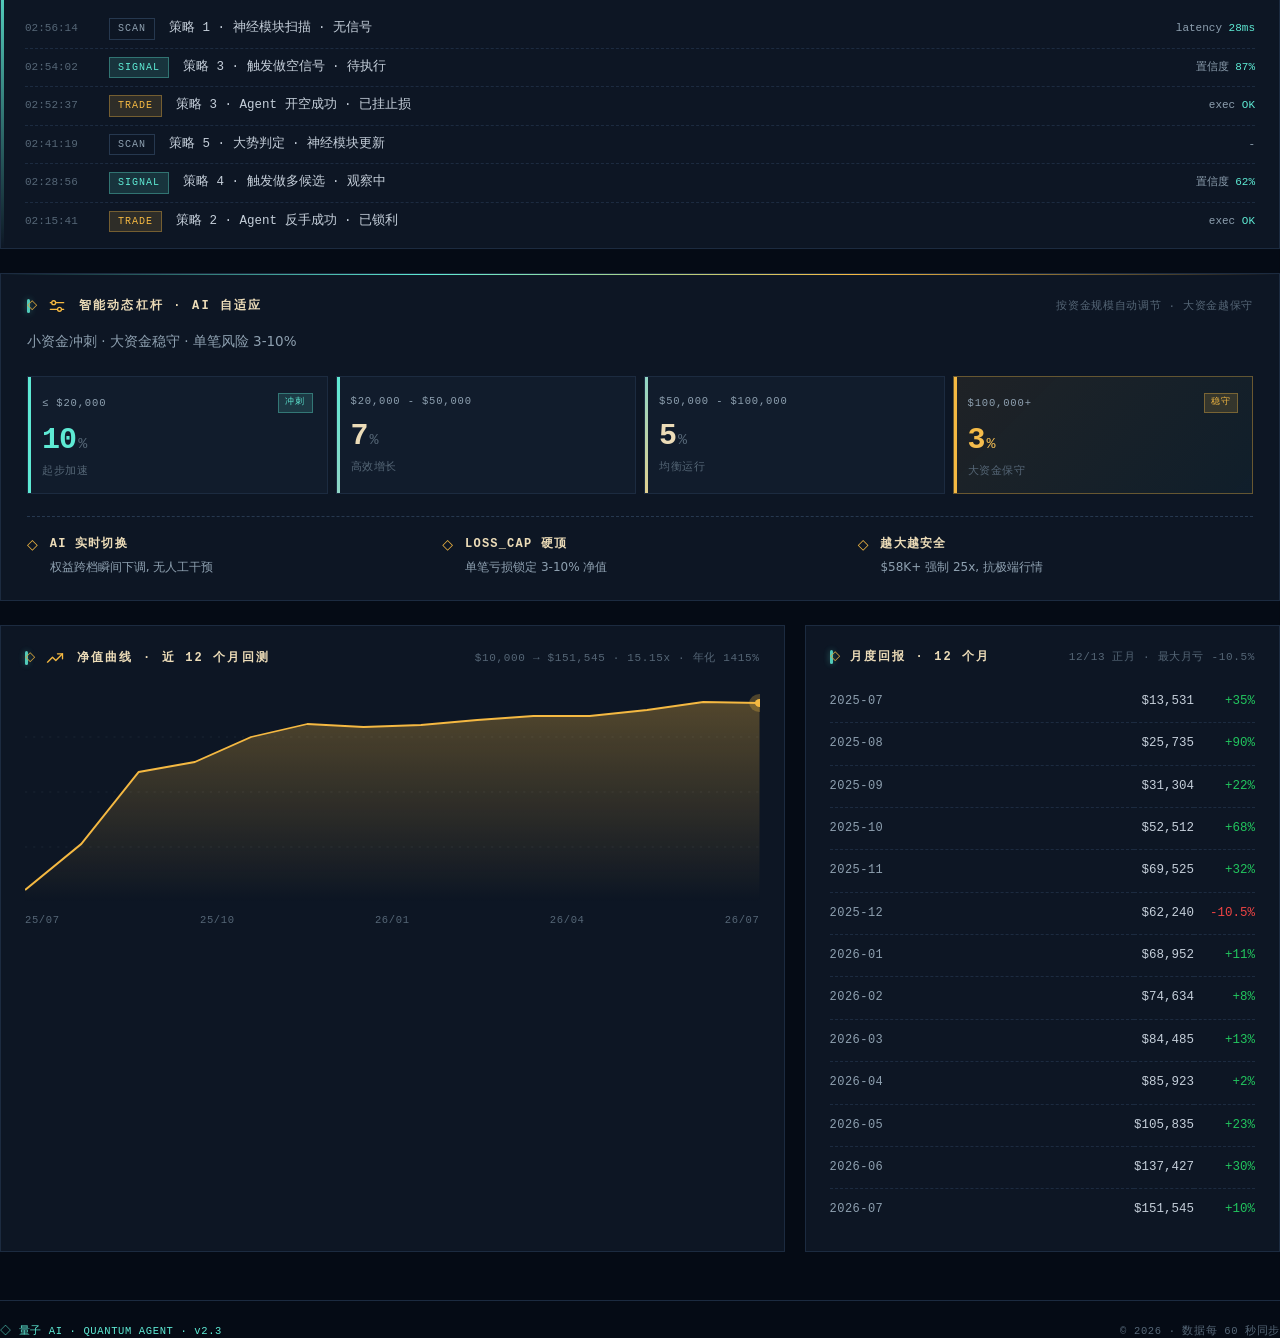
==== commit dce2026b: "Add files via upload" ====
--- a/index.html
+++ b/index.html
@@ -460,6 +460,29 @@
       <div class="metric-label" data-i18n="metric.trades">累计交易 笔</div>
     </div>
   </section>
+
+  <!-- 实时策略状态 · 5003 V2 引擎 -->
+  <section class="card" id="liveStratCard" style="margin-bottom:24px;padding:18px 22px">
+    <div style="display:flex;align-items:center;justify-content:space-between;flex-wrap:wrap;gap:12px;margin-bottom:14px">
+      <div style="display:flex;align-items:center;gap:10px">
+        <span id="liveDot" style="width:9px;height:9px;border-radius:50%;background:#7f8d9a;display:inline-block"></span>
+        <h3 style="margin:0;font-size:14px;letter-spacing:.02em" data-i18n="live.title">实时策略引擎 · V2</h3>
+      </div>
+      <span id="liveUpdated" style="font-size:11px;color:var(--text-dim);font-family:var(--font-mono)">连接中…</span>
+    </div>
+    <div id="liveGrid" style="display:grid;grid-template-columns:repeat(4,1fr);gap:14px">
+      <div class="live-cell"><div class="lc-k" data-i18n="live.pos">当前持仓</div><div class="lc-v" id="lvPos">—</div></div>
+      <div class="live-cell"><div class="lc-k" data-i18n="live.equity">实时权益</div><div class="lc-v" id="lvEq">—</div></div>
+      <div class="live-cell"><div class="lc-k" data-i18n="live.wr">胜率</div><div class="lc-v" id="lvWr">—</div></div>
+      <div class="live-cell"><div class="lc-k" data-i18n="live.trades">累计信号</div><div class="lc-v" id="lvTrades">—</div></div>
+    </div>
+  </section>
+  <style>
+    .live-cell { background:var(--panel-2); border:1px solid var(--border); border-radius:4px; padding:12px 14px; }
+    .live-cell .lc-k { font-size:11px; color:var(--text-dim); letter-spacing:.04em; margin-bottom:6px; }
+    .live-cell .lc-v { font-size:17px; font-weight:600; font-family:var(--font-mono); color:var(--text); }
+    @media (max-width:640px){ #liveGrid { grid-template-columns:repeat(2,1fr); } }
+  </style>
 
   <!-- Agent panel · 简化独立卡片 -->
   <section class="card agent-card-v2">
@@ -795,6 +818,49 @@
 <script src="i18n.js"></script>
 
 <script>
+  // ── 实时策略状态 (5003 V2 · 云端 Worker · 门控) ──
+  (function liveStrategy() {
+    async function tick() {
+      let live = null, masked = true;
+      try {
+        const url = window.QuantumSignal ? QuantumSignal.signalUrl() : 'https://quantum-scanner.bard999.workers.dev/api/signal';
+        const r = await fetch(url); const j = await r.json();
+        if (j.ok) { live = j.live; masked = !j.unlocked; }
+      } catch(e){}
+      const dot = document.getElementById('liveDot');
+      const upd = document.getElementById('liveUpdated');
+      if (!live) { if (upd) upd.textContent = '信号离线'; return; }
+      const ago = live.updated_at ? Math.round((Date.now() - live.updated_at)/1000) : 999;
+      const fresh = ago < 120;
+      if (dot) dot.style.background = fresh ? '#22c55e' : '#f5b942';
+      if (upd) {
+        upd.innerHTML = (fresh ? ('实时 · '+ago+'s前') : ('延迟 '+Math.round(ago/60)+'分钟'))
+          + (masked
+              ? ' · <a onclick="QuantumSignal.unlockSignals()" style="color:var(--accent);cursor:pointer;text-decoration:underline">🔓解锁真信号</a>'
+              : ' · <span style="color:var(--tech)">✓已解锁</span>');
+      }
+      const pos = live.pos;
+      const lvPos = document.getElementById('lvPos');
+      if (lvPos) {
+        if (pos) {
+          const isL = (pos.direction||'').indexOf('l')===0;
+          const price = masked ? '<span style="color:var(--accent)">$****</span>' : ('$'+Math.round(pos.entry_price).toLocaleString());
+          lvPos.innerHTML = `<span style="color:${isL?'#22c55e':'#ef4444'}">${isL?'持多':'持空'}</span> ${price}`;
+        } else { lvPos.innerHTML = '<span style="color:var(--text-muted)">空仓</span>'; }
+      }
+      const lvEq = document.getElementById('lvEq');
+      if (lvEq) lvEq.textContent = '$' + (live.equity||0).toLocaleString();
+      const wr = live.trades_n ? Math.round(live.trades_w/live.trades_n*100) : 0;
+      const lvWr = document.getElementById('lvWr');
+      if (lvWr) lvWr.innerHTML = wr + '% <span style="font-size:12px;color:var(--text-dim)">('+(live.trades_w||0)+'/'+(live.trades_n||0)+')</span>';
+      const lvTrades = document.getElementById('lvTrades');
+      if (lvTrades) lvTrades.textContent = (live.trades_n||0) + ' 单';
+    }
+    tick();
+    setInterval(tick, 30000);
+    window.addEventListener('quantum-unlocked', tick);
+  })();
+
   (function ethPriceLive() {
     let last = null;
     const sources = [
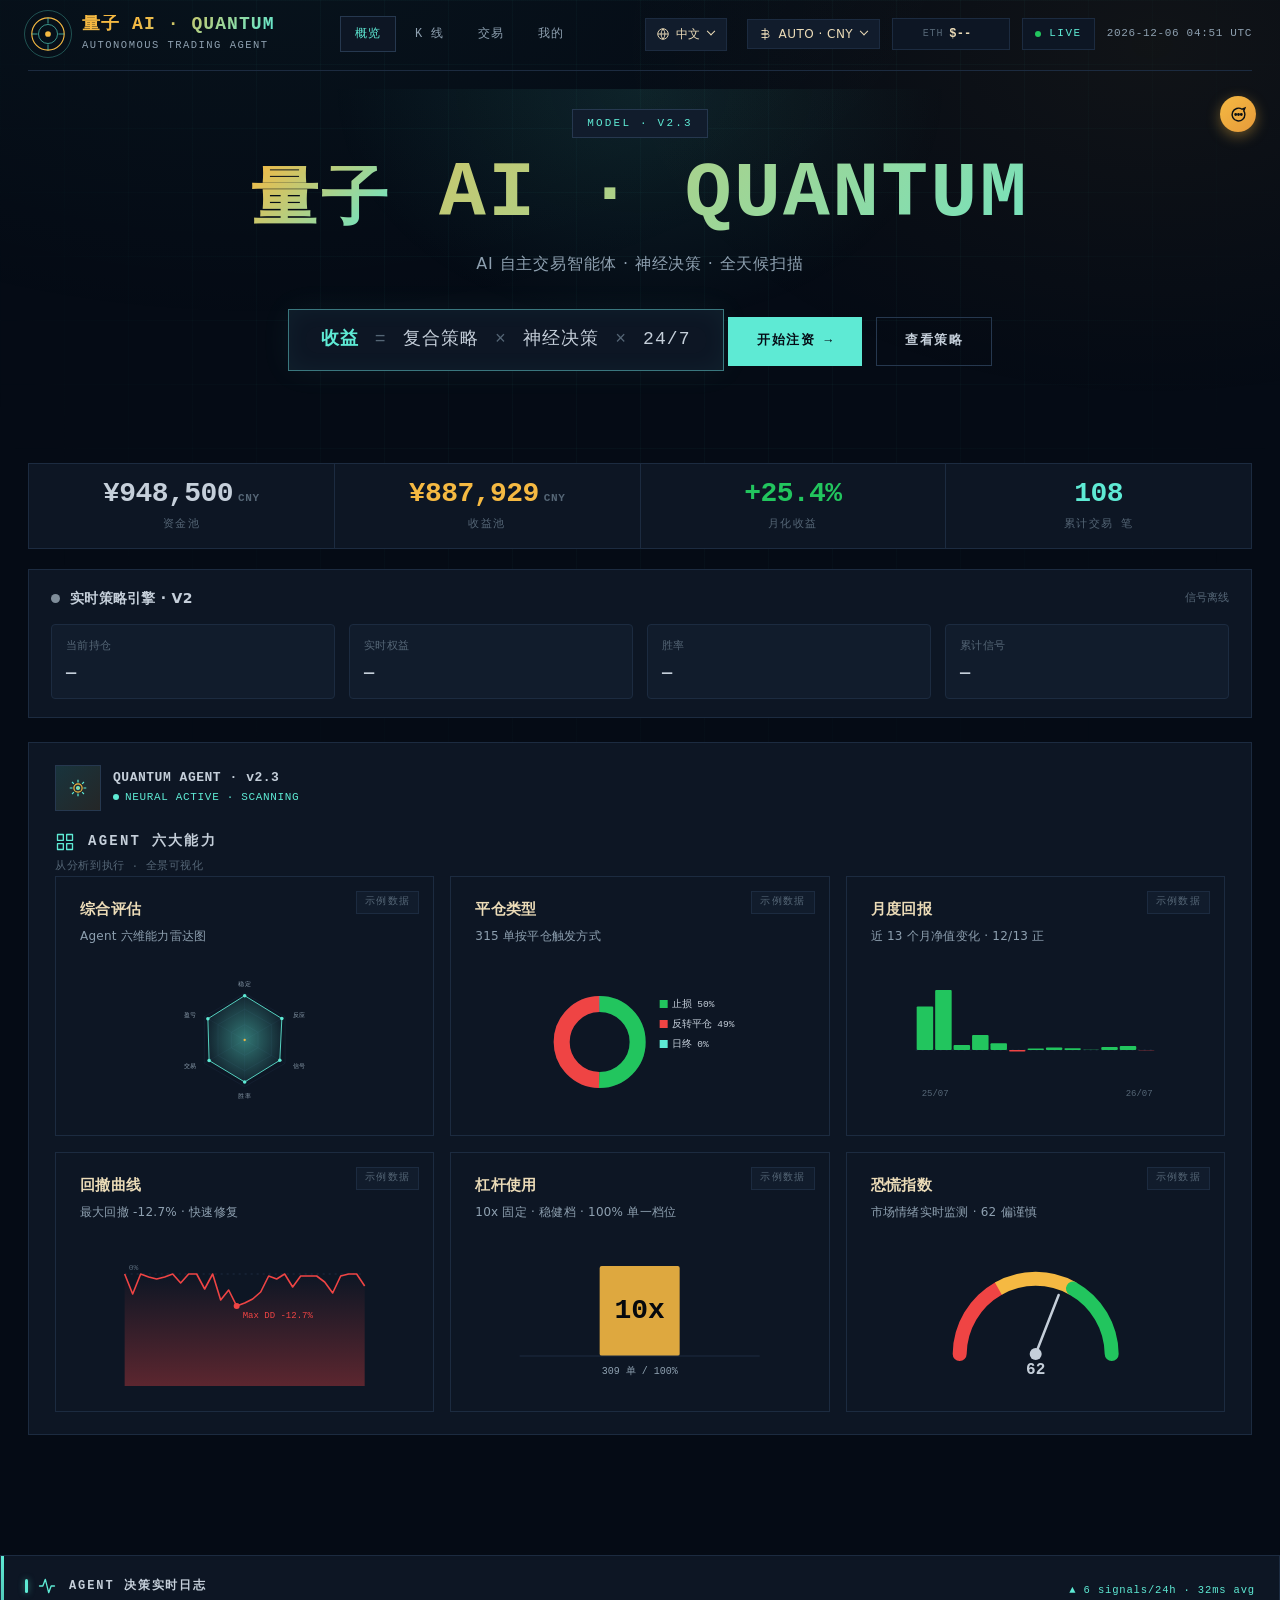
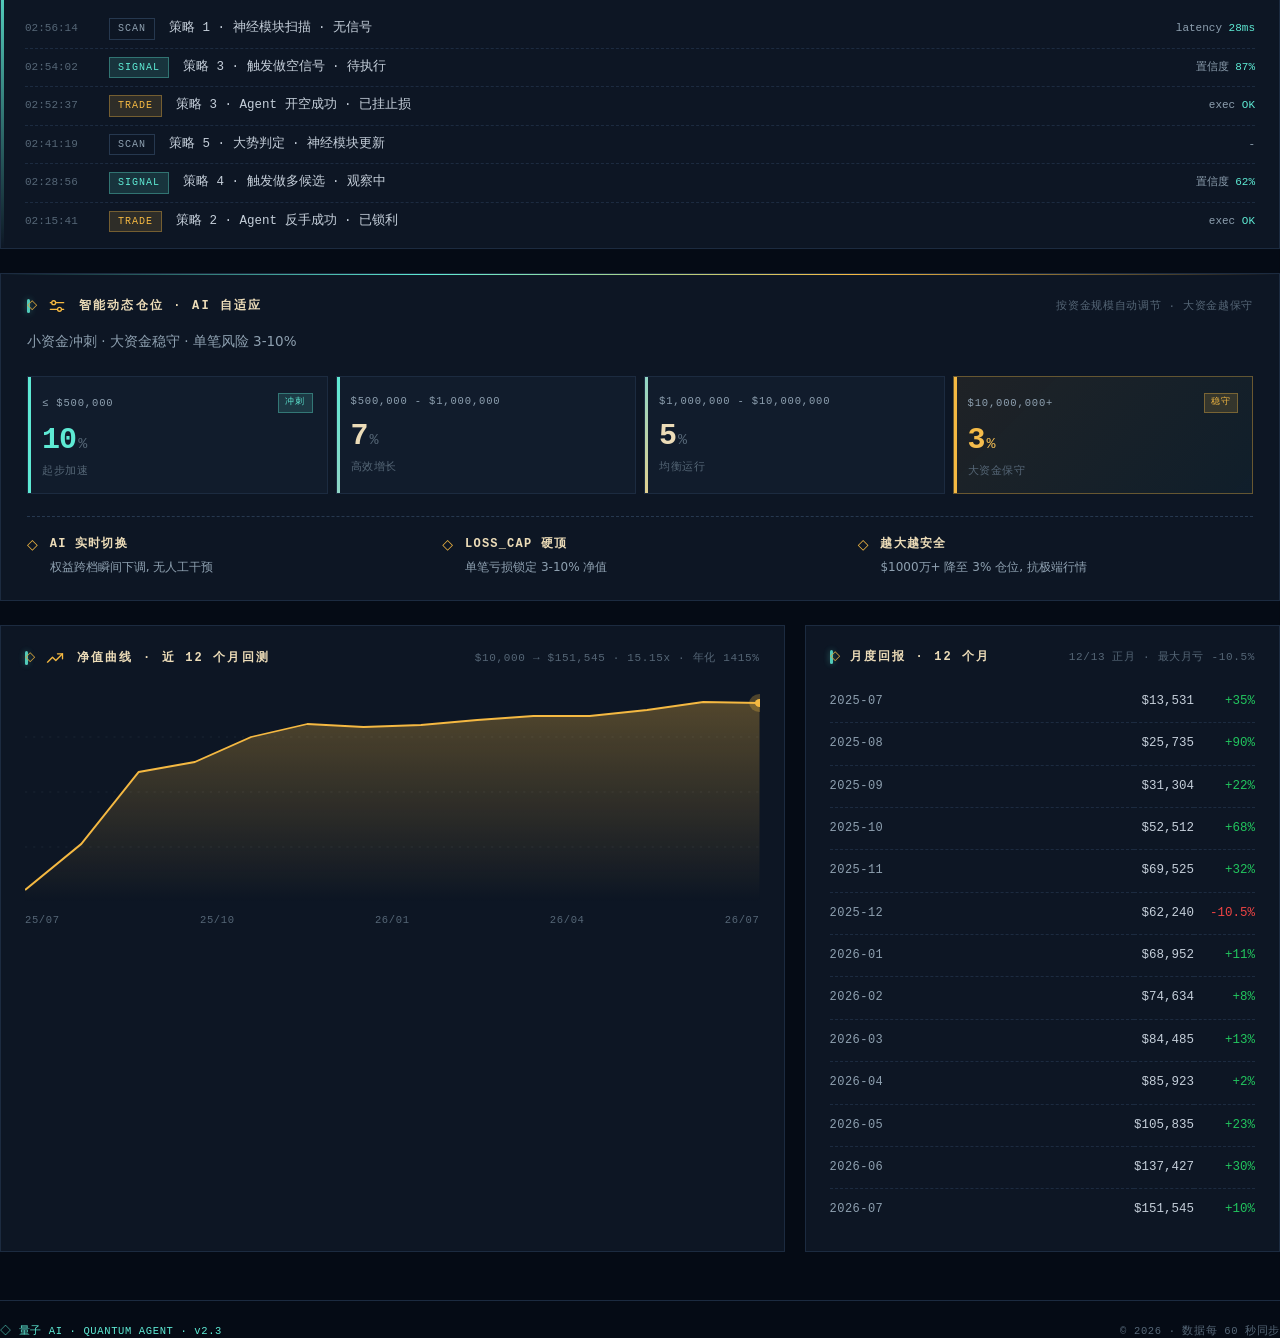
==== commit 3074e260: "Add files via upload" ====
--- a/index.html
+++ b/index.html
@@ -681,14 +681,14 @@
   <!-- 智能动态杠杆 -->
   <div class="card leverage-card">
     <div class="sec-head">
-      <h2><span class="sec-icon amber"><svg viewBox="0 0 24 24" fill="none" stroke="currentColor" stroke-width="1.6" stroke-linecap="round" stroke-linejoin="round"><line x1="4" y1="8" x2="20" y2="8"/><circle cx="8" cy="8" r="2.3" fill="var(--bg)"/><line x1="4" y1="16" x2="20" y2="16"/><circle cx="15" cy="16" r="2.3" fill="var(--bg)"/></svg></span><span data-i18n="lev.title">量子 AI 策略 · 10x 固定杠杆 · 20% 固定仓位</span></h2>
+      <h2><span class="sec-icon amber"><svg viewBox="0 0 24 24" fill="none" stroke="currentColor" stroke-width="1.6" stroke-linecap="round" stroke-linejoin="round"><line x1="4" y1="8" x2="20" y2="8"/><circle cx="8" cy="8" r="2.3" fill="var(--bg)"/><line x1="4" y1="16" x2="20" y2="16"/><circle cx="15" cy="16" r="2.3" fill="var(--bg)"/></svg></span><span data-i18n="lev.title">智能动态仓位 · AI 自适应</span></h2>
       <span class="note" data-i18n="lev.subtitle">按资金规模自动调节 · 大资金越保守</span>
     </div>
-    <div class="lev-intro" data-i18n="lev.intro">10x 恒定杠杆 · 20% 固定仓位 · 单笔敞口 200% 权益 · LOSS_CAP 硬顶</div>
+    <div class="lev-intro" data-i18n="lev.intro">小资金冲刺 · 大资金稳守 · 单笔风险 3-10%</div>
     <div class="lev-tiers">
       <div class="lev-tier t1">
         <div class="lev-head">
-          <span class="lev-range">≤ $20,000</span>
+          <span class="lev-range">≤ $500,000</span>
           <span class="lev-tag" data-i18n="lev.tag.sprint">冲刺</span>
         </div>
         <div class="lev-num">10<span class="lev-x">%</span></div>
@@ -696,21 +696,21 @@
       </div>
       <div class="lev-tier t2">
         <div class="lev-head">
-          <span class="lev-range">$20,000 - $50,000</span>
+          <span class="lev-range">$500,000 - $1,000,000</span>
         </div>
         <div class="lev-num">7<span class="lev-x">%</span></div>
         <div class="lev-desc" data-i18n="lev.d2">稳步扩张</div>
       </div>
       <div class="lev-tier t3">
         <div class="lev-head">
-          <span class="lev-range">$50,000 - $100,000</span>
+          <span class="lev-range">$1,000,000 - $10,000,000</span>
         </div>
         <div class="lev-num">5<span class="lev-x">%</span></div>
         <div class="lev-desc" data-i18n="lev.d3">稳健运行</div>
       </div>
       <div class="lev-tier t5 safe">
         <div class="lev-head">
-          <span class="lev-range">$100,000+</span>
+          <span class="lev-range">$10,000,000+</span>
           <span class="lev-tag safe" data-i18n="lev.tag.safe">稳守</span>
         </div>
         <div class="lev-num">3<span class="lev-x">%</span></div>
